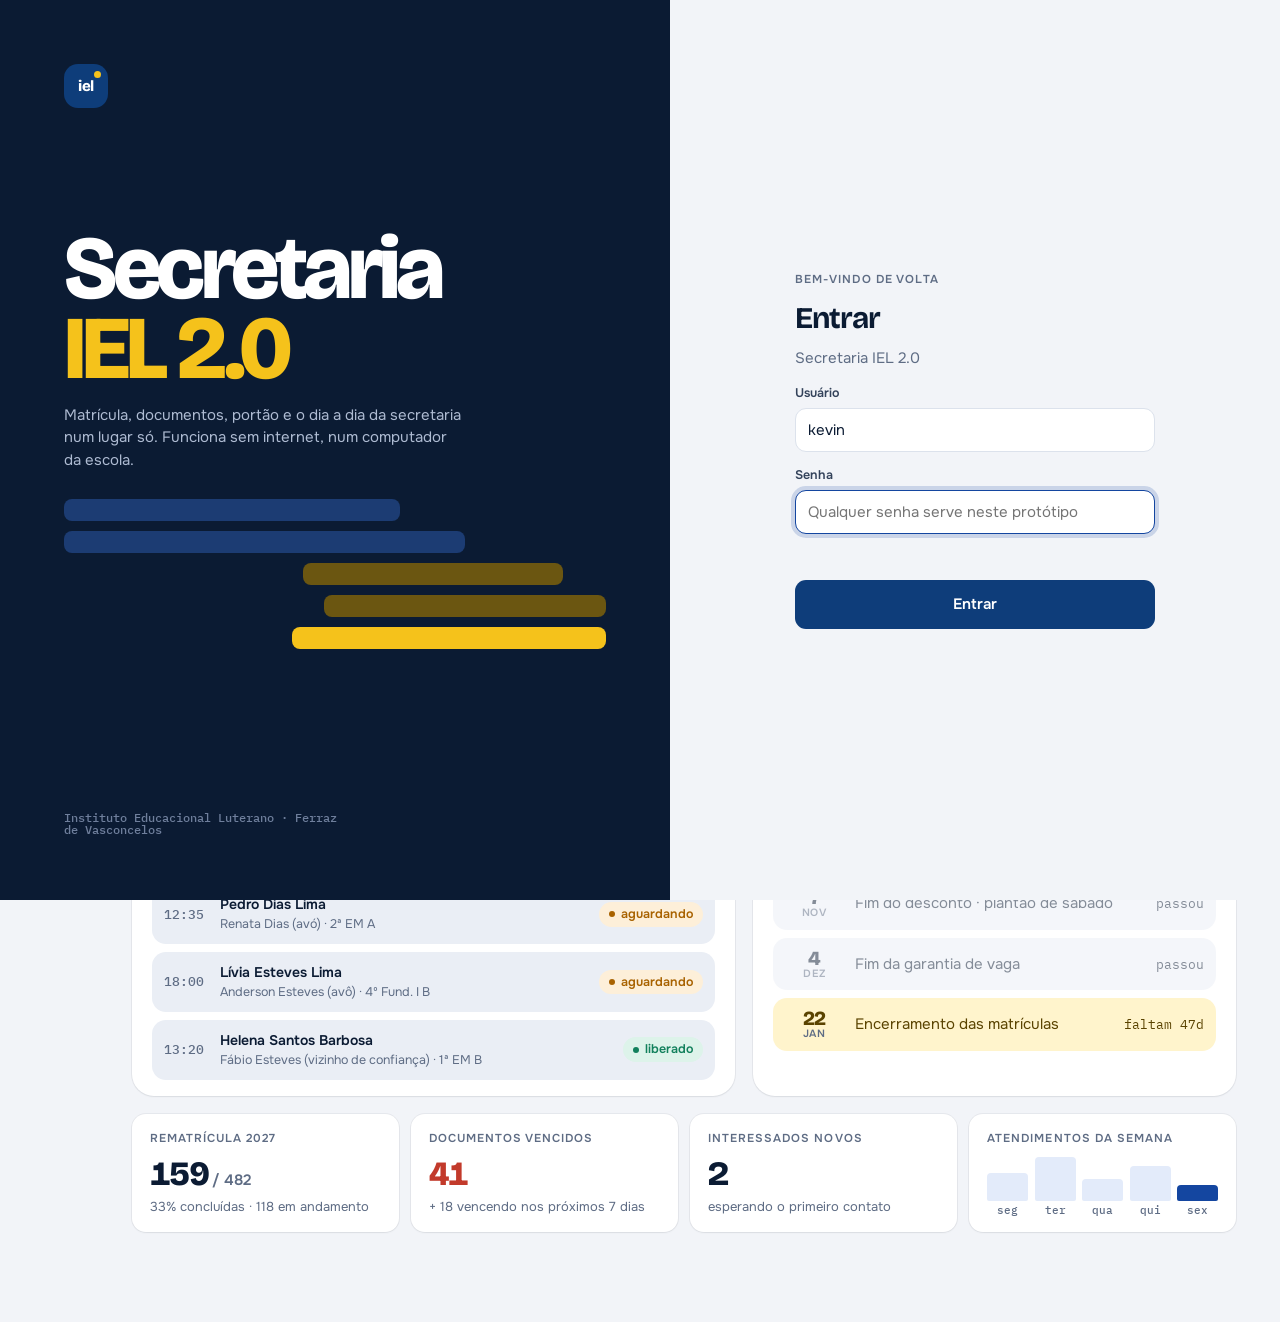
==== prototipo/index.html @ 2d26dd2c "Protótipo Secretaria IEL 2.0 na pasta prototipo Página solta com um visual completamente novo e as 2" ====
<!doctype html>
<html lang="pt-BR">
<head>
<meta charset="utf-8">
<meta name="viewport" content="width=device-width, initial-scale=1, viewport-fit=cover">
<link rel="icon" href="../app/public/icone.png">
<!-- Secretaria IEL 2.0 — protótipo do visual novo. Dados FICTÍCIOS. Não é o app: nada aqui grava no banco.
     Os documentos (documento.html) usam o doc.js do app, então saem no mesmo padrão. -->
<script src="dados-demo.js"></script>
<title>Secretaria IEL 2.0</title>
<link rel="preconnect" href="https://fonts.googleapis.com">
<link rel="preconnect" href="https://fonts.gstatic.com" crossorigin>
<link rel="stylesheet" href="https://fonts.googleapis.com/css2?family=Bricolage+Grotesque:opsz,wght@12..96,500;12..96,650;12..96,800&family=Onest:wght@400;500;600;700&family=IBM+Plex+Mono:wght@400;500&display=swap">
<style>
:root {
  --paper: #F2F4F8; --surface: #FFFFFF; --surface-2: #EAEEF5; --surface-3: #DFE5EF;
  --ink: #0B1B33; --ink-2: #33425A; --muted: #5E6C84; --line: #DCE2EC; --line-2: #C9D2E0;
  --azul: #1446A0; --azul-ink: #0E3D7A; --azul-btn: #0E3D7A; --azul-soft: #E3EBFA; --azul-glow: rgba(20, 70, 160, .18);
  --sol: #F5C21B; --sol-ink: #5A4300; --sol-soft: #FFF4CC;
  --ok: #12805C; --ok-soft: #DDF3EA; --warn: #A86200; --warn-soft: #FDEFD9; --crit: #C23A2B; --crit-soft: #FBE3DF;
  --roxo: #6B2FA3; --roxo-soft: #F1E8FB;
  --shadow-1: 0 1px 2px rgba(11, 27, 51, .06), 0 0 0 1px rgba(11, 27, 51, .05);
  --shadow-2: 0 2px 6px rgba(11, 27, 51, .05), 0 16px 40px -12px rgba(11, 27, 51, .18), 0 0 0 1px rgba(11, 27, 51, .05);
  --shadow-3: 0 30px 80px -20px rgba(11, 27, 51, .35), 0 0 0 1px rgba(11, 27, 51, .06);
  --scrim: rgba(11, 27, 51, .32);
  --paper-sheet: #FFFFFF; --paper-ink: #111;
  --ease-out: cubic-bezier(.23, 1, .32, 1);
  --ease-in-out: cubic-bezier(.77, 0, .175, 1);
  --ease-drawer: cubic-bezier(.32, .72, 0, 1);
  --display: "Bricolage Grotesque", "Segoe UI", system-ui, sans-serif;
  --body: "Onest", "Segoe UI", system-ui, sans-serif;
  --mono: "IBM Plex Mono", ui-monospace, Consolas, monospace;
  --r-s: 8px; --r-m: 14px; --r-l: 22px;
  --gutter: clamp(16px, 3.4vw, 44px);
  color-scheme: light;
}
@media (prefers-color-scheme: dark) {
  :root:not([data-theme="light"]) {
    --paper: #080F1C; --surface: #0F182A; --surface-2: #162238; --surface-3: #1D2B45;
    --ink: #E9EFF9; --ink-2: #C3CEDF; --muted: #8C9AB3; --line: #1F2C44; --line-2: #2A3A58;
    --azul: #7FA8FF; --azul-ink: #A9C4FF; --azul-btn: #2A5BC4; --azul-soft: #16284A; --azul-glow: rgba(127, 168, 255, .22);
    --sol: #F7CD3F; --sol-ink: #FFE7A0; --sol-soft: #3A2F0C;
    --ok: #4CCB98; --ok-soft: #0F2F24; --warn: #F2B35E; --warn-soft: #36260E; --crit: #FF8B7C; --crit-soft: #3A1A16;
    --roxo: #CDA8F5; --roxo-soft: #2A1F45;
    --shadow-1: 0 0 0 1px rgba(255, 255, 255, .05);
    --shadow-2: 0 0 0 1px rgba(255, 255, 255, .06), 0 20px 40px -12px rgba(0, 0, 0, .6);
    --shadow-3: 0 0 0 1px rgba(255, 255, 255, .08), 0 40px 90px -20px rgba(0, 0, 0, .8);
    --scrim: rgba(3, 7, 15, .6);
    color-scheme: dark;
  }
}
:root[data-theme="dark"] {
  --paper: #080F1C; --surface: #0F182A; --surface-2: #162238; --surface-3: #1D2B45;
  --ink: #E9EFF9; --ink-2: #C3CEDF; --muted: #8C9AB3; --line: #1F2C44; --line-2: #2A3A58;
  --azul: #7FA8FF; --azul-ink: #A9C4FF; --azul-btn: #2A5BC4; --azul-soft: #16284A; --azul-glow: rgba(127, 168, 255, .22);
  --sol: #F7CD3F; --sol-ink: #FFE7A0; --sol-soft: #3A2F0C;
  --ok: #4CCB98; --ok-soft: #0F2F24; --warn: #F2B35E; --warn-soft: #36260E; --crit: #FF8B7C; --crit-soft: #3A1A16;
  --roxo: #CDA8F5; --roxo-soft: #2A1F45;
  --shadow-1: 0 0 0 1px rgba(255, 255, 255, .05);
  --shadow-2: 0 0 0 1px rgba(255, 255, 255, .06), 0 20px 40px -12px rgba(0, 0, 0, .6);
  --shadow-3: 0 0 0 1px rgba(255, 255, 255, .08), 0 40px 90px -20px rgba(0, 0, 0, .8);
  --scrim: rgba(3, 7, 15, .6);
  color-scheme: dark;
}

* { box-sizing: border-box; }
html, body { height: 100%; }
body { margin: 0; background: var(--paper); color: var(--ink); font: 15px/1.5 var(--body); -webkit-font-smoothing: antialiased; }
button, input, select, textarea { font: inherit; color: inherit; }
button { cursor: pointer; -webkit-tap-highlight-color: transparent; }
:focus-visible { outline: 2px solid var(--azul); outline-offset: 2px; border-radius: 6px; }
h1, h2, h3 { font-family: var(--display); margin: 0; text-wrap: balance; }
p { margin: 0; }
.mono { font-family: var(--mono); font-variant-numeric: tabular-nums; }
.muted { color: var(--muted); }
.eyebrow { font-size: 11.5px; letter-spacing: .09em; text-transform: uppercase; color: var(--muted); font-weight: 600; }
svg.i { width: 18px; height: 18px; flex: none; }

/* ── Estrutura ── */
.app { display: grid; grid-template-columns: 88px minmax(0, 1fr); min-height: 100%; }
.rail { position: sticky; top: env(safe-area-inset-top, 0px); height: 100vh; display: flex; flex-direction: column; align-items: center; gap: 6px;
  padding: 18px 0; border-right: 1px solid var(--line); background: var(--surface); z-index: 20; }
.mark { width: 44px; height: 44px; border-radius: 14px; background: #0E3D7A; color: #fff; display: grid; place-items: center; margin-bottom: 16px;
  font: 800 15px/1 var(--display); letter-spacing: -.04em; position: relative; }
.mark::after { content: ""; position: absolute; right: 7px; top: 7px; width: 7px; height: 7px; border-radius: 50%; background: var(--sol); }
.nav { display: flex; flex-direction: column; gap: 3px; flex: 1; }
.nav a { width: 70px; padding: 9px 0 7px; border-radius: 14px; display: flex; flex-direction: column; align-items: center; gap: 4px; color: var(--muted); text-decoration: none;
  font-size: 11px; font-weight: 600; position: relative; transition: color 150ms ease, background-color 150ms ease, transform 160ms var(--ease-out); }
.nav a svg { width: 22px; height: 22px; }
.nav a[aria-current="page"] { color: var(--azul); background: var(--azul-soft); }
.nav a .dot { position: absolute; top: 4px; right: 12px; min-width: 17px; height: 17px; padding: 0 5px; border-radius: 9px; background: var(--sol); color: #3A2B00;
  font: 700 10.5px/17px var(--body); text-align: center; }
.nav a:active { transform: scale(.95); }
@media (hover: hover) and (pointer: fine) { .nav a:hover:not([aria-current="page"]) { color: var(--ink); background: var(--surface-2); } }
.rail-foot { display: flex; flex-direction: column; align-items: center; gap: 10px; position: relative; }
.icon-btn { width: 40px; height: 40px; border-radius: 12px; border: 1px solid var(--line); background: var(--surface); display: grid; place-items: center; color: var(--ink-2); padding: 0;
  transition: transform 160ms var(--ease-out), background-color 150ms ease; }
.icon-btn svg { width: 19px; height: 19px; }
.icon-btn:active { transform: scale(.94); }
.avatar { width: 40px; height: 40px; border-radius: 50%; display: grid; place-items: center; font: 700 14px/1 var(--display); color: #3A2B00; background: var(--sol); border: 0; padding: 0;
  transition: transform 160ms var(--ease-out); }
.avatar:active { transform: scale(.94); }

.main { min-width: 0; padding-inline: var(--gutter); padding-block: 0 72px; }
.top { position: sticky; top: env(safe-area-inset-top, 0px); z-index: 10; margin-inline: calc(-1 * var(--gutter)); padding-inline: var(--gutter);
  background: color-mix(in srgb, var(--paper) 84%, transparent); -webkit-backdrop-filter: blur(18px) saturate(170%); backdrop-filter: blur(18px) saturate(170%); }
.top-row { display: flex; align-items: center; gap: 12px; padding-block: 12px 8px; }
.crumb { display: flex; align-items: baseline; gap: 10px; min-width: 0; }
.crumb b { font: 650 16px/1.2 var(--display); letter-spacing: -.01em; white-space: nowrap; }
.crumb span { color: var(--muted); font-size: 13px; white-space: nowrap; overflow: hidden; text-overflow: ellipsis; }
.search-trigger { margin-left: auto; display: flex; align-items: center; gap: 10px; min-width: 0; width: min(360px, 38vw); padding: 8px 9px 8px 13px; border-radius: 12px;
  border: 1px solid var(--line); background: var(--surface); color: var(--muted); text-align: left; box-shadow: var(--shadow-1); transition: border-color 150ms ease; }
.search-trigger svg { width: 17px; height: 17px; flex: none; }
.search-trigger span { flex: 1; white-space: nowrap; overflow: hidden; text-overflow: ellipsis; font-size: 14px; }
@media (hover: hover) and (pointer: fine) { .search-trigger:hover { border-color: var(--line-2); } }
kbd { font: 500 11.5px/1 var(--mono); padding: 4px 6px; border-radius: 6px; border: 1px solid var(--line); background: var(--surface-2); color: var(--muted); }
.help-btn { width: 36px; height: 36px; border-radius: 50%; border: 1px solid var(--line); background: var(--surface); font: 700 14px/1 var(--display); color: var(--azul); padding: 0;
  transition: transform 160ms var(--ease-out); flex: none; }
.help-btn:active { transform: scale(.93); }
.demo-chip { display: inline-flex; align-items: center; gap: 6px; padding: 5px 10px; border-radius: 999px; background: var(--sol-soft); color: var(--sol-ink); font-size: 12px; font-weight: 600; white-space: nowrap; }
.demo-chip i { width: 6px; height: 6px; border-radius: 50%; background: var(--sol); }
/* abas do grupo, com marcador que desliza */
.tabs { position: relative; display: flex; gap: 2px; overflow-x: auto; scrollbar-width: none; padding-bottom: 10px; }
.tabs::-webkit-scrollbar { display: none; }
.tabs a { position: relative; z-index: 1; flex: none; padding: 7px 13px; border-radius: 10px; font-size: 13.5px; font-weight: 600; color: var(--muted); text-decoration: none; white-space: nowrap;
  display: inline-flex; align-items: center; gap: 7px; transition: color 180ms ease; }
.tabs a[aria-current="page"] { color: var(--ink); }
.tabs a .n { font: 500 11px/1 var(--mono); padding: 3px 5px; border-radius: 6px; background: var(--surface-2); color: var(--muted); }
.tabs .thumb { position: absolute; top: 0; left: 0; height: calc(100% - 10px); border-radius: 10px; background: var(--surface); box-shadow: var(--shadow-1); z-index: 0;
  transition: transform 280ms var(--ease-out), width 280ms var(--ease-out); }
.tabs .thumb.instant { transition: none; }
@media (hover: hover) and (pointer: fine) { .tabs a:hover:not([aria-current="page"]) { color: var(--ink); } }

#view { min-height: 60vh; }
#view .rise { animation: rise 420ms var(--ease-out) both; animation-delay: calc(var(--i, 0) * 45ms); }
@keyframes rise { from { opacity: 0; transform: translateY(10px); } }

/* ── Peças comuns ── */
.btn { display: inline-flex; align-items: center; gap: 8px; padding: 9px 15px; border-radius: 11px; border: 1px solid var(--line); background: var(--surface); font-weight: 600; font-size: 14px;
  white-space: nowrap; text-decoration: none; transition: transform 160ms var(--ease-out), background-color 150ms ease, border-color 150ms ease; }
.btn svg { width: 17px; height: 17px; }
.btn:active { transform: scale(.97); }
.btn.primary { background: var(--azul-btn); border-color: transparent; color: #fff; }
.btn.sol { background: var(--sol); border-color: transparent; color: #3A2B00; }
.btn.small { padding: 6px 11px; font-size: 13px; border-radius: 9px; }
.btn.danger { color: var(--crit); }
@media (hover: hover) and (pointer: fine) { .btn:not(.primary):not(.sol):hover { background: var(--surface-2); } .btn.primary:hover { filter: brightness(1.12); } }
.link { background: none; border: 0; padding: 4px 2px; color: var(--azul); font-weight: 600; font-size: 13.5px; text-decoration: none; }
.pill { display: inline-flex; align-items: center; gap: 6px; padding: 3px 10px; border-radius: 999px; font-size: 12.5px; font-weight: 600; white-space: nowrap; }
.pill::before { content: ""; width: 6px; height: 6px; border-radius: 50%; background: currentColor; }
.pill.bare::before { display: none; }
.p-ok { background: var(--ok-soft); color: var(--ok); } .p-warn { background: var(--warn-soft); color: var(--warn); }
.p-crit { background: var(--crit-soft); color: var(--crit); } .p-azul { background: var(--azul-soft); color: var(--azul); }
.p-mute { background: var(--surface-2); color: var(--muted); } .p-roxo { background: var(--roxo-soft); color: var(--roxo); } .p-sol { background: var(--sol-soft); color: var(--sol-ink); }
.page-head { display: flex; align-items: end; justify-content: space-between; gap: 16px; flex-wrap: wrap; padding-block: 22px 18px; }
.page-head h1 { font-size: clamp(32px, 4.4vw, 50px); letter-spacing: -.04em; line-height: 1; font-weight: 800; }
.page-head p { margin-top: 8px; color: var(--ink-2); max-width: 62ch; }
.page-head .actions { display: flex; gap: 8px; flex-wrap: wrap; }
.panel { background: var(--surface); border-radius: var(--r-l); box-shadow: var(--shadow-1); padding: 20px 20px 16px; min-width: 0; }
.panel.big { box-shadow: var(--shadow-2); }
.panel-head { display: flex; align-items: center; justify-content: space-between; gap: 10px; margin-bottom: 12px; flex-wrap: wrap; }
.panel-head h2 { font-size: 18px; letter-spacing: -.015em; }
.panel-head .count { font: 500 12.5px/1 var(--mono); color: var(--muted); }
.cols-2 { display: grid; grid-template-columns: minmax(0, 1.25fr) minmax(0, 1fr); gap: 18px; }
.cols-2.side { grid-template-columns: minmax(0, 310px) minmax(0, 1fr); }
.cols-2.half { grid-template-columns: repeat(2, minmax(0, 1fr)); }
.cols-2e { display: grid; grid-template-columns: repeat(2, minmax(0, 1fr)); gap: 18px; }
.stack-v { display: grid; gap: 18px; align-content: start; min-width: 0; }
.stats { display: grid; grid-template-columns: repeat(auto-fit, minmax(min(100%, 200px), 1fr)); gap: 12px; margin-bottom: 18px; }
.stat { background: var(--surface); border-radius: var(--r-m); box-shadow: var(--shadow-1); padding: 16px 18px; text-align: left; border: 0; width: 100%; color: inherit; text-decoration: none; display: block;
  transition: transform 160ms var(--ease-out), box-shadow 200ms ease; }
button.stat:active, a.stat:active { transform: scale(.98); }
@media (hover: hover) and (pointer: fine) { button.stat:hover, a.stat:hover { box-shadow: var(--shadow-2); } }
.stat .v { font: 800 34px/1 var(--display); letter-spacing: -.04em; margin: 10px 0 6px; font-variant-numeric: tabular-nums; }
.stat .v small { font: 600 15px/1 var(--body); letter-spacing: 0; color: var(--muted); margin-left: 4px; }
.stat .d { font-size: 13px; color: var(--muted); }
.stat.crit .v { color: var(--crit); } .stat.ok .v { color: var(--ok); } .stat.warn .v { color: var(--warn); }
.toolbar { display: flex; gap: 10px; flex-wrap: wrap; align-items: center; margin-bottom: 14px; }
.field { display: flex; align-items: center; gap: 8px; padding: 0 12px; border-radius: 12px; border: 1px solid var(--line); background: var(--surface); flex: 1 1 240px; min-width: 0;
  transition: border-color 150ms ease, box-shadow 200ms ease; }
.field:focus-within { border-color: var(--azul); box-shadow: 0 0 0 4px var(--azul-glow); }
.field svg { width: 17px; height: 17px; color: var(--muted); flex: none; }
.field input { border: 0; outline: 0; background: none; padding: 10px 0; width: 100%; min-width: 0; }
.seg { display: inline-flex; padding: 3px; border-radius: 12px; background: var(--surface-2); gap: 2px; flex-wrap: wrap; }
.seg button { border: 0; background: none; padding: 7px 12px; border-radius: 9px; font-size: 13px; font-weight: 600; color: var(--muted); transition: color 150ms ease, background-color 150ms ease; }
.seg button[aria-pressed="true"] { background: var(--surface); color: var(--ink); box-shadow: var(--shadow-1); }
.form { display: grid; grid-template-columns: repeat(auto-fit, minmax(min(100%, 200px), 1fr)); gap: 12px; }
.form .full { grid-column: 1 / -1; }
.f label { display: block; font-size: 12.5px; font-weight: 600; color: var(--ink-2); margin-bottom: 5px; }
.f input, .f select, .f textarea { width: 100%; padding: 10px 12px; border-radius: 11px; border: 1px solid var(--line); background: var(--surface); outline: 0;
  transition: border-color 150ms ease, box-shadow 200ms ease; }
.f textarea { min-height: 96px; resize: vertical; line-height: 1.5; }
.f input:focus, .f select:focus, .f textarea:focus { border-color: var(--azul); box-shadow: 0 0 0 4px var(--azul-glow); }
.f small { display: block; color: var(--muted); font-size: 12px; margin-top: 4px; }
.note { padding: 12px 16px; border-radius: var(--r-m); background: var(--surface-2); color: var(--ink-2); font-size: 13.5px; }
.note.roxo { background: var(--roxo-soft); color: var(--roxo); }
.note.sol { background: var(--sol-soft); color: var(--sol-ink); }
.table-wrap { background: var(--surface); border-radius: var(--r-l); box-shadow: var(--shadow-1); overflow-x: auto; }
table { width: 100%; border-collapse: collapse; min-width: 620px; }
th { text-align: left; font-size: 11.5px; letter-spacing: .08em; text-transform: uppercase; color: var(--muted); font-weight: 600; padding: 14px 16px 10px; white-space: nowrap; }
td { padding: 11px 16px; border-top: 1px solid var(--line); font-size: 14px; vertical-align: middle; }
td.num, th.num { text-align: right; font-variant-numeric: tabular-nums; }
tr.click { cursor: pointer; transition: background-color 120ms ease; }
@media (hover: hover) and (pointer: fine) { tr.click:hover { background: var(--surface-2); } }
tr.click:active { background: var(--surface-3); }
.who { display: flex; align-items: center; gap: 12px; min-width: 0; }
.who b { display: block; font-weight: 600; }
.who small { font: 400 12px/1.2 var(--mono); color: var(--muted); }
.ini { width: 34px; height: 34px; border-radius: 11px; display: grid; place-items: center; font: 700 12.5px/1 var(--display); flex: none; }
.empty { padding: 36px 16px; text-align: center; color: var(--muted); }
.bar-h { height: 8px; border-radius: 5px; background: var(--surface-2); overflow: hidden; display: flex; gap: 2px; }
.bar-h i { display: block; height: 100%; border-radius: 5px; transform-origin: left; animation: grow 700ms var(--ease-out) both; animation-delay: calc(var(--i, 0) * 40ms + 100ms); }
@keyframes grow { from { transform: scaleX(.15); opacity: 0; } }
.check { width: 24px; height: 24px; border-radius: 8px; border: 1.8px solid var(--line-2); background: var(--surface); display: grid; place-items: center; padding: 0; flex: none;
  transition: background-color 180ms ease, border-color 180ms ease, transform 160ms var(--ease-out); }
.check:active { transform: scale(.9); }
.check svg { width: 15px; height: 15px; stroke: #fff; stroke-width: 3; fill: none; stroke-linecap: round; stroke-linejoin: round; stroke-dasharray: 20; stroke-dashoffset: 20;
  transition: stroke-dashoffset 260ms var(--ease-out) 40ms; }
.check[aria-pressed="true"] { background: var(--ok); border-color: var(--ok); }
.check[aria-pressed="true"] svg { stroke-dashoffset: 0; }
.toggle { width: 42px; height: 24px; border-radius: 12px; border: 0; background: var(--line-2); position: relative; padding: 0; flex: none; transition: background-color 200ms ease; }
.toggle::after { content: ""; position: absolute; top: 3px; left: 3px; width: 18px; height: 18px; border-radius: 50%; background: #fff; box-shadow: 0 1px 3px rgba(0,0,0,.2); transition: transform 240ms var(--ease-out); }
.toggle[aria-pressed="true"] { background: var(--ok); }
.toggle[aria-pressed="true"]::after { transform: translateX(18px); }
.list { display: grid; gap: 8px; }
.row { display: grid; grid-template-columns: auto minmax(0, 1fr) auto; gap: 12px; align-items: center; padding: 10px 12px; border-radius: 14px; background: var(--surface-2); border: 0; text-align: left; width: 100%;
  color: inherit; text-decoration: none; transition: transform 160ms var(--ease-out); }
button.row:active, a.row:active { transform: scale(.985); }
.row b { display: block; font-size: 14px; font-weight: 600; }
.row small { color: var(--muted); font-size: 12.5px; display: block; white-space: nowrap; overflow: hidden; text-overflow: ellipsis; }
.row .t { font: 500 13px/1 var(--mono); color: var(--muted); width: 44px; }

/* ── Início ── */
.hero { display: grid; grid-template-columns: minmax(0, 1fr) auto; align-items: end; gap: 20px; padding-block: 22px 20px; }
.hero h1 { font-size: clamp(38px, 6vw, 72px); line-height: .95; letter-spacing: -.045em; font-weight: 800; }
.hero h1 em { font-style: normal; color: var(--azul); }
.hero p { margin-top: 12px; color: var(--ink-2); font-size: 16px; max-width: 58ch; }
.hero p b { color: var(--ink); }
.clock { text-align: right; }
.clock .t { font: 500 44px/1 var(--mono); letter-spacing: -.04em; }
.clock .s { font-size: 12.5px; color: var(--muted); margin-top: 6px; }
.day { background: var(--surface); border-radius: var(--r-l); box-shadow: var(--shadow-2); padding: 22px 22px 18px; }
.day-head { display: flex; justify-content: space-between; align-items: baseline; gap: 12px; flex-wrap: wrap; margin-bottom: 16px; }
.day-head h2 { font-size: 20px; letter-spacing: -.02em; }
.legend { display: flex; gap: 14px; flex-wrap: wrap; font-size: 12.5px; color: var(--muted); }
.legend span { display: inline-flex; align-items: center; gap: 6px; }
.legend i { width: 14px; height: 8px; border-radius: 3px; display: inline-block; }
.day-scroll { overflow-x: auto; margin-inline: -4px; padding-inline: 4px; padding-top: 18px; }
.day-grid { position: relative; min-width: 720px; display: grid; grid-template-columns: 116px minmax(0, 1fr); row-gap: 8px; }
.lane-name { font-size: 13px; font-weight: 600; color: var(--ink-2); align-self: center; }
.lane-name small { display: block; font-weight: 500; color: var(--muted); font-size: 11.5px; }
.lane { position: relative; height: 34px; border-radius: 10px; background: repeating-linear-gradient(90deg, transparent 0 calc(100% / 12 - 1px), var(--line) calc(100% / 12 - 1px) calc(100% / 12)); }
.bar { position: absolute; top: 4px; bottom: 4px; border-radius: 8px; display: flex; align-items: center; padding: 0 10px; font-size: 12px; font-weight: 600;
  white-space: nowrap; overflow: hidden; transform-origin: left center; animation: grow 700ms var(--ease-out) both; animation-delay: calc(var(--i, 0) * 70ms + 150ms); }
.b-manha { background: var(--azul-soft); color: var(--azul); }
.b-tarde { background: color-mix(in srgb, var(--sol) 30%, var(--surface)); color: var(--sol-ink); }
.b-voce { background: repeating-linear-gradient(-45deg, var(--azul-btn) 0 6px, color-mix(in srgb, var(--azul-btn) 86%, #fff) 6px 12px); color: #fff; }
.pick { position: absolute; top: 50%; width: 26px; height: 26px; margin: -13px 0 0 -13px; border-radius: 50%; border: 2px solid var(--surface); display: grid; place-items: center; padding: 0;
  font: 700 10px/1 var(--body); color: #fff; box-shadow: 0 2px 6px rgba(11,27,51,.2); transition: transform 160ms var(--ease-out); }
.pick.wait { background: var(--warn); } .pick.done { background: var(--ok); }
.pick:active { transform: scale(.92); }
@media (hover: hover) and (pointer: fine) { .pick:hover { transform: scale(1.12); } }
.hours { grid-column: 2; position: relative; height: 18px; margin-top: 2px; }
.hours span { position: absolute; transform: translateX(-50%); font: 500 11px/1 var(--mono); color: var(--muted); }
.hours span:last-child { transform: translateX(-100%); }
.now { position: absolute; top: -6px; bottom: 22px; width: 2px; background: var(--crit); border-radius: 2px; z-index: 2; pointer-events: none; transition: left 900ms var(--ease-in-out); }
.now::before { content: attr(data-t); position: absolute; top: -20px; left: 50%; transform: translateX(-50%); font: 600 11px/1 var(--mono); color: #fff;
  background: var(--crit); padding: 4px 6px; border-radius: 6px; white-space: nowrap; }
.now::after { content: ""; position: absolute; bottom: -4px; left: -3px; width: 8px; height: 8px; border-radius: 50%; background: var(--crit); }
.campaign { display: grid; gap: 8px; }
.cdate { display: grid; grid-template-columns: 58px minmax(0, 1fr) auto; gap: 12px; align-items: center; padding: 10px 12px; border-radius: 14px; background: var(--surface-2); }
.cdate .d { font: 800 20px/1 var(--display); letter-spacing: -.03em; text-align: center; }
.cdate .d small { display: block; font: 600 10.5px/1.2 var(--body); letter-spacing: .08em; text-transform: uppercase; color: var(--muted); }
.cdate.past { opacity: .5; }
.cdate.next { background: var(--sol-soft); color: var(--sol-ink); }
.spark { display: flex; align-items: flex-end; gap: 6px; height: 44px; margin-top: 10px; }
.spark i { flex: 1; border-radius: 4px 4px 2px 2px; background: var(--azul-soft); transform-origin: bottom; animation: up 600ms var(--ease-out) both; animation-delay: calc(var(--i) * 50ms + 200ms); }
.spark i.hoje { background: var(--azul); }
@keyframes up { from { transform: scaleY(.1); } }
.spark-x { display: flex; gap: 6px; margin-top: 4px; }
.spark-x span { flex: 1; text-align: center; font: 500 10.5px/1 var(--mono); color: var(--muted); }

/* ── Meu dia ── */
.tasks { list-style: none; margin: 0; padding: 0; display: grid; }
.task { display: grid; grid-template-columns: 26px minmax(0, 1fr) auto; align-items: center; gap: 12px; padding: 11px 4px; border-top: 1px solid var(--line); }
.task:first-child { border-top: 0; }
.task .txt b { display: block; font-weight: 600; font-size: 14.5px; transition: color 200ms ease; }
.task .txt small { color: var(--muted); font-size: 12.5px; }
.task.done .txt b { color: var(--muted); text-decoration: line-through; text-decoration-color: var(--line-2); }
.tag-shift { font: 500 11.5px/1 var(--mono); color: var(--muted); padding: 4px 7px; border-radius: 6px; background: var(--surface-2); white-space: nowrap; }
.person-group + .person-group { margin-top: 16px; }
.person-group h3 { font: 600 13px/1 var(--body); color: var(--ink-2); display: flex; align-items: center; gap: 8px; margin-bottom: 6px; }
.person-group h3 .mono { color: var(--muted); font-size: 12px; }

/* ── Portão ── */
.gate-search { display: flex; align-items: center; gap: 12px; padding: 6px 8px 6px 20px; border-radius: 20px; background: var(--surface); box-shadow: var(--shadow-2); margin-bottom: 18px; }
.gate-search svg { width: 24px; height: 24px; color: var(--muted); flex: none; }
.gate-search input { flex: 1; min-width: 0; border: 0; outline: 0; background: none; font: 500 clamp(18px, 2.4vw, 24px)/1.3 var(--display); padding: 14px 0; letter-spacing: -.01em; }
.gate-grid { display: grid; grid-template-columns: repeat(auto-fill, minmax(min(100%, 320px), 1fr)); gap: 14px; }
.gcard { background: var(--surface); border-radius: var(--r-l); box-shadow: var(--shadow-1); padding: 18px; display: grid; gap: 14px; position: relative; overflow: hidden; }
.gcard::before { content: ""; position: absolute; left: 0; top: 0; bottom: 0; width: 4px; background: var(--warn); transition: background-color 300ms ease; }
.gcard.done::before { background: var(--ok); }
.gcard-top { display: flex; justify-content: space-between; align-items: start; gap: 10px; }
.gcard-top h3 { font-size: 19px; letter-spacing: -.02em; }
.gcard-top small { color: var(--muted); font-size: 13px; }
.picker { display: grid; grid-template-columns: auto minmax(0, 1fr); gap: 12px; align-items: center; padding: 12px; border-radius: 14px; background: var(--surface-2); }
.picker .ini { width: 42px; height: 42px; border-radius: 50%; font-size: 14px; }
.picker b { display: block; }
.picker small { color: var(--muted); font-size: 12.5px; }
.picker .rg { font: 500 12.5px/1.2 var(--mono); color: var(--ink-2); }
/* Segurar para liberar: enche devagar (quem decide é a pessoa) e volta rápido ao soltar */
.hold { position: relative; overflow: hidden; width: 100%; border: 0; border-radius: 14px; padding: 14px 16px; background: var(--azul-soft); color: var(--azul);
  font-weight: 700; font-size: 15px; display: flex; align-items: center; justify-content: center; gap: 10px; transition: transform 160ms var(--ease-out); user-select: none; -webkit-user-select: none; touch-action: none; }
.hold.pressing { transform: scale(.98); }
.hold .fill { position: absolute; inset: 0; background: var(--ok); color: #fff; display: flex; align-items: center; justify-content: center; gap: 10px;
  clip-path: inset(0 100% 0 0); transition: clip-path 220ms var(--ease-out); }
.hold.pressing .fill { clip-path: inset(0 0 0 0); transition: clip-path 1100ms linear; }
.hold svg { width: 18px; height: 18px; }
.released { display: flex; align-items: center; justify-content: space-between; gap: 10px; padding: 12px 14px; border-radius: 14px; background: var(--ok-soft); color: var(--ok); font-weight: 600; font-size: 14px; }
.released .link { color: var(--ok); }

/* ── Rematrícula ── */
.remat { display: grid; grid-template-columns: minmax(0, 340px) minmax(0, 1fr); gap: 18px; align-items: start; }
.ring-card { background: var(--surface); border-radius: var(--r-l); box-shadow: var(--shadow-2); padding: 24px; display: grid; justify-items: center; gap: 16px; text-align: center; }
.ring { position: relative; width: min(230px, 100%); aspect-ratio: 1; max-width: 100%; }
.ring svg { width: 100%; height: 100%; transform: rotate(-90deg); }
.ring circle { fill: none; stroke-width: 14; }
.ring .seg-arc { transition: stroke-dasharray 1000ms var(--ease-out), stroke-dashoffset 1000ms var(--ease-out); }
.ring-mid { position: absolute; inset: 0; display: grid; place-content: center; }
.ring-mid b { font: 800 54px/1 var(--display); letter-spacing: -.05em; font-variant-numeric: tabular-nums; }
.ring-mid span { color: var(--muted); font-size: 13px; margin-top: 4px; }
.ring-legend { display: grid; grid-template-columns: 1fr 1fr; gap: 8px 16px; width: 100%; text-align: left; font-size: 13px; }
.ring-legend span { display: flex; align-items: center; gap: 8px; color: var(--ink-2); }
.ring-legend i { width: 10px; height: 10px; border-radius: 3px; flex: none; }
.ring-legend b { margin-left: auto; font-family: var(--mono); font-weight: 500; }
.deadline { width: 100%; display: grid; gap: 6px; text-align: left; padding: 14px; border-radius: 14px; background: var(--sol-soft); color: var(--sol-ink); font-size: 13.5px; }
.deadline b { font: 700 22px/1 var(--display); letter-spacing: -.02em; }
.series { display: grid; gap: 10px; }
.srow { display: grid; grid-template-columns: 120px minmax(0, 1fr) 54px; gap: 12px; align-items: center; font-size: 13.5px; }
.srow .n { font-weight: 600; color: var(--ink-2); }
.srow .bar-h { height: 14px; border-radius: 7px; }
.srow .pct { font: 500 12.5px/1 var(--mono); text-align: right; color: var(--muted); }

/* ── Interessados: quadro ── */
.board { display: grid; grid-template-columns: repeat(5, minmax(220px, 1fr)); gap: 12px; overflow-x: auto; padding-bottom: 8px; }
.col { background: var(--surface-2); border-radius: var(--r-l); padding: 12px; min-height: 260px; display: flex; flex-direction: column; gap: 8px; transition: background-color 150ms ease, box-shadow 150ms ease; }
.col.over { background: var(--azul-soft); box-shadow: inset 0 0 0 2px var(--azul); }
.col-head { display: flex; align-items: center; justify-content: space-between; padding: 2px 4px 6px; font-weight: 700; font-size: 13.5px; }
.col-head .mono { color: var(--muted); font-size: 12px; font-weight: 500; }
.lead { background: var(--surface); border-radius: 14px; padding: 12px; box-shadow: var(--shadow-1); display: grid; gap: 6px; cursor: grab; transition: transform 160ms var(--ease-out), box-shadow 200ms ease, opacity 150ms ease; }
.lead:active { cursor: grabbing; }
.lead.dragging { opacity: .4; }
.lead b { font-size: 14px; }
.lead small { color: var(--muted); font-size: 12.5px; }
.lead .meta { display: flex; justify-content: space-between; align-items: center; gap: 6px; }
.lead .adv { white-space: nowrap; flex: none; border: 0; background: var(--surface-2); color: var(--azul); font-size: 12px; font-weight: 700; padding: 4px 9px; border-radius: 8px; transition: transform 160ms var(--ease-out); }
.lead .adv:active { transform: scale(.94); }
@media (hover: hover) and (pointer: fine) { .lead:hover { box-shadow: var(--shadow-2); } }

/* ── Documentos ── */
.doc-types { display: grid; grid-template-columns: repeat(auto-fill, minmax(min(100%, 190px), 1fr)); gap: 10px; }
.doc-type { border: 1px solid var(--line); background: var(--surface); border-radius: 16px; padding: 14px; text-align: left; display: grid; gap: 10px; min-height: 104px;
  transition: transform 160ms var(--ease-out), border-color 150ms ease, box-shadow 200ms ease; }
.doc-type:active { transform: scale(.97); }
.doc-type[aria-pressed="true"] { border-color: var(--azul); box-shadow: 0 0 0 3px var(--azul-glow); }
.doc-type .ic { width: 34px; height: 34px; border-radius: 10px; display: grid; place-items: center; }
.doc-type b { font-size: 14px; line-height: 1.3; }
.paper-wrap { background: var(--surface-3); border-radius: var(--r-l); padding: clamp(14px, 3vw, 28px); overflow-x: auto; }
.paper { background: var(--paper-sheet); color: var(--paper-ink); width: 100%; max-width: 560px; margin: 0 auto; aspect-ratio: 1 / 1.414; padding: 8% 9%; box-shadow: 0 20px 50px -20px rgba(0,0,0,.35);
  font: 12px/1.7 Georgia, "Times New Roman", serif; display: flex; flex-direction: column; transition: filter 200ms ease, opacity 200ms ease; }
.paper.swap { filter: blur(3px); opacity: .6; }
.paper .lh { display: flex; gap: 12px; align-items: center; border-bottom: 2px solid #0E3D7A; padding-bottom: 10px; margin-bottom: 26px; }
.paper .lh .seal { width: 38px; height: 38px; border-radius: 50%; background: #0E3D7A; color: #fff; display: grid; place-items: center; font: 800 12px/1 var(--display); flex: none; }
.paper .lh b { display: block; font: 700 11px/1.3 var(--body); color: #0E3D7A; letter-spacing: .02em; }
.paper .lh small { font: 400 9px/1.3 var(--body); color: #555; }
.paper h4 { text-align: center; font: 700 15px/1.2 Georgia, serif; letter-spacing: .18em; margin: 0 0 26px; }
.paper p { text-align: justify; text-indent: 3em; margin-bottom: 12px; }
.paper .hl { background: #FFF2B8; padding: 0 2px; border-radius: 2px; }
.paper .sign { margin-top: auto; text-align: center; font-size: 11px; }
.paper .sign i { display: block; width: 55%; margin: 0 auto 4px; border-top: 1px solid #333; }

.doc-types.compact { grid-template-columns: repeat(auto-fill, minmax(min(100%, 170px), 1fr)); gap: 8px; }
.doc-types.compact .doc-type { min-height: 0; padding: 10px 12px; grid-template-columns: auto minmax(0, 1fr); align-items: center; gap: 10px; }
.doc-types.compact .doc-type .ic { width: 30px; height: 30px; }
.doc-types.compact .doc-type b { font-size: 13px; }
.doc-frame { margin-top: 18px; background: var(--surface); border-radius: var(--r-l); box-shadow: var(--shadow-2); overflow: hidden; }
.doc-frame iframe { display: block; width: 100%; height: min(1180px, calc(100vh - 150px)); min-height: 620px; border: 0; background: #fff; }

/* ── Extras / fotos / boletos / bolsas ── */
.acts { display: grid; grid-template-columns: repeat(auto-fill, minmax(min(100%, 250px), 1fr)); gap: 12px; }
.act { background: var(--surface); border-radius: var(--r-l); box-shadow: var(--shadow-1); padding: 18px; display: grid; gap: 10px; }
.act h3 { font-size: 18px; letter-spacing: -.02em; }
.act .price { font: 800 24px/1 var(--display); letter-spacing: -.03em; }
.act .price small { font: 500 12.5px/1 var(--body); color: var(--muted); letter-spacing: 0; }
.photos { display: grid; grid-template-columns: repeat(auto-fill, minmax(min(100%, 200px), 1fr)); gap: 12px; }
.photo { background: var(--surface); border-radius: var(--r-l); box-shadow: var(--shadow-1); padding: 14px; display: grid; gap: 10px; }
.photo .pic { aspect-ratio: 4 / 3; border-radius: 14px; display: grid; place-items: center; font: 800 32px/1 var(--display); letter-spacing: -.04em; position: relative; overflow: hidden; }
.photo .pic.none { background: repeating-linear-gradient(45deg, var(--surface-2) 0 10px, var(--surface-3) 10px 20px); color: var(--muted); font: 600 12.5px/1.3 var(--body); letter-spacing: 0; text-align: center; padding: 10px; }
.sys { display: flex; gap: 6px; flex-wrap: wrap; }
.sys button { border: 1px solid var(--line); background: var(--surface); border-radius: 999px; padding: 4px 10px; font-size: 12px; font-weight: 600; color: var(--muted);
  transition: transform 160ms var(--ease-out), background-color 150ms ease, color 150ms ease, border-color 150ms ease; }
.sys button:active { transform: scale(.94); }
.sys button[aria-pressed="true"] { background: var(--ok-soft); border-color: transparent; color: var(--ok); }
.pipe { display: grid; grid-template-columns: repeat(6, minmax(0, 1fr)); gap: 8px; margin-bottom: 18px; }
.pipe div { background: var(--surface); border-radius: var(--r-m); box-shadow: var(--shadow-1); padding: 12px 14px; position: relative; }
.pipe b { display: block; font: 800 26px/1 var(--display); letter-spacing: -.03em; margin-top: 6px; }
.pipe div + div::before { content: ""; position: absolute; left: -7px; top: 50%; width: 6px; height: 2px; background: var(--line-2); }
details.turma { background: var(--surface); border-radius: var(--r-l); box-shadow: var(--shadow-1); }
details.turma + details.turma { margin-top: 10px; }
details.turma summary { list-style: none; display: grid; grid-template-columns: minmax(0, 180px) minmax(0, 1fr) auto; gap: 14px; align-items: center; padding: 14px 18px; cursor: pointer; }
details.turma summary::-webkit-details-marker { display: none; }
details.turma summary b { font-weight: 700; }
details.turma[open] summary { border-bottom: 1px solid var(--line); }
details.turma .inner { padding: 8px 18px 14px; }
.brow { display: grid; grid-template-columns: minmax(0, 1fr) auto; gap: 12px; align-items: center; padding: 8px 0; border-top: 1px solid var(--line); }
.brow:first-child { border-top: 0; }
.brow small { color: var(--muted); font-size: 12.5px; }

/* ── Atendimentos ── */
.canal { width: 34px; height: 34px; border-radius: 11px; display: grid; place-items: center; flex: none; }
.canal svg { width: 17px; height: 17px; }

/* ── Calendário ── */
.months { display: grid; grid-template-columns: repeat(auto-fill, minmax(min(100%, 250px), 1fr)); gap: 12px; }
.month { background: var(--surface); border-radius: var(--r-l); box-shadow: var(--shadow-1); padding: 16px; display: grid; gap: 8px; align-content: start; }
.month.now { box-shadow: 0 0 0 2px var(--sol), var(--shadow-2); }
.month.past { opacity: .62; }
.month h3 { font-size: 17px; letter-spacing: -.02em; display: flex; justify-content: space-between; align-items: baseline; }
.month h3 small { font: 500 12px/1 var(--mono); color: var(--muted); }
.mitem { display: grid; grid-template-columns: 22px minmax(0, 1fr); gap: 10px; align-items: start; font-size: 13.5px; }
.mitem .check { width: 20px; height: 20px; border-radius: 6px; margin-top: 1px; }
.mitem .check svg { width: 12px; height: 12px; }
.mitem.done span { color: var(--muted); text-decoration: line-through; }
.mitem small { display: block; color: var(--muted); font-size: 12px; }

/* ── Relatórios ── */
.chart { width: 100%; height: auto; display: block; overflow: visible; }
.chart text { font: 500 11px var(--mono); fill: var(--muted); }
.chart .lbl { font: 600 12px var(--body); fill: var(--ink-2); }
.chart .val { font: 600 11.5px var(--mono); fill: var(--ink); }
.chart .gridl { stroke: var(--line); stroke-width: 1; }
.hbars { display: grid; gap: 10px; }
.hbar { display: grid; grid-template-columns: 130px minmax(0, 1fr) 44px; gap: 12px; align-items: center; font-size: 13.5px; }
.hbar .bar-h { height: 12px; }
.hbar b { font: 500 13px/1 var(--mono); text-align: right; }

/* ── Mensagens ── */
.tpl { display: grid; gap: 8px; }
.tpl button { text-align: left; border: 1px solid transparent; background: var(--surface-2); border-radius: 14px; padding: 12px 14px; display: grid; gap: 2px;
  transition: border-color 150ms ease, background-color 150ms ease, transform 160ms var(--ease-out); }
.tpl button:active { transform: scale(.985); }
.tpl button[aria-pressed="true"] { background: var(--surface); border-color: var(--azul); box-shadow: 0 0 0 3px var(--azul-glow); }
.tpl b { font-size: 14px; } .tpl small { color: var(--muted); font-size: 12.5px; }
.bubble { background: #DCF8C6; color: #111; border-radius: 14px 14px 4px 14px; padding: 12px 14px; font-size: 14px; line-height: 1.5; white-space: pre-wrap; max-width: 420px; margin-left: auto; box-shadow: 0 1px 1px rgba(0,0,0,.08); }
.chatbg { background: color-mix(in srgb, var(--surface-2) 70%, var(--sol-soft)); border-radius: var(--r-l); padding: 18px; display: grid; gap: 8px; }
.chip-var { font: 500 12px/1 var(--mono); padding: 5px 8px; border-radius: 7px; background: var(--azul-soft); color: var(--azul); border: 0; transition: transform 160ms var(--ease-out); }
.chip-var:active { transform: scale(.94); }

/* ── Lixeira ── */
.trash { display: grid; grid-template-columns: auto minmax(0, 1fr) 150px auto; gap: 14px; align-items: center; padding: 12px 16px; border-top: 1px solid var(--line); }
.trash:first-child { border-top: 0; }
.trash .life { display: grid; gap: 4px; font-size: 12px; color: var(--muted); }

/* ── Histórico ── */
.years { display: flex; flex-wrap: wrap; gap: 8px; }
.year { display: flex; flex-direction: column; align-items: flex-start; gap: 1px; min-width: 100px; padding: 8px 12px; border: 1px solid var(--line); border-radius: 12px; background: var(--surface); text-align: left;
  transition: border-color 150ms ease, background-color 150ms ease, transform 160ms var(--ease-out); }
.year:active { transform: scale(.97); }
.year b { font-size: 13.5px; } .year small { font-size: 11.5px; color: var(--muted); }
.year.tem small { color: var(--ok); font-weight: 600; } .year.falta { border-color: color-mix(in srgb, var(--warn) 45%, var(--line)); } .year.falta small { color: var(--warn); font-weight: 600; }
.year.futuro { opacity: .45; }
.year[aria-pressed="true"] { background: var(--azul-btn); border-color: transparent; color: #fff; }
.year[aria-pressed="true"] small { color: rgba(255,255,255,.85); }
.grades { width: 100%; min-width: 560px; }
.grades td, .grades th { padding: 6px 8px; text-align: center; }
.grades td:first-child, .grades th:first-child { text-align: left; }
.grades input { width: 58px; padding: 7px 4px; text-align: center; border-radius: 9px; border: 1px solid var(--line); background: var(--surface); outline: 0; font-variant-numeric: tabular-nums;
  transition: border-color 150ms ease, box-shadow 200ms ease; }
.grades input:focus { border-color: var(--azul); box-shadow: 0 0 0 3px var(--azul-glow); }
.grades input.low { background: var(--crit-soft); color: var(--crit); border-color: transparent; font-weight: 700; }
.grades .final { font: 700 15px/1 var(--mono); }
.grades .final.low { color: var(--crit); }

/* ── Config ── */
.cfg { display: grid; grid-template-columns: 220px minmax(0, 1fr); gap: 18px; align-items: start; }
.cfg-nav { display: grid; gap: 2px; position: sticky; top: 130px; }
.cfg-nav button { text-align: left; border: 0; background: none; padding: 9px 12px; border-radius: 10px; font-weight: 600; font-size: 14px; color: var(--muted); transition: background-color 150ms ease, color 150ms ease; }
.cfg-nav button[aria-pressed="true"] { background: var(--surface); color: var(--ink); box-shadow: var(--shadow-1); }
.backup-hero { display: grid; grid-template-columns: auto minmax(0, 1fr) auto; gap: 16px; align-items: center; padding: 18px; border-radius: var(--r-l); background: var(--ok-soft); color: var(--ok); margin-bottom: 14px; }
.backup-hero .big { width: 52px; height: 52px; border-radius: 16px; background: var(--ok); color: #fff; display: grid; place-items: center; }
.backup-hero .big svg { width: 26px; height: 26px; }
.backup-hero b { font: 700 18px/1.2 var(--display); display: block; color: var(--ink); }

/* ── Gaveta da ficha ── */
.scrim { position: fixed; inset: 0; background: var(--scrim); opacity: 0; pointer-events: none; transition: opacity 300ms ease; z-index: 40; }
.scrim.on { opacity: 1; pointer-events: auto; }
.drawer { position: fixed; top: 10px; right: 10px; bottom: 10px; width: min(500px, calc(100vw - 20px)); background: var(--surface); border-radius: 24px; box-shadow: var(--shadow-3);
  z-index: 41; transform: translateX(calc(100% + 24px)); transition: transform 460ms var(--ease-drawer); display: flex; flex-direction: column; overflow: hidden; visibility: hidden; }
.drawer.on { transform: translateX(0); visibility: visible; }
.drawer:not(.on) { transition: transform 300ms var(--ease-drawer), visibility 0s 300ms; }
.dr-head { padding: 22px 22px 0; display: grid; grid-template-columns: auto minmax(0, 1fr) auto; gap: 14px; align-items: start; }
.dr-head .ini { width: 56px; height: 56px; border-radius: 18px; font-size: 19px; }
.dr-head h2 { font-size: 24px; letter-spacing: -.03em; line-height: 1.1; }
.dr-head p { margin-top: 4px; color: var(--muted); font-size: 13px; }
.dr-tabs { padding: 14px 22px 0; border-bottom: 1px solid var(--line); }
.dr-tabs .tabs { padding-bottom: 10px; }
.dr-body { padding: 18px 22px 28px; overflow-y: auto; display: grid; gap: 22px; align-content: start; flex: 1; }
.dr-sec h3 { font: 600 12px/1 var(--body); letter-spacing: .08em; text-transform: uppercase; color: var(--muted); margin-bottom: 10px; }
.status-seg { display: grid; grid-template-columns: repeat(4, minmax(0, 1fr)); padding: 4px; gap: 4px; border-radius: 14px; background: var(--surface-2); position: relative; }
.status-seg button { position: relative; z-index: 1; border: 0; background: none; padding: 9px 4px; border-radius: 10px; font-size: 12.5px; font-weight: 600; color: var(--muted); transition: color 200ms ease; }
.status-seg button[aria-pressed="true"] { color: var(--ink); }
.status-seg .thumb { position: absolute; top: 4px; bottom: 4px; left: 4px; width: calc((100% - 20px) / 4); border-radius: 10px; background: var(--surface); box-shadow: var(--shadow-1); transition: transform 320ms var(--ease-out); }
.docs { list-style: none; margin: 0; padding: 0; display: grid; gap: 6px; }
.docs li { display: grid; grid-template-columns: 26px minmax(0, 1fr) auto; gap: 10px; align-items: center; padding: 8px 10px; border-radius: 12px; background: var(--surface-2); font-size: 14px; }
.kv { display: grid; grid-template-columns: repeat(2, minmax(0, 1fr)); gap: 10px; }
.kv div { padding: 10px 12px; border-radius: 12px; background: var(--surface-2); min-width: 0; }
.kv small { display: block; color: var(--muted); font-size: 12px; }
.kv b { font-weight: 600; font-size: 14px; overflow-wrap: anywhere; }
.timeline { display: grid; gap: 0; }
.tl { display: grid; grid-template-columns: 14px minmax(0, 1fr); gap: 12px; padding-bottom: 14px; position: relative; font-size: 13.5px; }
.tl::before { content: ""; width: 10px; height: 10px; border-radius: 50%; background: var(--azul); margin-top: 5px; box-shadow: 0 0 0 3px var(--azul-soft); }
.tl::after { content: ""; position: absolute; left: 4px; top: 18px; bottom: 0; width: 2px; background: var(--line); }
.tl:last-child::after { display: none; }
.tl small { display: block; color: var(--muted); font: 400 12px/1.4 var(--mono); }

/* ── Janela (sheet), popover, busca ── */
.sheet-wrap { position: fixed; inset: 0; z-index: 50; display: grid; place-items: center; padding: 16px; background: var(--scrim); opacity: 0; transition: opacity 200ms ease-out; }
.sheet-wrap.on { opacity: 1; }
.sheet-wrap.out { opacity: 0; transition-duration: 150ms; }
.sheet { width: min(560px, 100%); max-height: calc(100vh - 32px); overflow-y: auto; background: var(--surface); border-radius: 22px; box-shadow: var(--shadow-3); padding: 22px;
  transform: scale(.96) translateY(8px); transition: transform 240ms var(--ease-out); }
.sheet-wrap.on .sheet { transform: none; }
.sheet-wrap.out .sheet { transform: scale(.97); transition-duration: 150ms; }
.sheet-head { display: flex; justify-content: space-between; align-items: center; gap: 12px; margin-bottom: 16px; }
.sheet-head h2 { font-size: 21px; letter-spacing: -.025em; }
.sheet-foot { display: flex; justify-content: flex-end; gap: 8px; margin-top: 20px; flex-wrap: wrap; }
.pop { position: fixed; z-index: 55; width: min(340px, calc(100vw - 32px)); background: var(--surface); border-radius: 18px; box-shadow: var(--shadow-3); padding: 18px;
  opacity: 0; transform: scale(.96); visibility: hidden; transition: opacity 140ms ease-out, transform 140ms ease-out, visibility 0s 140ms; pointer-events: none; }
.pop.on { opacity: 1; transform: none; pointer-events: auto; visibility: visible; transition: opacity 160ms var(--ease-out), transform 200ms var(--ease-out); }
.pop h3 { font-size: 17px; letter-spacing: -.02em; margin-bottom: 6px; }
.pop p { color: var(--ink-2); font-size: 13.5px; }
.pop ol { margin: 10px 0 0; padding-left: 20px; font-size: 13.5px; color: var(--ink-2); display: grid; gap: 4px; }
.menu-pop { width: 230px; padding: 6px; }
.menu-pop button { display: flex; align-items: center; gap: 10px; width: 100%; border: 0; background: none; padding: 10px 12px; border-radius: 11px; text-align: left; font-weight: 600; font-size: 14px; }
@media (hover: hover) and (pointer: fine) { .menu-pop button:hover { background: var(--surface-2); } }
.menu-pop .who-me { padding: 10px 12px 12px; border-bottom: 1px solid var(--line); margin-bottom: 6px; }
.menu-pop .who-me small { color: var(--muted); display: block; font-size: 12.5px; }
.palette-wrap { position: fixed; inset: 0; z-index: 60; display: none; align-items: flex-start; justify-content: center; padding: 12vh 16px 16px; background: var(--scrim); }
.palette-wrap.on { display: flex; }
.palette { width: min(620px, 100%); background: var(--surface); border-radius: 20px; box-shadow: var(--shadow-3); overflow: hidden; }
.pal-in { display: flex; align-items: center; gap: 12px; padding: 16px 18px; border-bottom: 1px solid var(--line); }
.pal-in svg { width: 20px; height: 20px; color: var(--muted); flex: none; }
.pal-in input { flex: 1; min-width: 0; border: 0; outline: 0; background: none; font-size: 17px; }
.pal-list { max-height: min(420px, 55vh); overflow-y: auto; padding: 8px; }
.pal-group { padding: 10px 10px 6px; font-size: 11.5px; letter-spacing: .08em; text-transform: uppercase; color: var(--muted); font-weight: 600; }
.pal-item { display: grid; grid-template-columns: auto minmax(0, 1fr) auto; gap: 12px; align-items: center; width: 100%; border: 0; background: none; text-align: left; padding: 9px 10px; border-radius: 12px; }
.pal-item[aria-selected="true"] { background: var(--azul-soft); }
.pal-item .ini { width: 30px; height: 30px; border-radius: 9px; font-size: 11px; }
.pal-item b { font-weight: 600; font-size: 14.5px; display: block; }
.pal-item small { color: var(--muted); font-size: 12.5px; }
.pal-item .ic { width: 30px; height: 30px; border-radius: 9px; background: var(--surface-2); display: grid; place-items: center; color: var(--ink-2); }
.pal-item .ic svg { width: 16px; height: 16px; }
.pal-foot { display: flex; gap: 14px; padding: 10px 18px; border-top: 1px solid var(--line); font-size: 12px; color: var(--muted); flex-wrap: wrap; }

/* ── Entrada e bloqueio ── */
.gate { position: fixed; inset: 0; z-index: 80; display: grid; grid-template-columns: minmax(0, 1.1fr) minmax(0, 1fr); background: var(--paper); opacity: 0; pointer-events: none; visibility: hidden; transition: opacity 250ms ease, visibility 0s 250ms; }
.gate.on { opacity: 1; pointer-events: auto; visibility: visible; transition: opacity 250ms ease; }
.gate-art { background: #0B1B33; color: #fff; padding: clamp(24px, 5vw, 64px); display: flex; flex-direction: column; justify-content: space-between; position: relative; overflow: hidden; }
.gate-art h1 { font-size: clamp(44px, 7vw, 96px); line-height: .9; letter-spacing: -.05em; font-weight: 800; }
.gate-art h1 em { font-style: normal; color: #F5C21B; }
.gate-art p { color: #AEBBD2; max-width: 40ch; margin-top: 14px; }
.gate-lanes { display: grid; gap: 10px; margin-block: 28px; }
.gate-lanes i { display: block; height: 22px; border-radius: 8px; transform-origin: left; animation: grow 900ms var(--ease-out) both; }
.gate-form { display: grid; place-items: center; padding: 24px; }
.gate-form form { width: min(360px, 100%); display: grid; gap: 14px; }
.gate-form h2 { font-size: 30px; letter-spacing: -.035em; }
.gate-form .btn { justify-content: center; padding: 12px; font-size: 15px; }
.gate-form .err { color: var(--crit); font-size: 13px; min-height: 18px; }

/* ── Avisos (toasts) ── */
.toasts { position: fixed; right: 18px; bottom: calc(18px + env(safe-area-inset-bottom, 0px)); z-index: 90; width: min(380px, calc(100vw - 36px)); height: 0; }
.toast { position: absolute; right: 0; bottom: 0; width: 100%; display: flex; align-items: center; gap: 12px; padding: 13px 14px 13px 16px; border-radius: 16px;
  background: var(--ink); color: var(--paper); box-shadow: var(--shadow-3); font-size: 14px; font-weight: 500;
  transition: transform 400ms var(--ease-out), opacity 400ms var(--ease-out); opacity: 1; }
@starting-style { .toast { opacity: 0; transform: translateY(110%); } }
.toast.out { opacity: 0; transform: translateY(110%); transition-duration: 220ms; }
.toast span { flex: 1; }
.toast button { border: 0; border-radius: 9px; padding: 6px 11px; background: var(--sol); color: #3A2B00; font-weight: 700; font-size: 13px; transition: transform 160ms var(--ease-out); }
.toast button:active { transform: scale(.95); }

/* ── Celular ── */
@media (max-width: 860px) {
  .cols-2, .cols-2.side, .cols-2.half, .cols-2e, .remat, .cfg { grid-template-columns: minmax(0, 1fr); }
  .cfg-nav { position: static; display: flex; overflow-x: auto; }
  .cfg-nav button { flex: none; }
  .pipe { grid-template-columns: repeat(3, minmax(0, 1fr)); }
  .gate { grid-template-columns: minmax(0, 1fr); }
  .gate-art { display: none; }
}
@media (max-width: 760px) {
  .app { grid-template-columns: minmax(0, 1fr); }
  .rail { position: fixed; top: auto; bottom: 0; left: 0; right: 0; height: auto; flex-direction: row; justify-content: space-around; border-right: 0; border-top: 1px solid var(--line);
    padding: 6px 4px calc(6px + env(safe-area-inset-bottom, 0px)); background: color-mix(in srgb, var(--surface) 88%, transparent);
    -webkit-backdrop-filter: blur(18px) saturate(170%); backdrop-filter: blur(18px) saturate(170%); }
  .mark { display: none; }
  .rail-foot { display: none; }
  .nav { flex-direction: row; justify-content: space-around; width: 100%; gap: 0; }
  .nav a { width: auto; flex: 1; font-size: 10px; padding-inline: 2px; }
  .nav a svg { width: 21px; height: 21px; }
  .nav a .dot { right: 8px; }
  .main { padding-block-end: 110px; }
  .crumb span, .demo-chip { display: none; }
  .search-trigger { width: auto; flex: 1; }
  .search-trigger kbd { display: none; }
  .hero { grid-template-columns: minmax(0, 1fr); padding-top: 14px; }
  .clock { text-align: left; }
  .srow { grid-template-columns: 90px minmax(0, 1fr) 44px; }
  .hbar { grid-template-columns: 96px minmax(0, 1fr) 40px; }
  .trash { grid-template-columns: auto minmax(0, 1fr) auto; }
  .trash .life { display: none; }
  details.turma summary { grid-template-columns: minmax(0, 1fr) auto; }
  details.turma summary .bar-h { display: none; }
  .toasts { bottom: calc(86px + env(safe-area-inset-bottom, 0px)); }
  .top .mobile-me { display: inline-grid !important; }
}
.mobile-me { display: none !important; }

@media (prefers-reduced-motion: reduce) {
  *, *::before, *::after { animation: none !important; }
  .drawer, .drawer:not(.on), .now, .ring .seg-arc, .toast, .sheet, .pop, .tabs .thumb, .status-seg .thumb { transition-property: opacity, visibility !important; transition-duration: 150ms !important; }
  .drawer { transform: none; opacity: 0; } .drawer.on { opacity: 1; }
  .sheet, .pop { transform: none !important; }
  .hold.pressing .fill { transition: clip-path 1100ms linear !important; }
}
</style>

<div class="app">
  <nav class="rail" aria-label="Menu">
    <div class="mark" aria-label="Secretaria IEL">iel</div>
    <div class="nav" id="nav"></div>
    <div class="rail-foot">
      <button class="icon-btn" id="themeBtn" aria-label="Alternar claro e escuro"></button>
      <button class="avatar" id="meBtn" aria-label="Kevin: conta, bloquear e sair" aria-haspopup="menu">K</button>
    </div>
  </nav>
  <main class="main">
    <header class="top">
      <div class="top-row">
        <div class="crumb"><b id="crumbTitle">Início</b><span id="crumbSub">Secretaria IEL 2.0</span></div>
        <button class="search-trigger" id="openPalette" aria-label="Buscar em tudo">
          <svg viewBox="0 0 24 24" fill="none" stroke="currentColor" stroke-width="2" stroke-linecap="round"><circle cx="11" cy="11" r="7"/><path d="m20 20-3.6-3.6"/></svg>
          <span>Buscar aluno, responsável, tela…</span><kbd>/</kbd></button>
        <button class="help-btn" id="helpBtn" aria-label="Ajuda desta tela" aria-haspopup="dialog">?</button>
        <button class="avatar mobile-me" id="meBtn2" aria-label="Kevin: conta, bloquear e sair" style="width:36px;height:36px">K</button>
        <span class="demo-chip"><i></i>Protótipo · dados fictícios</span>
      </div>
      <nav class="tabs" id="tabs" aria-label="Telas do grupo"></nav>
    </header>
    <div id="view"></div>
  </main>
</div>

<div class="scrim" id="scrim"></div>
<aside class="drawer" id="drawer" role="dialog" aria-modal="true" aria-labelledby="drName"></aside>
<div class="pop" id="helpPop" role="dialog" aria-label="Ajuda"></div>
<div class="pop menu-pop" id="mePop" role="menu"></div>

<div class="palette-wrap" id="palWrap">
  <div class="palette" role="dialog" aria-label="Buscar">
    <div class="pal-in"><svg viewBox="0 0 24 24" fill="none" stroke="currentColor" stroke-width="2" stroke-linecap="round"><circle cx="11" cy="11" r="7"/><path d="m20 20-3.6-3.6"/></svg>
      <input id="palQ" placeholder="Buscar aluno, responsável, tela ou ação" autocomplete="off" role="combobox" aria-expanded="true" aria-controls="palList"><kbd>Esc</kbd></div>
    <div class="pal-list" id="palList" role="listbox"></div>
    <div class="pal-foot"><span><kbd>↑</kbd> <kbd>↓</kbd> escolher</span><span><kbd>Enter</kbd> abrir</span><span><kbd>/</kbd> abre de qualquer tela</span></div>
  </div>
</div>

<div class="gate" id="gate" aria-hidden="true">
  <div class="gate-art">
    <div class="mark" style="margin:0">iel</div>
    <div>
      <h1>Secretaria<br><em>IEL 2.0</em></h1>
      <p>Matrícula, documentos, portão e o dia a dia da secretaria num lugar só. Funciona sem internet, num computador da escola.</p>
      <div class="gate-lanes" aria-hidden="true">
        <i style="width:62%;background:#1C3C73;animation-delay:.05s"></i><i style="width:74%;background:#1C3C73;animation-delay:.12s"></i>
        <i style="width:48%;margin-left:44%;background:#6B5611;animation-delay:.19s"></i><i style="width:52%;margin-left:48%;background:#6B5611;animation-delay:.26s"></i>
        <i style="width:58%;margin-left:42%;background:#F5C21B;animation-delay:.33s"></i></div>
    </div>
    <p style="font:500 12px/1 var(--mono);color:#6F7F9C">Instituto Educacional Luterano · Ferraz de Vasconcelos</p>
  </div>
  <div class="gate-form"><form id="gateForm" autocomplete="off"></form></div>
</div>
<div class="toasts" id="toasts" aria-live="polite"></div>

<script>
(() => {
  const $ = (s, el = document) => el.querySelector(s);
  const $$ = (s, el = document) => [...el.querySelectorAll(s)];
  const esc = (s) => String(s ?? '').replace(/[&<>"']/g, (c) => ({ '&': '&amp;', '<': '&lt;', '>': '&gt;', '"': '&quot;', "'": '&#39;' }[c]));
  const norm = (s) => String(s).toLowerCase().normalize('NFD').replace(/\p{M}/gu, '');
  const CHECK = '<svg viewBox="0 0 24 24"><path d="m5 12.5 4.5 4.5L19 7.5"/></svg>';

  // ── Ícones (traço 1.8, grade 24) ──
  const P = {
    hoje: '<circle cx="12" cy="12" r="8.5"/><path d="M12 7.5V12l3 2"/>',
    alunos: '<circle cx="9" cy="8.5" r="3.5"/><path d="M3 20c.6-3.4 3-5.4 6-5.4s5.4 2 6 5.4"/><path d="M16 5.2a3.4 3.4 0 0 1 0 6.6M18.4 14.9c1.5.8 2.4 2.5 2.6 5.1"/>',
    matricula: '<path d="M20 12a8 8 0 1 1-8-8"/><path d="M20 4v5h-5"/><path d="m8.5 12 2.4 2.4L16 9.5"/>',
    secretaria: '<path d="M14 3.2H7.4a2 2 0 0 0-2 2v13.6a2 2 0 0 0 2 2h9.2a2 2 0 0 0 2-2V8z"/><path d="M14 3.2V8h4.6M9 12.5h6M9 16h4"/>',
    dia: '<path d="M5 21V5.5A1.5 1.5 0 0 1 6.5 4h11A1.5 1.5 0 0 1 19 5.5V21"/><path d="M3 21h18M12 4v17M9.5 12.5h.01M14.5 12.5h.01"/>',
    ferramentas: '<path d="M4 20.6v-6.2M4 10.4V3.4M12 20.6v-8.2M12 8.4v-5M20 20.6v-4.2M20 12.4v-9"/><path d="M1.6 14.4h4.8M9.6 8.4h4.8M17.6 16.4h4.8"/>',
    lua: '<path d="M20 14.5A8 8 0 1 1 9.5 4a6.3 6.3 0 0 0 10.5 10.5z"/>',
    sol: '<circle cx="12" cy="12" r="4.5"/><path d="M12 2v2.5M12 19.5V22M4.2 4.2l1.8 1.8M18 18l1.8 1.8M2 12h2.5M19.5 12H22M4.2 19.8 6 18M18 6l1.8-1.8"/>',
    mais: '<path d="M12 5v14M5 12h14"/>',
    x: '<path d="M6 6l12 12M18 6 6 18"/>',
    busca: '<circle cx="11" cy="11" r="7"/><path d="m20 20-3.6-3.6"/>',
    doc: '<path d="M14 3.2H7.4a2 2 0 0 0-2 2v13.6a2 2 0 0 0 2 2h9.2a2 2 0 0 0 2-2V8z"/><path d="M14 3.2V8h4.6"/>',
    pen: '<path d="M12 20.5h8.5"/><path d="M16.6 4.6a2.1 2.1 0 0 1 3 3L8.2 19 4 20l1-4.2z"/>',
    card: '<rect x="3" y="5" width="18" height="14" rx="2"/><circle cx="9" cy="11" r="2"/><path d="M6 16c.5-1.3 1.6-2 3-2s2.5.7 3 2M14.5 10h4M14.5 13.5h3"/>',
    cap: '<path d="m12 3.8 9.2 4.4L12 12.6 2.8 8.2z"/><path d="M6.6 10.4v5.2c0 1.5 2.4 2.8 5.4 2.8s5.4-1.3 5.4-2.8v-5.2"/>',
    tel: '<path d="M21 16.6V19a1.6 1.6 0 0 1-1.8 1.6 15.9 15.9 0 0 1-6.9-2.5 15.6 15.6 0 0 1-4.8-4.8A15.9 15.9 0 0 1 5 6.4 1.6 1.6 0 0 1 6.6 4.6H9a1.6 1.6 0 0 1 1.6 1.4c.1.9.3 1.7.6 2.5a1.6 1.6 0 0 1-.4 1.7l-1 1a12.8 12.8 0 0 0 4.8 4.8l1-1a1.6 1.6 0 0 1 1.7-.4c.8.3 1.6.5 2.5.6A1.6 1.6 0 0 1 21 16.6z"/>',
    chat: '<path d="M20.6 12.2a7.6 7.6 0 0 1-8.2 7.6 8.6 8.6 0 0 1-3.3-.7L4 20.6l1.5-4.6a8.1 8.1 0 0 1-.8-3.5 7.6 7.6 0 0 1 7.6-8.2h.5a7.6 7.6 0 0 1 7.8 7.9z"/>',
    balcao: '<circle cx="12" cy="7" r="3.2"/><path d="M5.5 20.5v-2.2A4.8 4.8 0 0 1 10.3 13.5h3.4a4.8 4.8 0 0 1 4.8 4.8v2.2"/>',
    mail: '<rect x="3" y="5" width="18" height="14" rx="2"/><path d="m3.5 6.5 8.5 6.5 8.5-6.5"/>',
    lock: '<rect x="5" y="10.5" width="14" height="10" rx="2"/><path d="M8 10.5V7.5a4 4 0 0 1 8 0v3"/>',
    sair: '<path d="M9.4 20.6H6a1.8 1.8 0 0 1-1.8-1.8V5.2A1.8 1.8 0 0 1 6 3.4h3.4"/><path d="m16 16.6 4.6-4.6L16 7.4"/><path d="M20.6 12H9.4"/>',
    key: '<circle cx="8" cy="15" r="4"/><path d="m11 12 9-9M17 6l2.5 2.5M14.5 8.5 16.5 10.5"/>',
    lixo: '<path d="M3.6 6.4h16.8M8.4 6.4V4.6a1.4 1.4 0 0 1 1.4-1.4h4.4a1.4 1.4 0 0 1 1.4 1.4v1.8"/><path d="m18.4 6.4-.9 12.6a1.8 1.8 0 0 1-1.8 1.7H8.3A1.8 1.8 0 0 1 6.5 19L5.6 6.4"/>',
    volta: '<path d="M9 14 4 9l5-5"/><path d="M4 9h10.5a5.5 5.5 0 0 1 0 11H11"/>',
    escudo: '<path d="M12 3 4.5 6v5.5c0 4.6 3.2 8.2 7.5 9.5 4.3-1.3 7.5-4.9 7.5-9.5V6z"/><path d="m8.8 12 2.2 2.2 4.4-4.4"/>',
    seta: '<path d="M5 12h14M13 6l6 6-6 6"/>',
    copia: '<rect x="8" y="8" width="12" height="12" rx="2"/><path d="M16 8V6a2 2 0 0 0-2-2H6a2 2 0 0 0-2 2v8a2 2 0 0 0 2 2h2"/>',
    impressora: '<path d="M7 8.2V3.6h10v4.6"/><path d="M7 17.4H5.6A1.6 1.6 0 0 1 4 15.8v-5.2a1.6 1.6 0 0 1 1.6-1.6h12.8a1.6 1.6 0 0 1 1.6 1.6v5.2a1.6 1.6 0 0 1-1.6 1.6H17"/><path d="M7 14.4h10v6H7z"/>',
    alvo: '<path d="M12 3v4M12 17v4M3 12h4M17 12h4"/><circle cx="12" cy="12" r="3"/>',
    ok: '<path d="m5 12.5 4.5 4.5L19 7.5"/>',
  };
  const ic = (n, cls = 'i', sw = 1.8) => `<svg class="${cls}" viewBox="0 0 24 24" fill="none" stroke="currentColor" stroke-width="${sw}" stroke-linecap="round" stroke-linejoin="round" aria-hidden="true">${P[n] || ''}</svg>`;
  const pill = (t, c, bare) => `<span class="pill ${c}${bare ? ' bare' : ''}">${esc(t)}</span>`;

  // ── Dados fictícios ──
  const ALUNOS = [
    { mat: '9089', nome: 'Ana Lima Esteves', turma: '5º Fund. I C', vai: '6º Fund. II', st: 'pendente', resp: 'Diego Lima Esteves', nasc: '12/03/2016', docs: [['Contrato 2027', 0], ['Ficha de saúde', 1], ['Carteira de vacinação', 0]], foto: [1, 1, 0], boleto: 1 },
    { mat: '9137', nome: 'Arthur Gomes Dias', turma: '1ª EM B', vai: '2ª EM', st: 'concluida', resp: 'Priscila Gomes Dias', nasc: '04/08/2010', docs: [['Contrato 2027', 1], ['Ficha de saúde', 1]], foto: [1, 1, 1], boleto: 1 },
    { mat: '9104', nome: 'Beatriz Cardoso Ribeiro', turma: '7º Fund. II B', vai: '8º Fund. II', st: 'concluida', resp: 'Thiago Cardoso Ribeiro', nasc: '19/11/2013', docs: [['Contrato 2027', 1], ['Ficha de saúde', 1]], foto: [1, 0, 0], boleto: 0 },
    { mat: '9146', nome: 'Beatriz Honorato Queiroz', turma: '2ª EM A', vai: '3ª EM', st: 'andamento', resp: 'Carlos Honorato Queiroz', nasc: '27/01/2009', docs: [['Contrato 2027', 0], ['Ficha de saúde', 1]], foto: [0, 0, 0], boleto: 1 },
    { mat: '9030', nome: 'Beatriz Jardim Pereira', turma: '1º Fund. I B', vai: '2º Fund. I', st: 'andamento', resp: 'Diego Jardim Pereira', nasc: '02/06/2019', docs: [['Contrato 2027', 1], ['Atestado de Ed. Física', 0]], foto: [1, 1, 1], boleto: 0 },
    { mat: '9028', nome: 'Bernardo Ferreira Vasconcelos', turma: '1º Fund. I B', vai: '2º Fund. I', st: 'andamento', resp: 'Vanessa Ferreira Vasconcelos', nasc: '30/09/2019', docs: [['Contrato 2027', 0], ['Ficha de saúde', 0]], foto: [1, 0, 1], boleto: 1 },
    { mat: '9120', nome: 'Cecília Cardoso Ferreira', turma: '8º Fund. II B', vai: '9º Fund. II', st: 'concluida', resp: 'Anderson Cardoso Ferreira', nasc: '15/05/2012', docs: [['Contrato 2027', 1], ['Carteira de vacinação', 0]], foto: [0, 0, 0], boleto: 1 },
    { mat: '9055', nome: 'Cecília Santos Vasconcelos', turma: '3º Fund. I B', vai: '4º Fund. I', st: 'concluida', resp: 'Bruno Santos Vasconcelos', nasc: '08/02/2018', docs: [['Contrato 2027', 1], ['Formulário de matrícula', 0]], foto: [1, 1, 0], boleto: 0 },
    { mat: '9065', nome: 'Davi Almeida Vasconcelos', turma: '4º Fund. I A', vai: '5º Fund. I', st: 'concluida', resp: 'Renata Almeida Vasconcelos', nasc: '21/07/2017', docs: [['Contrato 2027', 1], ['Ficha de saúde', 1]], foto: [1, 1, 1], boleto: 1 },
    { mat: '9071', nome: 'Davi Ferreira Ribeiro', turma: '4º Fund. I B', vai: '5º Fund. I', st: 'pendente', resp: 'Patrícia Ferreira Ribeiro', nasc: '10/10/2017', docs: [['Contrato 2027', 0], ['Ficha de saúde', 0]], foto: [0, 0, 0], boleto: 0 },
    { mat: '9126', nome: 'Davi Pereira Ferreira', turma: '9º Fund. II B', vai: '1ª EM', st: 'nao', resp: 'Diego Pereira Ferreira', nasc: '03/04/2011', docs: [['Declaração de transferência', 0]], foto: [1, 1, 1], boleto: 1 },
    { mat: '9133', nome: 'Enzo Dias Esteves', turma: '1ª EM A', vai: '2ª EM', st: 'andamento', resp: 'Rodrigo Dias Esteves', nasc: '25/12/2010', docs: [['Contrato 2027', 0], ['Ficha de saúde', 1]], foto: [1, 0, 0], boleto: 1 },
    { mat: '9123', nome: 'Felipe Barbosa Queiroz', turma: '9º Fund. II A', vai: '1ª EM', st: 'andamento', resp: 'Bruno Barbosa Queiroz', nasc: '14/02/2011', docs: [['Contrato 2027', 1], ['Histórico do 9º ano', 0]], foto: [1, 1, 1], boleto: 0 },
    { mat: '9042', nome: 'Felipe Ribeiro Oliveira', turma: '2º Fund. I B', vai: '3º Fund. I', st: 'concluida', resp: 'Anderson Ribeiro Oliveira', nasc: '18/08/2018', docs: [['Contrato 2027', 1], ['Ficha de saúde', 1]], foto: [1, 1, 1], boleto: 1 },
    { mat: '9111', nome: 'Clara Honorato Santos', turma: '8º Fund. II A', vai: '9º Fund. II', st: 'pendente', resp: 'Daniela Honorato Santos', nasc: '06/06/2012', docs: [['Contrato 2027', 0], ['Ficha de saúde', 1]], foto: [0, 1, 0], boleto: 1 },
    { mat: '9144', nome: 'Clara Inácio Ribeiro', turma: '2ª EM A', vai: '3ª EM', st: 'pendente', resp: 'Diego Inácio Ribeiro', nasc: '29/03/2009', docs: [['Contrato 2027', 0], ['Ficha de saúde', 0]], foto: [1, 1, 0], boleto: 0 },
    { mat: '9012', nome: 'Lívia Honorato Moreira', turma: 'Jardim II A', vai: '1º Fund. I', st: 'concluida', resp: 'Renata Honorato Moreira', nasc: '11/01/2021', docs: [['Contrato 2027', 1], ['Carteira de vacinação', 1]], foto: [1, 1, 1], boleto: 1 },
    { mat: '9007', nome: 'Gabriela Vasconcelos Nogueira', turma: 'Jardim I A', vai: 'Jardim II', st: 'andamento', resp: 'Rodrigo Vasconcelos Nogueira', nasc: '23/05/2022', docs: [['Contrato 2027', 0], ['Carteira de vacinação', 1]], foto: [0, 0, 0], boleto: 1 },
  ];
  const ST = { concluida: ['Concluída', 'p-ok'], andamento: ['Em andamento', 'p-warn'], pendente: ['Não iniciada', 'p-mute'], nao: ['Não renova', 'p-crit'] };
  const SAIDAS = [
    { id: 1, aluno: 'Olívia Santos Oliveira', turma: '3º Fund. I A', quem: 'Tatiane Honorato', par: 'tia', rg: '42.844.431-7', h: '12:35', como: 'WhatsApp', done: false },
    { id: 2, aluno: 'Pedro Dias Lima', turma: '2ª EM A', quem: 'Renata Dias', par: 'avó', rg: '44.266.307-6', h: '12:35', como: 'WhatsApp', done: false },
    { id: 3, aluno: 'Helena Santos Barbosa', turma: '1ª EM B', quem: 'Fábio Esteves', par: 'vizinho de confiança', rg: '35.837.884-7', h: '13:20', como: 'Presencial', done: true, por: 'Priscila' },
    { id: 4, aluno: 'Laura Ferreira Vasconcelos', turma: '9º Fund. II A', quem: 'Bruno Vasconcelos', par: 'avô', rg: '42.365.897-3', h: '13:20', como: 'WhatsApp', done: true, por: 'Adriana' },
    { id: 5, aluno: 'Samuel Oliveira Teixeira', turma: '5º Fund. I B', quem: 'Renata Jardim', par: 'tia', rg: '37.358.696-0', h: '15:10', como: 'Presencial', done: true, por: 'Kevin' },
    { id: 6, aluno: 'Lívia Esteves Lima', turma: '4º Fund. I B', quem: 'Anderson Esteves', par: 'avô', rg: '47.370.756-5', h: '18:00', como: 'Bilhete na agenda', done: false },
  ];
  const TAREFAS = [
    { p: 'Toda a equipe', t: 'Conferir os avisos de saída do dia', d: 'Antes de liberar qualquer aluno', turno: 'todos', done: false },
    { p: 'Toda a equipe', t: 'Registrar os atendimentos do dia', d: 'Balcão, telefone e WhatsApp', turno: 'todos', done: false },
    { p: 'Kevin', t: 'Portão: entrada e saída dos alunos', d: 'Conferir quem pode buscar antes de liberar', turno: '13h', done: true },
    { p: 'Kevin', t: 'Lanche Card (tarde)', d: 'Recargas e cadastros da cantina', turno: '14h', done: true },
    { p: 'Kevin', t: 'Digitalização e prontuário', d: 'PDF Renamer e pasta do aluno', turno: '15h', done: false },
    { p: 'Kevin', t: 'Fotos dos alunos (tarde)', d: 'ACADESC, SED e Lanche Card', turno: '16h', done: false },
    { p: 'Duda', t: 'Baixas de pagamento no ACADESC', d: 'Conferir o extrato e dar baixa', turno: 'manhã', done: true },
    { p: 'Duda', t: 'Planilhas do financeiro', d: 'Inadimplência e conferências', turno: 'manhã', done: false },
    { p: 'Samara', t: 'Históricos e lançamentos no ACADESC', d: 'Conferir e assinar', turno: 'dia', done: true },
    { p: 'Samara', t: 'Ligar para a Diretoria de Ensino (Educacenso)', d: 'Tarefa do dia', turno: 'dia', done: false },
  ];
  const LEADS = [
    { id: 1, nome: 'Isabela Rocha Martins', serie: 'Jardim I', resp: 'Camila Rocha', escola: 'EMEI Jardim Alvorada', data: '22/09', st: 'novo' },
    { id: 2, nome: 'Lucas Prado Nogueira', serie: '6º ano', resp: 'Rafael Nogueira', escola: 'E.E. Prof. Carlos', data: '19/09', st: 'contatado' },
    { id: 3, nome: 'Manuela Costa Azevedo', serie: '1º ano', resp: 'Juliana Costa', escola: 'Colégio Aurora', data: '17/09', st: 'contatado' },
    { id: 4, nome: 'Theo Andrade Lopes', serie: 'Maternal', resp: 'Paula Andrade', escola: '—', data: '15/09', st: 'visita' },
    { id: 5, nome: 'Alice Freitas Duarte', serie: '1ª série EM', resp: 'Márcio Freitas', escola: 'E.E. Vila Romanópolis', data: '12/09', st: 'visita' },
    { id: 6, nome: 'Miguel Souza Pires', serie: '3º ano', resp: 'Sandra Souza', escola: 'EMEF Santa Luzia', data: '05/09', st: 'matriculado' },
    { id: 7, nome: 'Sofia Mendes Castro', serie: 'Jardim II', resp: 'Aline Mendes', escola: 'EMEI Centro', data: '02/09', st: 'matriculado' },
    { id: 8, nome: 'Heitor Reis Campos', serie: '8º ano', resp: 'Tânia Reis', escola: 'Colégio Aurora', data: '28/08', st: 'desistiu' },
    { id: 9, nome: 'Laura Pinto Barros', serie: '2º ano', resp: 'Diego Barros', escola: 'EMEF Santa Luzia', data: '24/09', st: 'novo' },
  ];
  const COLS = [['novo', 'Novo contato'], ['contatado', 'Contatado'], ['visita', 'Visita agendada'], ['matriculado', 'Matriculado'], ['desistiu', 'Desistiu']];
  const VIVS = [
    { d: '29/09', h: '13:30', crianca: 'Isabela Rocha Martins', resp: 'Camila Rocha', turma: 'Jardim I B', st: 'agendada', mat: false },
    { d: '26/09', h: '08:00', crianca: 'Alice Freitas Duarte', resp: 'Márcio Freitas', turma: '1ª EM A', st: 'realizada', mat: false, contato: 'ligar 30/09' },
    { d: '23/09', h: '13:30', crianca: 'Theo Andrade Lopes', resp: 'Paula Andrade', turma: 'Maternal A', st: 'realizada', mat: false, contato: 'retornou, pensando' },
    { d: '18/09', h: '14:00', crianca: 'Miguel Souza Pires', resp: 'Sandra Souza', turma: '3º Fund. I A', st: 'realizada', mat: true },
    { d: '11/09', h: '13:30', crianca: 'Sofia Mendes Castro', resp: 'Aline Mendes', turma: 'Jardim II A', st: 'realizada', mat: true },
    { d: '04/09', h: '07:30', crianca: 'Heitor Reis Campos', resp: 'Tânia Reis', turma: '8º Fund. II B', st: 'faltou', mat: false },
  ];
  const TIPOS_DOC = [
    ['escolaridade', 'Declaração de escolaridade', 'doc', 'azul'], ['vaga', 'Declaração de vaga', 'doc', 'azul'], ['transferencia', 'Declaração de transferência', 'doc', 'azul'],
    ['conclusao', 'Declaração de conclusão', 'doc', 'azul'], ['comparecimento', 'Declaração de comparecimento', 'doc', 'azul'], ['pagamento', 'Declaração de pagamento', 'doc', 'ok'],
    ['termo_saida', 'Autorização de saída', 'pen', 'sol'], ['canc_matricula', 'Cancelamento de matrícula', 'pen', 'crit'], ['canc_extra', 'Cancelamento de atividade extra', 'pen', 'crit'],
    ['canc_bolsa', 'Cancelamento de bolsa', 'pen', 'crit'], ['carteirinha', 'Carteirinha olímpica', 'card', 'roxo'], ['historico', 'Histórico escolar', 'cap', 'azul'],
  ];
  const EMITIDOS = [
    ['hoje 14:52', 'Kevin', 'Declaração de escolaridade', 'Beatriz Cardoso Ribeiro'], ['hoje 10:15', 'Duda', 'Declaração de pagamento', 'Davi Almeida Vasconcelos'],
    ['ontem 16:40', 'Kevin', 'Declaração de comparecimento', 'Enzo Dias Esteves'], ['ontem 09:02', 'Samara', 'Histórico escolar', 'Felipe Barbosa Queiroz'],
  ];
  const ATIVIDADES = [
    { n: 'Futsal', pub: '1º ao 9º ano', dias: 'ter e qui', h: '17:00–18:00', v: 140, prof: 'Prof. Anderson', vagas: 24, insc: 21 },
    { n: 'Ballet', pub: 'Infantil ao 5º ano', dias: 'seg e qua', h: '17:30–18:30', v: 150, prof: 'Profª Luana', vagas: 18, insc: 18 },
    { n: 'Robótica', pub: '4º ao 9º ano', dias: 'sex', h: '14:00–16:00', v: 190, prof: 'Prof. Diego', vagas: 16, insc: 11 },
    { n: 'Judô', pub: '1º ao 9º ano', dias: 'ter e qui', h: '18:00–19:00', v: 130, prof: 'Sensei Paulo', vagas: 20, insc: 14 },
    { n: 'Inglês kids', pub: 'Jardim ao 3º ano', dias: 'qua', h: '17:30–18:30', v: 120, prof: 'Teacher Ana', vagas: 15, insc: 9 },
    { n: 'Xadrez', pub: '3º ao 9º ano', dias: 'seg', h: '17:00–18:00', v: 90, prof: 'Prof. Marcos', vagas: 16, insc: 6 },
  ];
  const BOLSAS = [
    { al: 'Clara Honorato Santos', serie: '9º ano', resp: 'Daniela Honorato Santos', ent: '08/07', pc: 'R$ 812', atual: '50%', of: '50%', et: 'Concedida', docs: '12/12' },
    { al: 'Davi Ferreira Ribeiro', serie: '5º ano', resp: 'Patrícia Ferreira Ribeiro', ent: '10/07', pc: 'R$ 640', atual: '—', of: '100%', et: 'Ofertada', docs: '12/12' },
    { al: 'Beatriz Honorato Queiroz', serie: '3ª EM', resp: 'Carlos Honorato Queiroz', ent: '11/07', pc: 'R$ 1.102', atual: '50%', of: '—', et: 'Em análise', docs: '10/12' },
    { al: 'Enzo Dias Esteves', serie: '2ª EM', resp: 'Rodrigo Dias Esteves', ent: '—', pc: '—', atual: '—', of: '—', et: 'Requerimento retirado', docs: '0/12' },
    { al: 'Ana Lima Esteves', serie: '6º ano', resp: 'Diego Lima Esteves', ent: '14/07', pc: 'R$ 2.450', atual: '—', of: '—', et: 'Indeferida', docs: '12/12' },
  ];
  const ATEND = [
    { q: 'hoje 15:31', canal: 'whatsapp', quem: 'Renata Dias (avó de Pedro)', assunto: 'Aviso de saída', cat: 'Portão', st: 'resolvido', por: 'Kevin' },
    { q: 'hoje 14:10', canal: 'balcao', quem: 'Diego Lima Esteves', assunto: 'Rematrícula 2027 da Ana', cat: 'Matrícula', st: 'aberto', por: 'Kevin' },
    { q: 'hoje 09:48', canal: 'telefone', quem: 'Camila Rocha', assunto: 'Agendar vivência no Jardim I', cat: 'Vivência', st: 'resolvido', por: 'Duda' },
    { q: 'ontem 17:22', canal: 'email', quem: 'Daniela Honorato', assunto: 'Segunda via do boleto de outubro', cat: 'Financeiro', st: 'resolvido', por: 'Duda' },
    { q: 'ontem 13:05', canal: 'balcao', quem: 'Márcio Freitas', assunto: 'Declaração de vaga para a 1ª EM', cat: 'Documentos', st: 'resolvido', por: 'Kevin' },
  ];
  const CANAL = { balcao: ['Balcão', 'balcao', 'p-azul'], telefone: ['Telefone', 'tel', 'p-sol'], whatsapp: ['WhatsApp', 'chat', 'p-ok'], email: ['E-mail', 'mail', 'p-roxo'] };
  const CAL = [
    ['Janeiro', [['Massa de boletos do ano: conferir e distribuir', 'Duda', 1]]],
    ['Fevereiro', [['Entrega dos boletos físicos por turma', 'Duda', 1], ['SED: fechamento das matrículas e turmas', 'Samara', 1], ['Conferir documentação dos alunos novos', 'Toda a equipe', 1]]],
    ['Março', [['Educacenso: primeira etapa', 'Samara', 1], ['Mutirão de fotos dos alunos novos', 'Kevin', 1]]],
    ['Abril', [['Carteirinhas da olimpíada', 'Kevin', 1]]],
    ['Maio', [['Inscrições das atividades extras do 2º semestre', 'Toda a equipe', 1]]],
    ['Junho', [['Festa junina: vouchers, ingressos e listas', 'Toda a equipe', 1], ['CEBAS: retirada do requerimento', 'Samara', 1]]],
    ['Julho', [['CEBAS: entrega dos documentos (01 a 15/07)', 'Samara', 1]]],
    ['Agosto', [['CEBAS: divulgação do resultado (28/08)', 'Samara', 1]]],
    ['Setembro', [['Abertura das matrículas e rematrículas', 'Toda a equipe', 1], ['Campanha de rematrícula: contratos e contatos', 'Toda a equipe', 0]]],
    ['Outubro', [['Rematrícula: ligar para quem não iniciou', 'Kevin', 0], ['Vivências para os interessados do SIG', 'Duda', 0]]],
    ['Novembro', [['Plantão de sábado: fim do desconto (07/11)', 'Toda a equipe', 0], ['Massa de boletos 2027', 'Duda', 0]]],
    ['Dezembro', [['Fim da garantia de vaga (04/12)', 'Samara', 0], ['Históricos dos concluintes', 'Samara', 0]]],
  ];
  const MODELOS = [
    { t: 'Rematrícula não iniciada', s: 'Para quem ainda não começou', txt: 'Olá, {responsavel}! Aqui é da secretaria do IEL. A rematrícula de {aluno} para o {serie} em 2027 já está aberta, com desconto até 07/11. Podemos ajudar?' },
    { t: 'Documento pendente', s: 'Pendências de matrícula', txt: 'Olá, {responsavel}! Para concluir a matrícula de {aluno}, ainda falta: {documento}. Pode trazer na secretaria de segunda a quinta, das 13h às 19h.' },
    { t: 'Confirmação de vivência', s: 'Interessados do SIG', txt: 'Olá, {responsavel}! Confirmamos a vivência de {aluno} na turma do {serie}, amanhã às 13h30. Qualquer dúvida, é só chamar por aqui.' },
    { t: 'Boleto disponível', s: 'Financeiro', txt: 'Olá, {responsavel}! O boleto de {aluno} está disponível na secretaria. Vencimento todo dia 10.' },
  ];
  const LIXO = [
    { id: 1, tipo: 'Aviso de saída', desc: 'Gabriel Moreira Lima com Fernanda (mãe), 17:30', quem: 'Kevin', ha: 2 },
    { id: 2, tipo: 'Atendimento', desc: 'Ligação duplicada de Sandra Souza', quem: 'Duda', ha: 9 },
    { id: 3, tipo: 'Inscrição em atividade', desc: 'Xadrez · Davi Ferreira Ribeiro', quem: 'Kevin', ha: 17 },
    { id: 4, tipo: 'Modelo de mensagem', desc: '"Aviso de reunião" (antigo)', quem: 'Samara', ha: 26 },
  ];
  const DISC = ['Língua Portuguesa', 'Matemática', 'História', 'Geografia', 'Ciências', 'Arte', 'Educação Física', 'Inglês', 'Ensino Religioso'];
  // notas fictícias: [aluno] → série → disciplina → [b1..b4]
  const NOTAS = {};
  const semente = (s) => { let h = 7; for (const c of s) h = (h * 31 + c.charCodeAt(0)) >>> 0; return () => (h = (h * 1103515245 + 12345) >>> 0) / 4294967296; };

  // ── Cores das iniciais ──
  const TONS = [['#E3EBFA', '#1446A0'], ['#FFF1C7', '#6B4F00'], ['#DDF3EA', '#0F6B4D'], ['#FBE3DF', '#9C2F22'], ['#EDE4FA', '#5B2FA0'], ['#E0F1F7', '#0E6680']];
  const TONS_D = [['#16284A', '#9DBBFF'], ['#3A2F0C', '#FFE08A'], ['#0F2F24', '#6BD9AE'], ['#3A1A16', '#FF9E91'], ['#2A1F45', '#C9AEFF'], ['#0E2A33', '#7FD3EC']];
  const escuro = () => document.documentElement.dataset.theme === 'dark' || (!document.documentElement.dataset.theme && matchMedia('(prefers-color-scheme: dark)').matches);
  const tom = (nome) => { let h = 0; for (const c of nome) h = (h * 31 + c.charCodeAt(0)) >>> 0; return (escuro() ? TONS_D : TONS)[h % TONS.length]; };
  const sigla = (nome) => { const p = nome.split(' '); return p[0][0] + (p.length > 1 ? p[p.length - 1][0] : ''); };
  const ini = (nome, cls = 'ini', st = '') => { const [bg, fg] = tom(nome); return `<span class="${cls}" style="background:${bg};color:${fg};${st}">${esc(sigla(nome))}</span>`; };

  // ── Avisos com Desfazer ──
  const toasts = $('#toasts');
  function toast(msg, undo) {
    $$('.toast', toasts).forEach(dismiss);
    const t = document.createElement('div');
    t.className = 'toast'; t.setAttribute('role', 'status');
    t.innerHTML = `<span>${esc(msg)}</span>${undo ? '<button>Desfazer</button>' : ''}`;
    if (undo) $('button', t).onclick = () => { undo(); dismiss(t); };
    toasts.appendChild(t);
    let restante = 4500, inicio = Date.now(), timer = setTimeout(() => dismiss(t), restante);
    t.onpointerenter = () => { clearTimeout(timer); restante -= Date.now() - inicio; };
    t.onpointerleave = () => { inicio = Date.now(); timer = setTimeout(() => dismiss(t), Math.max(restante, 1200)); };
  }
  function dismiss(t) { if (t.classList.contains('out')) return; t.classList.add('out'); setTimeout(() => t.remove(), 240); }

  // ── Janela (sheet): entra crescendo de 96%, sai mais rápido do que entrou ──
  let sheetAberta = null;
  function sheet(titulo, corpo, { acao, aoAcao, montar, perigo } = {}) {
    fecharSheet(true);
    const w = document.createElement('div');
    w.className = 'sheet-wrap';
    w.innerHTML = `<div class="sheet" role="dialog" aria-modal="true" aria-label="${esc(titulo)}"><div class="sheet-head"><h2>${esc(titulo)}</h2>
      <button class="icon-btn" data-x aria-label="Fechar">${ic('x')}</button></div>${corpo}
      ${acao ? `<div class="sheet-foot"><button class="btn" data-x>Cancelar</button><button class="btn ${perigo ? 'danger' : 'primary'}" data-ok>${esc(acao)}</button></div>` : ''}</div>`;
    document.body.appendChild(w);
    sheetAberta = { w, foco: document.activeElement };
    requestAnimationFrame(() => w.classList.add('on'));
    w.addEventListener('click', (e) => { if (e.target === w || e.target.closest('[data-x]')) fecharSheet(); });
    const ok = $('[data-ok]', w); if (ok) ok.onclick = () => { if (aoAcao && aoAcao(w) === false) return; fecharSheet(); };
    if (montar) montar(w);
    setTimeout(() => { const f = $('input, select, textarea', w) || $('[data-ok]', w); if (f) f.focus(); }, 60);
  }
  function fecharSheet(ja) {
    if (!sheetAberta) return false;
    const { w, foco } = sheetAberta; sheetAberta = null;
    if (ja) { w.remove(); return true; }
    w.classList.add('out'); setTimeout(() => w.remove(), 160);
    if (foco && foco.focus) foco.focus({ preventScroll: true });
    return true;
  }

  // ── Popover que nasce do botão que o abriu ──
  let popAberto = null;
  function abrirPop(pop, gatilho, html) {
    if (popAberto === pop) { fecharPop(); return; }
    fecharPop();
    pop.innerHTML = html;
    const r = gatilho.getBoundingClientRect(), pw = Math.min(340, innerWidth - 32);
    const largura = pop.classList.contains('menu-pop') ? 230 : pw;
    let left = Math.min(Math.max(16, r.right - largura), innerWidth - largura - 16);
    let top = r.bottom + 8, origemY = 'top';
    if (r.top > innerHeight / 2) { top = null; origemY = 'bottom'; }
    if (r.left < 120) { left = r.right + 10; }
    pop.style.left = left + 'px';
    if (top == null) { pop.style.top = 'auto'; pop.style.bottom = (innerHeight - r.bottom) + 'px'; } else { pop.style.bottom = 'auto'; pop.style.top = top + 'px'; }
    pop.style.transformOrigin = `${r.left < 120 ? 'left' : 'right'} ${origemY}`;
    popAberto = pop; pop.classList.add('on');
    gatilho.setAttribute('aria-expanded', 'true');
  }
  function fecharPop() { if (!popAberto) return false; popAberto.classList.remove('on'); popAberto = null; $$('[aria-expanded="true"]').forEach((b) => b.setAttribute('aria-expanded', 'false')); return true; }
  document.addEventListener('pointerdown', (e) => { if (popAberto && !popAberto.contains(e.target) && !e.target.closest('#helpBtn, #meBtn, #meBtn2')) fecharPop(); });

  // ── Relógio ──
  function agora() { const d = new Date(); const m = d.getHours() * 60 + d.getMinutes(); return m >= 420 && m <= 1140 ? m : 15 * 60 + 42; }
  const hhmm = (m) => `${String(Math.floor(m / 60)).padStart(2, '0')}:${String(m % 60).padStart(2, '0')}`;
  const pos = (m) => `${((m - 420) / 720) * 100}%`;
  const toMin = (s) => { const [h, m] = s.split(':').map(Number); return h * 60 + m; };
  const DIAS = ['Domingo', 'Segunda-feira', 'Terça-feira', 'Quarta-feira', 'Quinta-feira', 'Sexta-feira', 'Sábado'];
  const MESES = ['janeiro', 'fevereiro', 'março', 'abril', 'maio', 'junho', 'julho', 'agosto', 'setembro', 'outubro', 'novembro', 'dezembro'];

  // ── Números da campanha (a escola inteira: 535 alunos, 482 veteranos) ──
  const CAMP = { concluida: 159, andamento: 118, nao: 26, pendente: 179 };
  const BASE = (() => { const b = { ...CAMP }; ALUNOS.forEach((a) => b[a.st]--); return b; })();
  const campanha = () => { const c = { ...BASE }; ALUNOS.forEach((a) => c[a.st]++); c.total = c.concluida + c.andamento + c.nao + c.pendente; c.pct = Math.round((100 * c.concluida) / c.total); return c; };
  const docsFaltando = () => ALUNOS.filter((a) => a.docs.some((d) => !d[1]));

  // ── Mapa do app: grupos do trilho e telas ──
  const GRUPOS = [
    { id: 'hoje', nome: 'Hoje', ic: 'hoje', telas: [['inicio', 'Início'], ['meudia', 'Meu dia']] },
    { id: 'alunos', nome: 'Alunos', ic: 'alunos', telas: [['alunos', 'Todos os alunos'], ['historico', 'Histórico escolar'], ['fotos', 'Mutirão de fotos']] },
    { id: 'matricula', nome: '2027', ic: 'matricula', telas: [['rematricula', 'Rematrícula'], ['pendencias', 'Pendências'], ['sig', 'Interessados (SIG)'], ['vivencias', 'Vivências']] },
    { id: 'secretaria', nome: 'Secretaria', ic: 'secretaria', telas: [['documentos', 'Documentos'], ['extras', 'Atividades extras'], ['bolsas', 'Bolsas (CEBAS)'], ['boletos', 'Boletos']] },
    { id: 'dia', nome: 'Dia a dia', ic: 'dia', telas: [['portao', 'Portão · Saída'], ['atendimentos', 'Atendimentos'], ['calendario', 'Calendário']] },
    { id: 'ferramentas', nome: 'Gestão', ic: 'ferramentas', telas: [['relatorios', 'Relatórios'], ['mensagens', 'Mensagens'], ['lixeira', 'Lixeira'], ['config', 'Configurações']] },
  ];
  const GRUPO_DE = {}; const NOME_DE = {};
  GRUPOS.forEach((g) => g.telas.forEach(([id, n]) => { GRUPO_DE[id] = g; NOME_DE[id] = n; }));
  const contagem = {
    meudia: () => TAREFAS.filter((t) => !t.done && (t.p === 'Kevin' || t.p === 'Toda a equipe')).length,
    pendencias: () => docsFaltando().length,
    portao: () => SAIDAS.filter((s) => !s.done).length,
    sig: () => LEADS.filter((l) => l.st === 'novo').length,
    lixeira: () => LIXO.length,
  };

  function desenharNav() {
    $('#nav').innerHTML = GRUPOS.map((g) => {
      const n = g.id === 'dia' ? contagem.portao() : g.id === 'hoje' ? contagem.meudia() : 0;
      return `<a href="#${g.telas[0][0]}" data-g="${g.id}">${ic(g.ic)}${esc(g.nome)}${n ? `<span class="dot">${n}</span>` : ''}</a>`;
    }).join('');
  }
  let grupoAtual = null;
  function desenharAbas(tela) {
    const g = GRUPO_DE[tela];
    const mudouGrupo = grupoAtual !== g.id; grupoAtual = g.id;
    const tabs = $('#tabs');
    tabs.innerHTML = `<span class="thumb${mudouGrupo ? ' instant' : ''}" id="tabThumb"></span>` + g.telas.map(([id, n]) => {
      const c = contagem[id] ? contagem[id]() : 0;
      return `<a href="#${id}" data-t="${id}" ${id === tela ? 'aria-current="page"' : ''}>${esc(n)}${c ? `<span class="n">${c}</span>` : ''}</a>`;
    }).join('');
    // o marcador desliza de onde estava para a aba nova (se ficou no mesmo grupo)
    const thumb = $('#tabThumb'), atual = $(`a[data-t="${tela}"]`, tabs);
    if (!mudouGrupo && moverAbas.ultimo) { thumb.style.transform = moverAbas.ultimo.t; thumb.style.width = moverAbas.ultimo.w; thumb.getBoundingClientRect(); thumb.classList.remove('instant'); }
    moverAbas(thumb, atual);
    if (mudouGrupo) requestAnimationFrame(() => thumb.classList.remove('instant'));
    $$('#nav a').forEach((a) => a.dataset.g === g.id ? a.setAttribute('aria-current', 'page') : a.removeAttribute('aria-current'));
    if (atual && atual.scrollIntoView) atual.scrollIntoView({ block: 'nearest', inline: 'nearest' });
  }
  function moverAbas(thumb, alvo) {
    if (!alvo) return;
    const t = `translateX(${alvo.offsetLeft}px)`, w = alvo.offsetWidth + 'px';
    thumb.style.transform = t; thumb.style.width = w; moverAbas.ultimo = { t, w };
  }

  // ── Ajuda de cada tela ──
  const AJUDA = {
    inicio: ['O resumo do seu dia', 'A frase de cima soma o que ainda pede você. A Linha do dia mostra os turnos da escola, o seu turno e as saídas do portão.', ['Clique num círculo do portão para abrir a tela de saída.', 'Os números de baixo abrem a tela certa.']],
    meudia: ['Tarefas e lembretes', 'O cronograma fixo de cada pessoa e o que o calendário pede neste mês.', ['Marque a tarefa quando terminar.', 'Errou? O aviso de baixo tem Desfazer.']],
    alunos: ['Todos os alunos', 'Rematrícula, documentos e contatos de cada aluno.', ['Filtre pela situação ou digite um nome.', 'Clique no aluno para abrir a ficha.']],
    historico: ['Histórico escolar', 'Notas de cada ano, por bimestre. A média dos 4 bimestres vira a nota do ano.', ['Escolha o aluno.', 'Clique no ano (inclusive os anteriores).', 'Digite as notas; abaixo de 7 fica vermelho.']],
    fotos: ['Mutirão de fotos', 'Quem já tem foto e em quais sistemas ela foi colocada.', ['Clique no nome do sistema quando a foto já estiver lá.']],
    rematricula: ['Campanha de rematrícula', 'O andamento de 2027 por série e as famílias para contatar.', ['Copie a mensagem pronta e cole no WhatsApp.']],
    pendencias: ['Pendências de documentos', 'Quem ainda deve documento da matrícula e até quando.', ['Marque o documento como recebido direto aqui.']],
    sig: ['Interessados do SIG', 'Cada família que procurou a escola, do primeiro contato até a matrícula.', ['Arraste o cartão para a próxima coluna.', 'No celular, use o botão "Avançar".']],
    vivencias: ['Vivências', 'A criança passa uma tarde na turma. Aqui ficam o agendamento, o retorno e se virou matrícula.', ['Efetivação = matrículas ÷ vivências realizadas.']],
    documentos: ['Emitir documentos', 'Declarações e termos no papel timbrado, preenchidos sozinhos.', ['Escolha o documento.', 'Escolha o aluno.', 'Confira a prévia e emita.']],
    extras: ['Atividades extras', 'Atividades, vagas, inscrições e ingressos de eventos.', ['A barra mostra quantas vagas ainda sobram.']],
    bolsas: ['Bolsas (CEBAS)', 'Processo das bolsas sociais, do requerimento à concessão. Dados sensíveis: só a administração vê.', ['Acompanhe a etapa de cada família.']],
    boletos: ['Entrega de boletos', 'Quem já recebeu o boleto físico, por turma.', ['Abra a turma e marque a entrega.']],
    portao: ['Portão · Saída', 'Quem pode buscar cada aluno e os avisos de hoje.', ['Confira o documento do adulto.', 'Segure o botão até encher para liberar.', 'Aviso só por telefone não vale.']],
    atendimentos: ['Atendimentos', 'Tudo o que foi atendido no balcão, telefone, WhatsApp e e-mail.', ['Registre logo depois de atender.']],
    calendario: ['Calendário da secretaria', 'A rotina do ano, mês a mês. O mês atual fica destacado.', ['Marque o item quando estiver feito neste ano.']],
    relatorios: ['Relatórios', 'Os números do ano para levar à Samara e à Diretoria.', ['Os gráficos usam os mesmos dados das telas.']],
    mensagens: ['Modelos de mensagem', 'Textos prontos para o WhatsApp, com o nome do aluno e do responsável preenchidos sozinhos.', ['Clique numa variável para colocá-la no texto.']],
    lixeira: ['Lixeira', 'O que foi excluído fica 30 dias aqui e depois some de vez.', ['Restaure com um clique.']],
    config: ['Configurações', 'Datas, usuários, cópias de segurança e LGPD. Só a administração vê.', ['Faça uma restauração de teste de vez em quando.']],
  };

  // ── Rotas ──
  const TELAS = {};
  let view = $('#view');
  function rotaAtual() { const h = (location.hash || '#inicio').slice(1); return GRUPO_DE[h] ? h : 'inicio'; }
  function ir() {
    const tela = rotaAtual();
    fecharPop();
    desenharAbas(tela);
    $('#crumbTitle').textContent = NOME_DE[tela];
    $('#crumbSub').textContent = GRUPO_DE[tela].id === 'matricula' ? 'Matrícula 2027' : GRUPO_DE[tela].nome;
    const nova = document.createElement('div'); nova.id = 'view'; view.replaceWith(nova); view = nova;
    TELAS[tela](view);
    window.scrollTo({ top: 0 });
  }
  window.addEventListener('hashchange', ir);
  const vai = (tela) => { if (rotaAtual() === tela) ir(); else location.hash = tela; };
  document.addEventListener('click', (e) => { const g = e.target.closest('[data-go]'); if (g) { e.preventDefault(); vai(g.dataset.go); } });
  function atualizarContagens() { desenharNav(); const t = rotaAtual(); $$('#tabs a[data-t]').forEach((a) => { const id = a.dataset.t, c = contagem[id] ? contagem[id]() : 0;
    let n = $('.n', a); if (c && !n) { n = document.createElement('span'); n.className = 'n'; a.appendChild(n); } if (n) { if (c) n.textContent = c; else n.remove(); } });
    $$('#nav a').forEach((a) => a.dataset.g === GRUPO_DE[t].id ? a.setAttribute('aria-current', 'page') : a.removeAttribute('aria-current')); }

  // ════════ INÍCIO ════════
  TELAS.inicio = (v) => {
    const d = new Date(), c = campanha();
    v.innerHTML = `<div class="hero"><div class="rise" style="--i:0"><div class="eyebrow">${DIAS[d.getDay()]}, ${d.getDate()} de ${MESES[d.getMonth()]}</div>
        <h1 style="margin-top:10px" id="heroH"></h1><p id="heroP"></p></div>
        <div class="clock rise" style="--i:1"><div class="t" id="clockT">${hhmm(agora())}</div><div class="s" id="clockS"></div></div></div>
      <div class="day rise" style="--i:2"><div class="day-head"><h2>Linha do dia</h2>
        <div class="legend"><span><i class="b-manha"></i>Manhã</span><span><i class="b-tarde"></i>Tarde</span><span><i class="b-voce"></i>Seu turno</span>
          <span><i style="background:var(--warn);border-radius:50%;width:9px;height:9px"></i>Saída aguardando</span><span><i style="background:var(--ok);border-radius:50%;width:9px;height:9px"></i>Liberada</span></div></div>
        <div class="day-scroll"><div class="day-grid" id="dayGrid"></div></div></div>
      <div class="cols-2" style="margin-top:18px">
        <div class="panel rise" style="--i:3"><div class="panel-head"><h2>Portão agora</h2><a class="link" href="#portao">Abrir o portão →</a></div><div class="list" id="gateMini"></div></div>
        <div class="panel rise" style="--i:4"><div class="panel-head"><h2>Campanha ${d.getFullYear() + 1}</h2><a class="link" href="#rematricula">Ver por série →</a></div><div class="campaign" id="camp"></div></div>
      </div>
      <div class="stats" style="margin-top:18px">
        <a class="stat rise" style="--i:5" href="#rematricula"><div class="eyebrow">Rematrícula 2027</div><div class="v">${c.concluida}<small>/ ${c.total}</small></div><div class="d">${c.pct}% concluídas · ${c.andamento} em andamento</div></a>
        <a class="stat crit rise" style="--i:6" href="#pendencias"><div class="eyebrow">Documentos vencidos</div><div class="v">41</div><div class="d">+ 18 vencendo nos próximos 7 dias</div></a>
        <a class="stat rise" style="--i:7" href="#sig"><div class="eyebrow">Interessados novos</div><div class="v">${contagem.sig()}</div><div class="d">esperando o primeiro contato</div></a>
        <a class="stat rise" style="--i:8" href="#atendimentos"><div class="eyebrow">Atendimentos da semana</div>
          <div class="spark" role="img" aria-label="Atendimentos: segunda 9, terça 14, quarta 7, quinta 11, sexta 5 até agora">${[9, 14, 7, 11, 5].map((x, i) => `<i style="height:${(x / 14) * 100}%;--i:${i}" class="${i === 4 ? 'hoje' : ''}"></i>`).join('')}</div>
          <div class="spark-x"><span>seg</span><span>ter</span><span>qua</span><span>qui</span><span>sex</span></div></a>
      </div>`;
    const lanes = [['Fund. II', '6º ao 9º ano', 420, 755, 'b-manha', '07:00 – 12:35'], ['Ensino Médio', '1ª a 3ª série', 420, 800, 'b-manha', '07:00 – 13:20'],
      ['Infantil', 'Maternal e Jardim', 780, 1050, 'b-tarde', '13:00 – 17:30'], ['Fund. I', '1º ao 5º ano', 810, 1080, 'b-tarde', '13:30 – 18:00'], ['Você', 'Kevin · tarde', 780, 1140, 'b-voce', 'Seu turno 13:00 – 19:00']];
    $('#dayGrid').innerHTML = lanes.map(([n, s, a, b, cls, rot], i) => `<div class="lane-name">${n}<small>${s}</small></div><div class="lane"><div class="bar ${cls}" style="left:${pos(a)};width:${((b - a) / 720) * 100}%;--i:${i}">${rot}</div></div>`).join('')
      + `<div class="lane-name">Portão<small>saídas avisadas</small></div><div class="lane" id="gateLane"></div>`
      + `<div class="hours">${[7, 9, 11, 13, 15, 17, 19].map((h) => `<span style="left:${pos(h * 60)}">${h}h</span>`).join('')}</div>`
      + `<div class="now" id="now" style="left:116px" data-t="${hhmm(agora())}"></div>`;
    $('#gateLane').innerHTML = SAIDAS.map((s) => `<button class="pick ${s.done ? 'done' : 'wait'}" style="left:${pos(toMin(s.h))};${s.id % 2 ? '' : 'margin-left:4px;'}" data-go="portao"
      title="${esc(s.h + ' · ' + s.aluno + ' com ' + s.quem)}" aria-label="${esc(s.aluno + ', saída às ' + s.h + (s.done ? ', liberada' : ', aguardando'))}">${s.done ? '✓' : '!'}</button>`).join('');
    $('#gateMini').innerHTML = [...SAIDAS].sort((a, b) => a.done - b.done || toMin(a.h) - toMin(b.h)).slice(0, 4).map((s) => `<a class="row" href="#portao"><span class="t">${s.h}</span>
      <span style="min-width:0"><b>${esc(s.aluno)}</b><small>${esc(s.quem)} (${esc(s.par)}) · ${esc(s.turma)}</small></span>${pill(s.done ? 'liberado' : 'aguardando', s.done ? 'p-ok' : 'p-warn')}</a>`).join('');
    const hoje = new Date(); hoje.setHours(0, 0, 0, 0);
    const datas = [['Início das matrículas', '2026-09-24'], ['Fim do desconto · plantão de sábado', '2026-11-07'], ['Fim da garantia de vaga', '2026-12-04'], ['Encerramento das matrículas', '2027-01-22']];
    const prox = datas.findIndex(([, x]) => new Date(x + 'T00:00') >= hoje);
    $('#camp').innerHTML = datas.map(([rot, x], i) => { const dt = new Date(x + 'T00:00'), dias = Math.round((dt - hoje) / 864e5);
      return `<div class="cdate ${dias < 0 ? 'past' : ''} ${i === prox ? 'next' : ''}"><span class="d">${dt.getDate()}<small>${MESES[dt.getMonth()].slice(0, 3)}</small></span><span>${esc(rot)}</span>
        <span class="mono" style="font-size:12.5px">${dias < 0 ? 'passou' : dias === 0 ? 'hoje' : `faltam ${dias}d`}</span></div>`; }).join('');
    resumo();
    requestAnimationFrame(() => requestAnimationFrame(agulha));
  };
  function agulha() {
    const n = $('#now'); if (!n) return;
    const m = agora();
    n.style.left = `calc(116px + (100% - 116px) * ${(m - 420) / 720})`; n.dataset.t = hhmm(m);
    $('#clockT').textContent = hhmm(m);
    const f = 1140 - m; $('#clockS').textContent = f > 0 ? `seu turno termina em ${Math.floor(f / 60)}h${String(f % 60).padStart(2, '0')}` : 'turno encerrado';
  }
  function resumo() {
    const h = $('#heroH'); if (!h) return;
    const s = contagem.portao(), tf = contagem.meudia(), n = s + tf, c = campanha(), hr = new Date().getHours();
    const oi = hr < 12 ? 'Bom dia' : hr < 18 ? 'Boa tarde' : 'Boa noite';
    h.innerHTML = n ? `${oi}, Kevin.<br><em>${n} ${n === 1 ? 'coisa pede' : 'coisas pedem'}</em> você.` : `${oi}, Kevin.<br><em>Tudo em dia.</em>`;
    $('#heroP').innerHTML = `<b>${s} ${s === 1 ? 'saída' : 'saídas'}</b> aguardando no portão, <b>${tf} ${tf === 1 ? 'tarefa' : 'tarefas'}</b> suas e da equipe, e a rematrícula em <b>${c.pct}%</b>.`;
  }

  // ════════ MEU DIA ════════
  TELAS.meudia = (v) => {
    const mes = new Date().getMonth();
    v.innerHTML = `<div class="page-head rise" style="--i:0"><div><h1>Meu dia</h1><p>O cronograma fixo de cada um e os lembretes do mês.</p></div>
      <div class="actions"><button class="btn sol" id="novaTarefa">${ic('mais')}Tarefa do dia</button></div></div>
      <div class="cols-2"><div class="panel rise" style="--i:1"><div class="panel-head"><h2>Tarefas de hoje</h2><span class="count" id="tcount"></span></div><div id="tgroups"></div></div>
        <div class="stack-v"><div class="panel rise" style="--i:2"><div class="panel-head"><h2>Lembretes de ${MESES[mes]}</h2><a class="link" href="#calendario">Ver o ano →</a></div>
          <div class="list">${CAL[mes][1].map(([t, q, f]) => `<div class="row"><span class="canal" style="background:var(--sol-soft);color:var(--sol-ink)">${ic('hoje')}</span><span style="min-width:0"><b>${esc(t)}</b><small>${esc(q)}</small></span>${pill(f ? 'feito' : 'a fazer', f ? 'p-ok' : 'p-warn')}</div>`).join('')}</div></div>
          <div class="panel rise" style="--i:3"><div class="panel-head"><h2>Para não esquecer</h2></div><div class="list">
            <a class="row" href="#fotos"><span class="canal" style="background:var(--azul-soft);color:var(--azul)">${ic('card')}</span><span><b>Alunos sem foto nos 3 sistemas</b><small>mutirão de fotos</small></span><span class="mono">${ALUNOS.filter((a) => a.foto.some((x) => !x)).length}</span></a>
            <a class="row" href="#pendencias"><span class="canal" style="background:var(--crit-soft);color:var(--crit)">${ic('doc')}</span><span><b>Documentos faltando</b><small>pendências de matrícula</small></span><span class="mono">${docsFaltando().length}</span></a>
            <a class="row" href="#sig"><span class="canal" style="background:var(--ok-soft);color:var(--ok)">${ic('tel')}</span><span><b>Interessados sem contato</b><small>SIG</small></span><span class="mono">${contagem.sig()}</span></a></div></div></div></div>`;
    const desenhar = () => {
      const grupos = [...new Set(TAREFAS.map((t) => t.p))];
      $('#tgroups').innerHTML = grupos.map((p) => { const ts = TAREFAS.map((t, i) => [t, i]).filter(([t]) => t.p === p);
        return `<div class="person-group"><h3>${p === 'Toda a equipe' ? '' : ini(p, 'ini', 'width:22px;height:22px;border-radius:7px;font-size:10px')}${esc(p)} <span class="mono">${ts.filter(([t]) => t.done).length}/${ts.length}</span></h3>
          <ul class="tasks">${ts.map(([t, i]) => `<li class="task ${t.done ? 'done' : ''}"><button class="check" data-t="${i}" aria-pressed="${t.done}" aria-label="Marcar ${esc(t.t)}">${CHECK}</button>
            <div class="txt"><b>${esc(t.t)}</b><small>${esc(t.d)}</small></div><span class="tag-shift">${esc(t.turno)}</span></li>`).join('')}</ul></div>`; }).join('');
      $('#tcount').textContent = `${TAREFAS.filter((t) => t.done).length}/${TAREFAS.length}`;
    };
    desenhar();
    $('#tgroups').addEventListener('click', (e) => {
      const b = e.target.closest('[data-t]'); if (!b) return;
      const t = TAREFAS[+b.dataset.t]; t.done = !t.done;
      b.setAttribute('aria-pressed', t.done); b.closest('.task').classList.toggle('done', t.done);
      setTimeout(() => { desenhar(); atualizarContagens(); }, 280);
      if (t.done) toast('Tarefa feita', () => { t.done = false; desenhar(); atualizarContagens(); });
    });
    $('#novaTarefa').onclick = () => sheet('Tarefa do dia', `<div class="form"><div class="f full"><label for="ntT">O que precisa ser feito</label><input id="ntT" placeholder="Ex.: Digitalizar os contratos que chegaram ontem"></div>
      <div class="f"><label for="ntP">Para quem</label><select id="ntP"><option>Kevin</option><option>Duda</option><option>Samara</option><option>Toda a equipe</option></select></div></div>`,
      { acao: 'Adicionar', aoAcao: (w) => { const t = $('#ntT', w).value.trim(); if (!t) { $('#ntT', w).focus(); return false; }
        TAREFAS.push({ p: $('#ntP', w).value, t, d: 'Tarefa do dia', turno: 'hoje', done: false }); desenhar(); atualizarContagens(); toast('Tarefa adicionada'); } });
  };

  // ════════ ALUNOS ════════
  let filtroAlunos = '';
  TELAS.alunos = (v) => {
    v.innerHTML = `<div class="page-head rise" style="--i:0"><div><h1>Alunos</h1><p>535 alunos ativos na escola · ${ALUNOS.length} nesta demonstração. Clique em um para abrir a ficha.</p></div>
      <div class="actions"><button class="btn primary" id="novoAluno">${ic('mais')}Aluno novo 2027</button></div></div>
      <div class="toolbar rise" style="--i:1"><label class="field">${ic('busca')}<input id="alQ" placeholder="Nome, responsável ou matrícula" autocomplete="off"></label>
        <div class="seg" id="alSeg" role="group" aria-label="Filtro">${[['', 'Todos'], ['concluida', 'Concluída'], ['andamento', 'Em andamento'], ['pendente', 'Não iniciada'], ['docs', 'Com documento faltando']]
          .map(([k, n]) => `<button data-f="${k}" aria-pressed="${filtroAlunos === k}">${n}</button>`).join('')}</div></div>
      <div class="table-wrap rise" style="--i:2"><table><thead><tr><th>Aluno</th><th>Turma 2026</th><th>Vai para</th><th>Rematrícula</th><th>Responsável</th><th>Documentos</th></tr></thead><tbody id="alBody"></tbody></table></div>`;
    const desenhar = () => {
      const q = norm($('#alQ').value.trim());
      const lista = ALUNOS.filter((a) => (!filtroAlunos || (filtroAlunos === 'docs' ? a.docs.some((d) => !d[1]) : a.st === filtroAlunos)) && (!q || norm(a.nome + ' ' + a.resp + ' ' + a.mat).includes(q)));
      $('#alBody').innerHTML = lista.length ? lista.map((a) => { const f = a.docs.filter((d) => !d[1]).length;
        return `<tr class="click" data-mat="${a.mat}" tabindex="0"><td><div class="who">${ini(a.nome)}<span><b>${esc(a.nome)}</b><small>${a.mat}</small></span></div></td>
          <td>${esc(a.turma)}</td><td>${esc(a.vai)}</td><td>${pill(ST[a.st][0], ST[a.st][1])}</td><td>${esc(a.resp)}</td><td>${f ? pill(`falta${f > 1 ? 'm' : ''} ${f}`, 'p-crit') : pill('completo', 'p-ok')}</td></tr>`; }).join('')
        : `<tr><td colspan="6" class="empty">Nenhum aluno com esse filtro. Tente outro nome ou volte para "Todos".</td></tr>`;
    };
    desenhar(); TELAS.alunos.redesenhar = desenhar;
    $('#alQ').addEventListener('input', desenhar);
    $('#alSeg').addEventListener('click', (e) => { const b = e.target.closest('button'); if (!b) return; filtroAlunos = b.dataset.f; $$('#alSeg button').forEach((x) => x.setAttribute('aria-pressed', x === b)); desenhar(); });
    $('#alBody').addEventListener('click', (e) => { const tr = e.target.closest('tr[data-mat]'); if (tr) abrirFicha(tr.dataset.mat); });
    $('#alBody').addEventListener('keydown', (e) => { if (e.key === 'Enter') { const tr = e.target.closest('tr[data-mat]'); if (tr) abrirFicha(tr.dataset.mat); } });
    $('#novoAluno').onclick = () => sheet('Aluno novo 2027', `<div class="form"><div class="f full"><label for="naN">Nome completo</label><input id="naN" placeholder="Nome do aluno"></div>
      <div class="f"><label for="naS">Série em 2027</label><select id="naS"><option>Maternal</option><option>Jardim I</option><option>Jardim II</option><option>1º Fund. I</option><option>6º Fund. II</option><option>1ª EM</option></select></div>
      <div class="f"><label for="naD">Nascimento</label><input id="naD" type="date"></div><div class="f full"><label for="naR">Responsável</label><input id="naR" placeholder="Nome de quem assina o contrato"></div></div>
      <p class="note" style="margin-top:14px">Veio do SIG? Busque o nome em Interessados e clique em "Matricular": os dados vêm juntos.</p>`,
      { acao: 'Cadastrar', aoAcao: (w) => { const n = $('#naN', w).value.trim(); if (!n) { $('#naN', w).focus(); return false; }
        const mat = String(9170 + ALUNOS.length); ALUNOS.push({ mat, nome: n, turma: '—', vai: $('#naS', w).value, st: 'concluida', resp: $('#naR', w).value.trim() || 'A definir', nasc: '—', docs: [['Contrato 2027', 0], ['Certidão de nascimento', 0]], foto: [0, 0, 0], boleto: 0 });
        desenhar(); toast(`${n.split(' ')[0]} cadastrado. Matrícula ${mat}.`); } });
  };

  // Ficha em gaveta: abas Rematrícula · Documentos · Dados e contatos · Histórico
  const drawer = $('#drawer'), scrim = $('#scrim');
  let voltarFoco = null;
  function abrirFicha(mat, aba = 'remat') {
    const a = ALUNOS.find((x) => x.mat === mat); if (!a) return;
    voltarFoco = document.activeElement;
    const ABAS_F = [['remat', 'Rematrícula'], ['docs', 'Documentos'], ['dados', 'Dados e contatos'], ['hist', 'Histórico']];
    drawer.innerHTML = `<div class="dr-head">${ini(a.nome)}<div><h2 id="drName">${esc(a.nome)}</h2><p><span class="mono">Mat. ${a.mat}</span> · ${esc(a.turma)} → ${esc(a.vai)}</p></div>
      <button class="icon-btn" id="drClose" aria-label="Fechar a ficha">${ic('x')}</button></div>
      <div class="dr-tabs"><nav class="tabs" id="drTabs"><span class="thumb instant" id="drThumb"></span>${ABAS_F.map(([k, n]) => `<a href="#" data-a="${k}">${n}</a>`).join('')}</nav></div>
      <div class="dr-body" id="drBody"></div>`;
    const ordem = ['concluida', 'andamento', 'pendente', 'nao'];
    const corpo = {
      remat: () => `<section class="dr-sec"><h3>Rematrícula 2027</h3><div class="status-seg" id="stSeg"><span class="thumb" id="stThumb"></span>${ordem.map((k) => `<button data-st="${k}" aria-pressed="${a.st === k}">${ST[k][0]}</button>`).join('')}</div></section>
        <section class="dr-sec"><h3>Quem pode buscar</h3><div class="list"><div class="row" style="grid-template-columns:auto minmax(0,1fr)">${ini(a.resp, 'ini', 'border-radius:50%')}<span><b>${esc(a.resp)}</b><small>Responsável financeiro · autorizado</small></span></div>
          <div class="row" style="grid-template-columns:auto minmax(0,1fr)">${ini('Maria ' + a.resp.split(' ').pop(), 'ini', 'border-radius:50%')}<span><b>Maria ${esc(a.resp.split(' ').pop())}</b><small>Avó · autorizada no termo de saída</small></span></div></div></section>
        <section class="dr-sec"><h3>Ações</h3><div style="display:flex;gap:8px;flex-wrap:wrap"><a class="btn small" href="#documentos" data-doc-mat="${a.mat}">${ic('impressora')}Emitir documento</a><button class="btn small" data-copiar>${ic('chat')}Mensagem ao responsável</button></div></section>`,
      docs: () => `<section class="dr-sec"><h3>Documentos da matrícula</h3><ul class="docs" id="drDocs">${a.docs.map(([n, ok], i) => `<li><button class="check" data-d="${i}" aria-pressed="${!!ok}" aria-label="Recebido: ${esc(n)}">${CHECK}</button><span>${esc(n)}</span>${pill(ok ? 'recebido' : 'falta', ok ? 'p-ok' : 'p-crit')}</li>`).join('')}</ul></section>
        <p class="note">Os PDFs ficam na pasta do prontuário: <span class="mono">Contratos\\${esc(a.turma)}\\${esc(a.nome)}</span></p>`,
      dados: () => `<section class="dr-sec"><h3>Aluno</h3><div class="kv"><div><small>Nascimento</small><b>${esc(a.nasc)}</b></div><div><small>Turno 2027</small><b>${/Fund\. I\b|Jardim|1º Fund/.test(a.vai) ? 'Tarde' : 'Manhã'}</b></div>
          <div><small>Foto nos sistemas</small><b>${['ACADESC', 'SED', 'Lanche Card'].filter((_, i) => a.foto[i]).join(' · ') || 'nenhum'}</b></div><div><small>Boleto 2026</small><b>${a.boleto ? 'entregue' : 'não entregue'}</b></div></div></section>
        <section class="dr-sec"><h3>Responsável</h3><div class="kv"><div><small>Nome</small><b>${esc(a.resp)}</b></div><div><small>WhatsApp</small><b class="mono">(11) 9${a.mat}-${a.mat.split('').reverse().join('')}</b></div>
          <div><small>E-mail</small><b>${esc(norm(a.resp.split(' ')[0]))}@exemplo.com</b></div><div><small>Contato preferido</small><b>WhatsApp</b></div></div></section>
        <p class="note roxo">Esta consulta fica registrada (LGPD): hoje, Kevin.</p>`,
      hist: () => `<section class="dr-sec"><h3>O que aconteceu com esta ficha</h3><div class="timeline">
          <div class="tl"><span><b>Ficha consultada</b><small>hoje 15:40 · Kevin</small></span></div>
          <div class="tl"><span><b>Rematrícula: ${ST[a.st][0].toLowerCase()}</b><small>24/09 10:12 · Duda</small></span></div>
          <div class="tl"><span><b>Declaração de escolaridade emitida</b><small>02/08 14:05 · Kevin</small></span></div>
          <div class="tl"><span><b>Importado do ACADESC</b><small>01/02 08:30 · Samara</small></span></div></div></section>
        <a class="btn small" href="#historico">${ic('cap')}Abrir o histórico escolar</a>`,
    };
    let abaAtual = aba;
    const mostrar = (k, animar) => {
      abaAtual = k;
      $$('#drTabs a').forEach((x) => x.dataset.a === k ? x.setAttribute('aria-current', 'page') : x.removeAttribute('aria-current'));
      const th = $('#drThumb'); if (animar) th.classList.remove('instant');
      requestAnimationFrame(() => moverAbas(th, $(`#drTabs a[data-a="${k}"]`)));
      $('#drBody').innerHTML = corpo[k]();
      if (k === 'remat') {
        const thumb = () => { $('#stThumb').style.transform = `translateX(calc(${ordem.indexOf(a.st)} * (100% + 4px)))`; $$('#stSeg button').forEach((b) => b.setAttribute('aria-pressed', b.dataset.st === a.st)); };
        thumb();
        $('#stSeg').onclick = (e) => { const b = e.target.closest('[data-st]'); if (!b || b.dataset.st === a.st) return; const antes = a.st; a.st = b.dataset.st; thumb(); redesenharTela();
          toast(`Rematrícula: ${ST[a.st][0].toLowerCase()}`, () => { a.st = antes; if (abaAtual === 'remat') thumb(); redesenharTela(); }); };
        $('[data-copiar]', drawer).onclick = () => copiar(MODELOS[0].txt.replace('{responsavel}', a.resp.split(' ')[0]).replace('{aluno}', a.nome.split(' ')[0]).replace('{serie}', a.vai), 'Mensagem copiada. É só colar no WhatsApp.');
      }
      if (k === 'docs') $('#drDocs').onclick = (e) => { const b = e.target.closest('[data-d]'); if (!b) return; const d = a.docs[+b.dataset.d]; d[1] = d[1] ? 0 : 1;
        b.setAttribute('aria-pressed', !!d[1]); const p = b.parentElement.lastElementChild; p.className = 'pill ' + (d[1] ? 'p-ok' : 'p-crit'); p.textContent = d[1] ? 'recebido' : 'falta'; redesenharTela(); atualizarContagens(); };
    };
    $('#drTabs').onclick = (e) => { const x = e.target.closest('[data-a]'); if (!x) return; e.preventDefault(); mostrar(x.dataset.a, true); };
    $('#drClose').onclick = fecharFicha;
    drawer.classList.add('on'); scrim.classList.add('on');
    requestAnimationFrame(() => mostrar(abaAtual, false));
    setTimeout(() => $('#drClose').focus({ preventScroll: true }), 60);
  }
  drawer.addEventListener('click', (e) => { const l = e.target.closest('[data-doc-mat]'); if (!l) return; docRealMat = l.dataset.docMat; docAluno = l.dataset.docMat; fecharFicha(); });
  function fecharFicha() { if (!drawer.classList.contains('on')) return false; drawer.classList.remove('on'); scrim.classList.remove('on'); if (voltarFoco && voltarFoco.focus) voltarFoco.focus({ preventScroll: true }); return true; }
  scrim.onclick = fecharFicha;
  function redesenharTela() { const t = rotaAtual(); if (TELAS[t].redesenhar) TELAS[t].redesenhar(); else if (['inicio', 'rematricula', 'pendencias'].includes(t)) { const y = scrollY; ir(); scrollTo(0, y); $$('#view .rise').forEach((x) => (x.style.animation = 'none')); } }
  async function copiar(txt, ok) { try { await navigator.clipboard.writeText(txt); toast(ok); } catch { toast('Não deu para copiar aqui. Selecione o texto e copie à mão.'); } }

  // ════════ COM OS DOCUMENTOS DO APP (só na cópia da pasta prototipo, que tem o dados-demo.js) ════════
  // Os documentos são os do app de verdade: documento.html carrega o doc.js/doc.css do app, com a demonstração fictícia.
  const DD = window.DEMO_DOCS;
  const TIPOS_REAIS = [
    ['escolaridade', 'Declaração de escolaridade', 'doc', 'azul'], ['vaga', 'Declaração de vaga', 'doc', 'azul'], ['transferencia', 'Declaração de transferência', 'doc', 'azul'],
    ['conclusao', 'Declaração de conclusão', 'doc', 'azul'], ['comparecimento', 'Declaração de comparecimento', 'doc', 'azul'], ['pagamento', 'Declaração de pagamento', 'doc', 'ok'],
    ['termo_saida', 'Autorização de saída', 'pen', 'sol'], ['termo_canc_matricula', 'Cancelamento de matrícula', 'pen', 'crit'], ['termo_canc_extra', 'Cancelamento de atividade extra', 'pen', 'crit'],
    ['termo_canc_bolsa', 'Cancelamento de bolsa', 'pen', 'crit'], ['carteirinha', 'Carteirinha olímpica', 'card', 'roxo'], ['historico', 'Histórico escolar', 'cap', 'azul'],
    ['fechamento', 'Relatório de fechamento', 'doc', 'ok'],
  ];
  let docRealTipo = 'escolaridade', docRealMat = '9104';
  const idDe = (mat) => DD && DD.porMat[mat];
  const temHist = (mat) => { const id = idDe(mat); return !!(id && DD.historico[id] && /^(F\d|EM\d)$/.test(DD.historico[id].aluno.serie_chave || '')); };
  function documentosReais(v) {
    const semAluno = docRealTipo === 'fechamento';
    const lista = ALUNOS.filter((a) => idDe(a.mat) && (docRealTipo !== 'historico' || temHist(a.mat)));
    if (!lista.some((a) => a.mat === docRealMat)) docRealMat = lista[0].mat;
    const url = () => `documento.html?tipo=${docRealTipo}${semAluno ? '' : `&aluno=${idDe(docRealMat)}`}`;
    v.innerHTML = `<div class="page-head rise" style="--i:0"><div><h1>Documentos</h1><p>Os mesmos documentos do app, no mesmo papel timbrado. Os campos da esquerda podem ser mudados antes de imprimir.</p></div>
      <div class="actions"><a class="btn primary" id="docJanela" href="${url()}" target="_blank" rel="noopener">${ic('impressora')}Abrir para imprimir</a></div></div>
      <div class="panel rise" style="--i:1"><div class="doc-types compact" id="dtypes">${TIPOS_REAIS.map(([k, n, i, cor]) => `<button class="doc-type" data-k="${k}" aria-pressed="${k === docRealTipo}">
          <span class="ic" style="background:var(--${cor === 'azul' ? 'azul-soft' : cor + '-soft'});color:var(--${cor === 'azul' ? 'azul' : cor === 'sol' ? 'sol-ink' : cor})">${ic(i)}</span><b>${n}</b></button>`).join('')}</div>
        <div class="f" style="margin-top:14px;max-width:520px" ${semAluno ? 'hidden' : ''}><label for="dAl">Aluno</label><select id="dAl">${lista.map((a) => `<option value="${a.mat}" ${a.mat === docRealMat ? 'selected' : ''}>${esc(a.nome)} · ${esc(a.turma)}</option>`).join('')}</select></div></div>
      <div class="doc-frame rise" style="--i:2"><iframe id="docFrame" title="Prévia do documento" src="${url()}"></iframe></div>`;
    const trocar = () => { $('#docFrame').src = url(); $('#docJanela').href = url(); };
    $('#dtypes').onclick = (e) => { const b = e.target.closest('[data-k]'); if (!b) return; const antes = docRealTipo; docRealTipo = b.dataset.k;
      // histórico e fechamento mudam a lista de alunos: redesenha a tela; os outros só trocam a prévia
      if ([antes, docRealTipo].some((k) => k === 'historico' || k === 'fechamento')) { documentosReais(v); $$('#view .rise').forEach((x) => (x.style.animation = 'none')); return; }
      $$('#dtypes .doc-type').forEach((x) => x.setAttribute('aria-pressed', x === b)); trocar(); };
    const sel = $('#dAl'); if (sel) sel.onchange = (e) => { docRealMat = e.target.value; trocar(); };
  }

  let histRealMat = null, histRealSerie = null;
  function historicoReal(v) {
    const lista = ALUNOS.filter((a) => temHist(a.mat));
    if (!lista.some((a) => a.mat === histRealMat)) histRealMat = lista[0].mat;
    const id = idDe(histRealMat), H = DD.historicoDe(id), al = H.aluno, C = H.cursos[H.curso], cf = H.config;
    const anos = JSON.parse(JSON.stringify(H.anos));
    const idxAtual = C.series.findIndex((s) => s.chave === al.serie_chave);
    if (!C.series.some((s) => s.chave === histRealSerie)) histRealSerie = al.serie_chave;
    const anoDe = (ch) => anos.find((x) => x.serie_chave === ch);
    const temNotas = (ch) => { const x = anoDe(ch); return !!x && Object.values(x.notas || {}).some((n) => n != null && n !== ''); };
    const arred = (n) => (cf.arredonda === 0.5 ? Math.round(n * 2) / 2 : Math.round(n * 10) / 10);
    const mediaB = (b) => { if (!b) return null; const ns = ['b1', 'b2', 'b3', 'b4'].map((k) => numero(b[k] ?? '')); return ns.some((n) => n == null) ? null : arred(ns.reduce((x, y) => x + y, 0) / 4); };
    const faltaDe = (a) => { const Hx = DD.historicoDe(idDe(a.mat)), Cx = Hx.cursos[Hx.curso], i = Cx.series.findIndex((s) => s.chave === Hx.aluno.serie_chave);
      return Cx.series.slice(0, Math.max(i, 0)).filter((s) => { const x = Hx.anos.find((y) => y.serie_chave === s.chave); return !x || !Object.values(x.notas || {}).some((n) => n != null && n !== ''); }).length; };
    const s = C.series.find((x) => x.chave === histRealSerie), i = C.series.indexOf(s), futuro = idxAtual >= 0 && i > idxAtual;
    v.innerHTML = `<div class="page-head rise" style="--i:0"><div><h1>Histórico escolar</h1><p>Notas de cada ano, por bimestre, com as disciplinas da escola. O documento é o mesmo do app.</p></div>
      <div class="actions"><button class="btn primary" id="hDoc">${ic('impressora')}Gerar histórico</button></div></div>
      <div class="cols-2 side"><div class="panel rise" style="--i:1;align-self:start"><div class="panel-head"><h2>Alunos</h2><span class="count">${lista.length}</span></div>
          <div class="list">${lista.map((a) => { const f = faltaDe(a); return `<button class="row" data-h="${a.mat}" style="${a.mat === histRealMat ? 'background:var(--azul-soft)' : ''}">${ini(a.nome)}<span style="min-width:0"><b>${esc(a.nome)}</b><small>${esc(a.turma)}</small></span>${f ? pill(`${f} falta${f > 1 ? 'm' : ''}`, 'p-warn', true) : pill('em dia', 'p-ok', true)}</button>`; }).join('')}</div></div>
        <div class="panel big rise" style="--i:2"><div class="panel-head"><h2>${esc(titulo(al.nome))}</h2><span class="count">Mat. ${esc(al.mat)} · ${H.curso === 'medio' ? 'Ensino Médio' : 'Ensino Fundamental'}</span></div>
          <p class="muted" style="font-size:13.5px;margin-bottom:12px">Clique em um ano para lançar as notas dele, inclusive os anos anteriores e os feitos em outra escola.</p>
          <div class="years" id="years">${C.series.map((x, k) => { const e = temNotas(x.chave) ? 'tem' : x.chave === al.serie_chave ? 'agora' : k < idxAtual ? 'falta' : 'futuro';
            return `<button class="year ${e}" data-y="${x.chave}" aria-pressed="${x.chave === histRealSerie}"><b>${esc(x.rotulo)}</b><small>${{ tem: '✓ com notas', agora: 'cursando', falta: 'falta lançar', futuro: 'ainda não' }[e]}</small></button>`; }).join('')}</div>
          <div style="display:flex;justify-content:space-between;gap:10px;flex-wrap:wrap;align-items:baseline;margin:18px 0 10px"><h3 style="font-size:16px">Notas do ${esc(s.rotulo)}${s.chave === al.serie_chave ? ' (ano atual)' : ''} · por bimestre</h3>
            <span class="muted mono" style="font-size:12.5px">${anoDe(s.chave) ? `${esc(anoDe(s.chave).ano_letivo || '')} · ${esc(anoDe(s.chave).escola || '')}` : `ano provável ${s.ano_provavel}`}</span></div>
          <div style="overflow-x:auto"><table class="grades"><thead><tr><th>Disciplina</th><th>1º bim</th><th>2º bim</th><th>3º bim</th><th>4º bim</th><th>Nota do ano</th></tr></thead><tbody id="gBody"></tbody></table></div>
          <p class="muted" style="font-size:12.5px;margin-top:10px">Com os 4 bimestres, a nota do ano é a média (arredondada para ${cf.arredonda === 0.5 ? '0,5' : 'uma casa'}). Ano antigo sem bimestres: digite direto a nota do ano. Abaixo de ${br(cf.media)} fica vermelho.</p></div></div>`;
    const garantirAno = () => { let x = anoDe(s.chave); if (!x) { x = { serie_chave: s.chave, ano_letivo: s.ano_provavel, escola: 'Instituto Educacional Luterano', cidade: 'Ferraz de Vasconcelos', uf: 'SP', carga: cf.carga?.[H.curso] || null, resultado: '', notas: {}, bims: {} }; anos.push(x); } x.notas = x.notas || {}; x.bims = x.bims || {}; return x; };
    const baixa = (n) => n != null && n < cf.media;
    let area = null;
    $('#gBody').innerHTML = C.componentes.map((comp) => { const x = anoDe(s.chave), b = x?.bims?.[comp.nome] || {}, fin = x?.notas?.[comp.nome] ?? '', m = mediaB(b);
      const cab = comp.area !== area ? `<tr><td colspan="6" class="eyebrow" style="padding-top:14px">${esc(comp.area || 'Outras')}</td></tr>` : ''; area = comp.area;
      return cab + `<tr><td>${esc(comp.nome)}</td>${['b1', 'b2', 'b3', 'b4'].map((k, j) => { const val = b[k] ?? ''; return `<td><input data-c="${esc(comp.nome)}" data-b="${k}" value="${esc(val)}" inputmode="decimal" class="${baixa(numero(val)) ? 'low' : ''}" aria-label="${esc(comp.nome)}, ${j + 1}º bimestre" ${futuro ? 'disabled' : ''}></td>`; }).join('')}
        <td><input data-c="${esc(comp.nome)}" data-fin value="${esc(m != null ? br(m) : fin)}" inputmode="decimal" class="${baixa(numero(m != null ? m : fin)) ? 'low' : ''}" ${m != null ? 'readonly title="Média dos 4 bimestres"' : ''} aria-label="Nota do ano de ${esc(comp.nome)}" ${futuro ? 'disabled' : ''} style="font-weight:700"></td></tr>`; }).join('');
    $('#gBody').addEventListener('input', (e) => {
      const inp = e.target; if (!inp.dataset.c) return;
      const x = garantirAno(), c = inp.dataset.c, val = inp.value.trim();
      inp.classList.toggle('low', baixa(numero(val)));
      if (inp.dataset.fin != null) x.notas[c] = val;
      else { x.bims[c] = x.bims[c] || { b1: null, b2: null, b3: null, b4: null }; x.bims[c][inp.dataset.b] = val || null;
        const m = mediaB(x.bims[c]), fin = $(`input[data-fin][data-c="${CSS.escape(c)}"]`, v);
        if (m != null) { x.notas[c] = br(m); fin.value = br(m); fin.readOnly = true; fin.classList.toggle('low', baixa(m)); } else fin.readOnly = false; }
      DD.salvarHistorico(id, anos);
    });
    $('#gBody').addEventListener('keydown', (e) => { if (e.key !== 'Enter') return; e.preventDefault(); const ins = $$('#gBody input'); const k = ins.indexOf(e.target); const prox = ins[k + 5]; if (prox) prox.focus(); });
    const semAnim = () => $$('#view .rise').forEach((x) => (x.style.animation = 'none'));
    $('#years').onclick = (e) => { const b = e.target.closest('[data-y]'); if (!b) return; histRealSerie = b.dataset.y; const y = scrollY; historicoReal(v); scrollTo(0, y); semAnim(); };
    $$('[data-h]', v).forEach((b) => (b.onclick = () => { histRealMat = b.dataset.h; histRealSerie = null; historicoReal(v); semAnim(); }));
    $('#hDoc').onclick = () => { docRealTipo = 'historico'; docRealMat = histRealMat; vai('documentos'); };
  }
  const titulo = (s) => String(s || '').toLowerCase().replace(/(^|\s)(\S)/g, (m, a, b) => a + b.toUpperCase()).replace(/\s(De|Da|Do|Dos|Das|E)\s/g, (m) => m.toLowerCase());

  // ════════ HISTÓRICO ════════
  let histAluno = null, histSerie = null;
  const SERIES_F = ['1º ano', '2º ano', '3º ano', '4º ano', '5º ano', '6º ano', '7º ano', '8º ano', '9º ano'];
  const serieIdx = (turma) => { const m = /^(\d)º Fund/.exec(turma); return m ? +m[1] - 1 : -1; };
  function notasDe(a, i) {
    NOTAS[a.mat] = NOTAS[a.mat] || {};
    if (!NOTAS[a.mat][i]) { const r = semente(a.mat + i), cheio = i < serieIdx(a.turma) && !(a.mat === '9055' && i === 0);
      NOTAS[a.mat][i] = Object.fromEntries(DISC.map((d) => [d, [0, 1, 2, 3].map((b) => (cheio || (i === serieIdx(a.turma) && b < 2)) ? String(Math.round((5.5 + r() * 4.5) * 2) / 2).replace('.', ',') : '')])); }
    return NOTAS[a.mat][i];
  }
  const numero = (s) => { const n = parseFloat(String(s).replace(',', '.')); return isNaN(n) ? null : n; };
  const media = (bs) => { const ns = bs.map(numero); if (ns.some((n) => n == null)) return null; return Math.round((ns.reduce((x, y) => x + y, 0) / 4) * 2) / 2; };
  const br = (n) => String(n).replace('.', ',');
  TELAS.historico = (v) => {
    if (DD) return historicoReal(v);
    const fund = ALUNOS.filter((a) => serieIdx(a.turma) >= 0);
    if (!histAluno || !fund.find((a) => a.mat === histAluno)) histAluno = fund[0].mat;
    const a = fund.find((x) => x.mat === histAluno), atual = serieIdx(a.turma);
    if (histSerie == null || histSerie > atual) histSerie = atual;
    const estado = (i) => { const n = notasDe(a, i); const cheio = DISC.every((d) => media(n[d]) != null); const algum = DISC.some((d) => n[d].some(Boolean));
      return i > atual ? 'futuro' : cheio ? 'tem' : i === atual ? 'agora' : algum ? 'falta' : 'falta'; };
    v.innerHTML = `<div class="page-head rise" style="--i:0"><div><h1>Histórico escolar</h1><p>As notas de cada ano, por bimestre. O documento sai igual ao modelo da escola.</p></div>
      <div class="actions"><button class="btn" id="hDoc">${ic('impressora')}Gerar histórico</button></div></div>
      <div class="cols-2 side">
        <div class="panel rise" style="--i:1;align-self:start"><div class="panel-head"><h2>Alunos</h2><span class="count">Fund. ${fund.length}</span></div>
          <div class="list">${fund.map((x) => { const falta = SERIES_F.slice(0, serieIdx(x.turma)).filter((_, i) => DISC.some((d) => media(notasDe(x, i)[d]) == null)).length;
            return `<button class="row" data-h="${x.mat}" style="${x.mat === a.mat ? 'background:var(--azul-soft)' : ''}">${ini(x.nome)}<span style="min-width:0"><b>${esc(x.nome)}</b><small>${esc(x.turma)}</small></span>${falta ? pill(`${falta} falta`, 'p-warn', true) : pill('em dia', 'p-ok', true)}</button>`; }).join('')}</div></div>
        <div class="panel big rise" style="--i:2"><div class="panel-head"><h2>${esc(a.nome)}</h2><span class="count">Mat. ${a.mat}</span></div>
          <p class="muted" style="font-size:13.5px;margin-bottom:12px">Clique em um ano para lançar as notas dele, inclusive os anos anteriores.</p>
          <div class="years" id="years">${SERIES_F.map((s, i) => { const e = estado(i); return `<button class="year ${e}" data-y="${i}" aria-pressed="${i === histSerie}"><b>${s}</b><small>${{ tem: '✓ com notas', agora: 'cursando', falta: 'falta lançar', futuro: 'ainda não' }[e]}</small></button>`; }).join('')}</div>
          <h3 style="font-size:16px;margin:18px 0 10px">Notas do ${SERIES_F[histSerie]}${histSerie === atual ? ' (ano atual)' : ''} · por bimestre</h3>
          <div style="overflow-x:auto"><table class="grades"><thead><tr><th>Disciplina</th><th>1º bim</th><th>2º bim</th><th>3º bim</th><th>4º bim</th><th>Nota do ano</th></tr></thead><tbody id="gBody"></tbody></table></div>
          <p class="muted" style="font-size:12.5px;margin-top:10px">Média dos 4 bimestres, arredondada para 0,5. Abaixo de 7 fica vermelho.</p></div></div>`;
    const n = notasDe(a, histSerie);
    const linhas = () => DISC.map((d) => { const m = media(n[d]); return `<tr><td>${d}</td>${n[d].map((x, b) => `<td><input data-d="${d}" data-b="${b}" value="${x}" inputmode="decimal" class="${numero(x) != null && numero(x) < 7 ? 'low' : ''}" aria-label="${d}, ${b + 1}º bimestre" ${histSerie > atual ? 'disabled' : ''}></td>`).join('')}
      <td class="final ${m != null && m < 7 ? 'low' : ''}" data-f="${d}">${m == null ? '—' : br(m)}</td></tr>`; }).join('');
    $('#gBody').innerHTML = linhas();
    $('#gBody').addEventListener('input', (e) => { const i = e.target; if (!i.dataset.d) return; n[i.dataset.d][+i.dataset.b] = i.value.trim(); const x = numero(i.value); i.classList.toggle('low', x != null && x < 7);
      const m = media(n[i.dataset.d]); const f = $(`[data-f="${i.dataset.d}"]`); f.textContent = m == null ? '—' : br(m); f.classList.toggle('low', m != null && m < 7); });
    $('#gBody').addEventListener('keydown', (e) => { if (e.key !== 'Enter') return; e.preventDefault(); const ins = $$('#gBody input'); const i = ins.indexOf(e.target); const prox = ins[i + 4]; if (prox) prox.focus(); });
    $('#years').onclick = (e) => { const b = e.target.closest('[data-y]'); if (!b) return; histSerie = +b.dataset.y; const y = scrollY; TELAS.historico(v); scrollTo(0, y); $$('#view .rise').forEach((x) => (x.style.animation = 'none')); };
    $$('[data-h]', v).forEach((b) => (b.onclick = () => { histAluno = b.dataset.h; histSerie = null; TELAS.historico(v); $$('#view .rise').forEach((x) => (x.style.animation = 'none')); }));
    $('#hDoc').onclick = () => { docTipo = 'historico'; docAluno = a.mat; vai('documentos'); };
  };

  // ════════ FOTOS ════════
  TELAS.fotos = (v) => {
    const SIS = ['ACADESC', 'SED', 'Lanche Card'];
    const conta = () => ALUNOS.filter((a) => a.foto.every(Boolean)).length;
    v.innerHTML = `<div class="page-head rise" style="--i:0"><div><h1>Mutirão de fotos</h1><p>A foto precisa estar nos 3 sistemas: ${SIS.join(', ')}.</p></div></div>
      <div class="stats rise" style="--i:1"><div class="stat ok"><div class="eyebrow">Completos</div><div class="v" id="fOk">${conta()}<small>/ ${ALUNOS.length}</small></div><div class="d">foto nos 3 sistemas</div></div>
        ${SIS.map((s, i) => `<div class="stat"><div class="eyebrow">${s}</div><div class="v" data-sis="${i}">${ALUNOS.filter((a) => a.foto[i]).length}</div><div class="d">com foto</div></div>`).join('')}</div>
      <div class="photos" id="photos">${ALUNOS.map((a, k) => { const [bg, fg] = tom(a.nome), tem = a.foto.some(Boolean);
        return `<div class="photo rise" style="--i:${Math.min(k + 2, 12)}"><div class="pic ${tem ? '' : 'none'}" style="${tem ? `background:linear-gradient(160deg,${bg},color-mix(in srgb,${bg} 70%,${fg}));color:${fg}` : ''}">${tem ? esc(sigla(a.nome)) : 'Sem foto<br>tirar no mutirão'}</div>
          <div><b style="font-size:14px">${esc(a.nome)}</b><div class="muted" style="font-size:12.5px">${esc(a.turma)} · <span class="mono">${a.mat}</span></div></div>
          <div class="sys">${SIS.map((s, i) => `<button data-m="${a.mat}" data-i="${i}" aria-pressed="${!!a.foto[i]}">${a.foto[i] ? '✓ ' : ''}${s}</button>`).join('')}</div></div>`; }).join('')}</div>`;
    $('#photos').addEventListener('click', (e) => { const b = e.target.closest('[data-m]'); if (!b) return; const a = ALUNOS.find((x) => x.mat === b.dataset.m), i = +b.dataset.i; a.foto[i] = a.foto[i] ? 0 : 1;
      b.setAttribute('aria-pressed', !!a.foto[i]); b.textContent = (a.foto[i] ? '✓ ' : '') + SIS[i]; $('#fOk').innerHTML = `${conta()}<small>/ ${ALUNOS.length}</small>`; $(`[data-sis="${i}"]`).textContent = ALUNOS.filter((x) => x.foto[i]).length; });
  };

  // ════════ REMATRÍCULA ════════
  TELAS.rematricula = (v) => {
    const c = campanha();
    const SERIES = [['Infantil', 38, 12, 2, 14], ['1º–2º Fund. I', 30, 22, 3, 25], ['3º–5º Fund. I', 34, 26, 5, 38], ['6º–7º Fund. II', 22, 23, 4, 36], ['8º–9º Fund. II', 20, 19, 7, 40], ['1ª–2ª EM', 15, 16, 5, 26]];
    v.innerHTML = `<div class="page-head rise" style="--i:0"><div><h1>Rematrícula 2027</h1><p>${c.total} veteranos, sem contar a 3ª série do Médio.</p></div></div>
      <div class="remat"><div class="ring-card rise" style="--i:1"><div class="ring"><svg viewBox="0 0 200 200" id="ringSvg" role="img"></svg><div class="ring-mid"><b>${c.pct}%</b><span>concluídas</span></div></div>
          <div class="ring-legend" id="ringLegend"></div><div class="deadline"><span>Fim do desconto · plantão de sábado</span><b>07/11</b></div></div>
        <div class="stack-v"><div class="panel rise" style="--i:2"><div class="panel-head"><h2>Por série</h2><span class="count">concluída · andamento · não renova</span></div>
          <div class="series">${SERIES.map(([n, co, an, na, pe], i) => { const t = co + an + na + pe; return `<div class="srow"><span class="n">${n}</span><div class="bar-h" role="img" aria-label="${n}: ${co} concluídas, ${an} em andamento, ${na} não renovam, ${pe} não iniciadas">
            <i style="width:${(co / t) * 100}%;background:var(--ok);--i:${i}"></i><i style="width:${(an / t) * 100}%;background:var(--sol);--i:${i}"></i><i style="width:${(na / t) * 100}%;background:var(--crit);--i:${i}"></i></div><span class="pct">${Math.round((100 * co) / t)}%</span></div>`; }).join('')}</div></div>
          <div class="panel rise" style="--i:3"><div class="panel-head"><h2>Famílias para contatar hoje</h2><span class="count">${c.pendente} não iniciaram</span></div>
            <div class="list">${ALUNOS.filter((a) => a.st === 'pendente').map((a) => `<div class="row">${ini(a.resp, 'ini', 'border-radius:50%')}<span style="min-width:0"><b>${esc(a.resp)}</b><small>${esc(a.nome.split(' ')[0])} · ${esc(a.turma)} → ${esc(a.vai)}</small></span>
              <button class="btn small" data-msg="${a.mat}">${ic('copia')}Copiar mensagem</button></div>`).join('')}</div></div></div></div>`;
    const R = 86, L = 2 * Math.PI * R, partes = [['concluida', 'var(--ok)', 'Concluídas'], ['andamento', 'var(--sol)', 'Em andamento'], ['nao', 'var(--crit)', 'Não renovam'], ['pendente', 'var(--surface-3)', 'Não iniciadas']];
    const svg = $('#ringSvg');
    svg.innerHTML = `<circle cx="100" cy="100" r="${R}" style="stroke:var(--surface-2)"/>` + partes.map(([k, cor]) => `<circle class="seg-arc" data-k="${k}" cx="100" cy="100" r="${R}" style="stroke:${cor}" stroke-dasharray="0 ${L}"/>`).join('');
    svg.setAttribute('aria-label', partes.map(([k, , r]) => `${r}: ${c[k]}`).join(', '));
    let acc = 0;
    requestAnimationFrame(() => requestAnimationFrame(() => partes.forEach(([k]) => { const len = (c[k] / c.total) * L; const el = $(`[data-k="${k}"]`, svg);
      el.setAttribute('stroke-dasharray', `${Math.max(len - (k === 'pendente' ? 0 : 2), 0)} ${L}`); el.setAttribute('stroke-dashoffset', String(-acc)); acc += len; })));
    $('#ringLegend').innerHTML = partes.map(([k, cor, r]) => `<span><i style="background:${cor}"></i>${r}<b>${c[k]}</b></span>`).join('');
    v.addEventListener('click', (e) => { const b = e.target.closest('[data-msg]'); if (!b) return; const a = ALUNOS.find((x) => x.mat === b.dataset.msg);
      copiar(MODELOS[0].txt.replace('{responsavel}', a.resp.split(' ')[0]).replace('{aluno}', a.nome.split(' ')[0]).replace('{serie}', a.vai), 'Mensagem copiada. É só colar no WhatsApp.'); });
  };

  // ════════ PENDÊNCIAS ════════
  TELAS.pendencias = (v) => {
    const prazo = (a) => { let h = 0; for (const ch of a.mat) h += ch.charCodeAt(0); return (h % 23) - 9; };
    const lista = docsFaltando().map((a) => ({ a, dias: prazo(a) })).sort((x, y) => x.dias - y.dias);
    const sit = (d) => d < 0 ? [`venceu há ${-d}d`, 'p-crit'] : d <= 7 ? [d === 0 ? 'vence hoje' : `vence em ${d}d`, 'p-warn'] : [`em ${d}d`, 'p-ok'];
    v.innerHTML = `<div class="page-head rise" style="--i:0"><div><h1>Pendências</h1><p>Documentos da matrícula que ainda faltam. Prazo de 30 dias a partir da matrícula.</p></div></div>
      <div class="stats rise" style="--i:1"><div class="stat crit"><div class="eyebrow">Vencidas</div><div class="v">${lista.filter((x) => x.dias < 0).length}</div><div class="d">passaram do prazo</div></div>
        <div class="stat warn"><div class="eyebrow">Vencendo em 7 dias</div><div class="v">${lista.filter((x) => x.dias >= 0 && x.dias <= 7).length}</div><div class="d">avisar a família</div></div>
        <div class="stat"><div class="eyebrow">No prazo</div><div class="v">${lista.filter((x) => x.dias > 7).length}</div><div class="d">sem pressa</div></div></div>
      <div class="table-wrap rise" style="--i:2"><table><thead><tr><th>Aluno</th><th>Documentos faltantes</th><th>Prazo</th><th></th></tr></thead><tbody>
        ${lista.map(({ a, dias }) => { const [t, c] = sit(dias); return `<tr><td><div class="who">${ini(a.nome)}<span><b>${esc(a.nome)}</b><small>${esc(a.turma)}</small></span></div></td>
          <td><div style="display:flex;gap:6px;flex-wrap:wrap">${a.docs.map(([n, ok], i) => ok ? '' : `<button class="btn small" data-rec="${a.mat}" data-i="${i}" title="Marcar como recebido">${ic('ok')}${esc(n)}</button>`).join('')}</div></td>
          <td>${pill(t, c)}</td><td><button class="link" data-msg="${a.mat}">Avisar família</button></td></tr>`; }).join('') || '<tr><td colspan="4" class="empty">Nenhuma pendência. Tudo entregue!</td></tr>'}</tbody></table></div>`;
    v.onclick = (e) => {
      const r = e.target.closest('[data-rec]'); if (r) { const a = ALUNOS.find((x) => x.mat === r.dataset.rec); const d = a.docs[+r.dataset.i]; d[1] = 1; toast(`${d[0]} recebido`, () => { d[1] = 0; redesenharTela(); atualizarContagens(); }); redesenharTela(); atualizarContagens(); return; }
      const m = e.target.closest('[data-msg]'); if (m) { const a = ALUNOS.find((x) => x.mat === m.dataset.msg); copiar(MODELOS[1].txt.replace('{responsavel}', a.resp.split(' ')[0]).replace('{aluno}', a.nome.split(' ')[0]).replace('{documento}', a.docs.filter((d) => !d[1]).map((d) => d[0]).join(', ')), 'Mensagem copiada. É só colar no WhatsApp.'); }
    };
  };

  // ════════ INTERESSADOS (SIG) ════════
  TELAS.sig = (v) => {
    v.innerHTML = `<div class="page-head rise" style="--i:0"><div><h1>Interessados</h1><p>Famílias que procuraram a escola pelo SIG. Arraste o cartão para a próxima etapa.</p></div>
      <div class="actions"><button class="btn primary" id="novoLead">${ic('mais')}Novo contato</button></div></div><div class="board rise" style="--i:1" id="board"></div>`;
    const desenhar = () => { $('#board').innerHTML = COLS.map(([k, n], ci) => { const ls = LEADS.filter((l) => l.st === k);
      return `<div class="col" data-col="${k}"><div class="col-head"><span>${n}</span><span class="mono">${ls.length}</span></div>
        ${ls.map((l) => `<div class="lead" draggable="true" data-l="${l.id}"><b>${esc(l.nome)}</b><small>${esc(l.serie)} · ${esc(l.resp)}</small>
          <div class="meta"><span class="mono muted" style="font-size:11.5px">${l.data} · ${esc(l.escola)}</span>${ci < 3 ? `<button class="adv" data-adv="${l.id}" aria-label="Avançar ${esc(l.nome)} para ${COLS[ci + 1][1]}">Avançar →</button>` : ''}</div></div>`).join('')}</div>`; }).join(''); };
    desenhar();
    const mover = (id, para) => { const l = LEADS.find((x) => x.id === id); if (!l || l.st === para) return; const antes = l.st; l.st = para; desenhar(); atualizarContagens();
      toast(`${l.nome.split(' ')[0]}: ${COLS.find(([k]) => k === para)[1].toLowerCase()}`, () => { l.st = antes; desenhar(); atualizarContagens(); }); };
    const b = $('#board');
    b.addEventListener('dragstart', (e) => { const c = e.target.closest('.lead'); if (!c) return; e.dataTransfer.setData('text/plain', c.dataset.l); e.dataTransfer.effectAllowed = 'move'; requestAnimationFrame(() => c.classList.add('dragging')); });
    b.addEventListener('dragend', (e) => { const c = e.target.closest('.lead'); if (c) c.classList.remove('dragging'); $$('.col.over', b).forEach((x) => x.classList.remove('over')); });
    b.addEventListener('dragover', (e) => { const col = e.target.closest('.col'); if (!col) return; e.preventDefault(); $$('.col.over', b).forEach((x) => x !== col && x.classList.remove('over')); col.classList.add('over'); });
    b.addEventListener('drop', (e) => { const col = e.target.closest('.col'); if (!col) return; e.preventDefault(); col.classList.remove('over'); mover(+e.dataTransfer.getData('text/plain'), col.dataset.col); });
    b.addEventListener('click', (e) => { const a = e.target.closest('[data-adv]'); if (!a) return; const l = LEADS.find((x) => x.id === +a.dataset.adv); const i = COLS.findIndex(([k]) => k === l.st); mover(l.id, COLS[i + 1][0]); });
    $('#novoLead').onclick = () => sheet('Novo contato do SIG', `<div class="form"><div class="f full"><label for="nlN">Nome da criança</label><input id="nlN"></div>
      <div class="f"><label for="nlS">Série de interesse</label><select id="nlS"><option>Maternal</option><option>Jardim I</option><option>1º ano</option><option>6º ano</option><option>1ª série EM</option></select></div>
      <div class="f"><label for="nlR">Responsável</label><input id="nlR"></div><div class="f full"><label for="nlE">Escola atual</label><input id="nlE" placeholder="Opcional"></div></div>`,
      { acao: 'Adicionar', aoAcao: (w) => { const n = $('#nlN', w).value.trim(); if (!n) { $('#nlN', w).focus(); return false; }
        LEADS.unshift({ id: Date.now(), nome: n, serie: $('#nlS', w).value, resp: $('#nlR', w).value.trim() || '—', escola: $('#nlE', w).value.trim() || '—', data: 'hoje', st: 'novo' }); desenhar(); atualizarContagens(); toast('Contato adicionado em "Novo contato"'); } });
  };

  // ════════ VIVÊNCIAS ════════
  TELAS.vivencias = (v) => {
    const real = VIVS.filter((x) => x.st === 'realizada'), mats = real.filter((x) => x.mat).length;
    const meses = [['mai', 3, 1], ['jun', 5, 2], ['jul', 2, 1], ['ago', 7, 3], ['set', 6, 2]], max = 7;
    const ST_V = { agendada: ['agendada', 'p-azul'], realizada: ['realizada', 'p-ok'], faltou: ['faltou', 'p-crit'] };
    v.innerHTML = `<div class="page-head rise" style="--i:0"><div><h1>Vivências</h1><p>A criança passa uma tarde na turma antes de decidir. Substitui a planilha do Google.</p></div>
      <div class="actions"><button class="btn primary" id="novaViv">${ic('mais')}Agendar vivência</button></div></div>
      <div class="stats rise" style="--i:1"><div class="stat"><div class="eyebrow">Agendadas</div><div class="v">${VIVS.filter((x) => x.st === 'agendada').length}</div><div class="d">próximos dias</div></div>
        <div class="stat"><div class="eyebrow">Realizadas</div><div class="v">${real.length}</div><div class="d">neste semestre</div></div>
        <div class="stat ok"><div class="eyebrow">Efetivação</div><div class="v">${Math.round((100 * mats) / real.length)}%</div><div class="d">${mats} matrículas ÷ ${real.length} realizadas</div></div></div>
      <div class="cols-2"><div class="table-wrap rise" style="--i:2"><table style="min-width:560px"><thead><tr><th>Data</th><th>Criança</th><th>Turma</th><th>Status</th><th>Depois</th></tr></thead><tbody>
          ${VIVS.map((x) => `<tr><td class="mono">${x.d} ${x.h}</td><td><b>${esc(x.crianca)}</b><br><small class="muted">${esc(x.resp)}</small></td><td>${esc(x.turma)}</td><td>${pill(...ST_V[x.st])}</td>
            <td>${x.mat ? pill('matriculou', 'p-ok', true) : x.contato ? `<small>${esc(x.contato)}</small>` : '<small class="muted">—</small>'}</td></tr>`).join('')}</tbody></table></div>
        <div class="panel rise" style="--i:3"><div class="panel-head"><h2>Vivências por mês</h2><span class="count">realizadas · matrículas</span></div>
          <svg class="chart" viewBox="0 0 320 190" role="img" aria-label="${meses.map(([m, r, x]) => `${m}: ${r} vivências, ${x} matrículas`).join('; ')}">
            ${[0, 2, 4, 6].map((t) => `<line class="gridl" x1="30" x2="316" y1="${160 - (t / max) * 140}" y2="${160 - (t / max) * 140}"/><text x="22" y="${164 - (t / max) * 140}" text-anchor="end">${t}</text>`).join('')}
            ${meses.map(([m, r, x], i) => { const cx = 48 + i * 58; return `<rect x="${cx}" y="${160 - (r / max) * 140}" width="20" height="${(r / max) * 140}" rx="4" style="fill:var(--azul-soft)"/>
              <rect x="${cx + 22}" y="${160 - (x / max) * 140}" width="20" height="${(x / max) * 140}" rx="4" style="fill:var(--ok)"/><text x="${cx + 21}" y="180" text-anchor="middle">${m}</text>`; }).join('')}</svg></div></div>`;
    $('#novaViv').onclick = () => sheet('Agendar vivência', `<div class="form"><div class="f full"><label for="vvN">Criança</label><input id="vvN" placeholder="Nome da criança"></div>
      <div class="f"><label for="vvD">Dia</label><input id="vvD" type="date"></div><div class="f"><label for="vvT">Turma</label><select id="vvT"><option>Maternal A</option><option>Jardim I B</option><option>1º Fund. I A</option><option>6º Fund. II A</option></select></div></div>`,
      { acao: 'Agendar', aoAcao: (w) => { const n = $('#vvN', w).value.trim(); if (!n) { $('#vvN', w).focus(); return false; } VIVS.unshift({ d: 'nova', h: '13:30', crianca: n, resp: '—', turma: $('#vvT', w).value, st: 'agendada', mat: false }); ir(); toast('Vivência agendada'); } });
  };

  // ════════ DOCUMENTOS ════════
  let docTipo = 'escolaridade', docAluno = '9104';
  TELAS.documentos = (v) => {
    if (DD) return documentosReais(v);
    v.innerHTML = `<div class="page-head rise" style="--i:0"><div><h1>Documentos</h1><p>Escolha o documento e o aluno. A prévia já sai no papel timbrado.</p></div></div>
      <div class="cols-2 half"><div class="stack-v">
        <div class="panel rise" style="--i:1"><div class="panel-head"><h2>1. Qual documento</h2></div><div class="doc-types" id="dtypes">${TIPOS_DOC.map(([k, n, i, cor]) => `<button class="doc-type" data-k="${k}" aria-pressed="${k === docTipo}">
          <span class="ic" style="background:var(--${cor === 'azul' ? 'azul-soft' : cor + '-soft'});color:var(--${cor === 'azul' ? 'azul' : cor === 'sol' ? 'sol-ink' : cor})">${ic(i)}</span><b>${n}</b></button>`).join('')}</div></div>
        <div class="panel rise" style="--i:2"><div class="panel-head"><h2>2. Para qual aluno</h2></div><div class="f"><label for="dAl" style="position:absolute;left:-9999px">Aluno</label><select id="dAl">${ALUNOS.map((a) => `<option value="${a.mat}" ${a.mat === docAluno ? 'selected' : ''}>${esc(a.nome)} · ${esc(a.turma)}</option>`).join('')}</select></div>
          <div style="display:flex;gap:8px;margin-top:14px;flex-wrap:wrap"><button class="btn primary" id="emitir">${ic('impressora')}Emitir e imprimir</button><button class="btn" id="baixar">Baixar PDF</button></div></div>
        <div class="panel rise" style="--i:3"><div class="panel-head"><h2>Emitidos recentemente</h2></div><div class="list" id="emitidos"></div></div></div>
      <div class="paper-wrap rise" style="--i:2"><div class="paper" id="paper"></div></div></div>`;
    const papel = () => {
      const a = ALUNOS.find((x) => x.mat === docAluno), tipo = TIPOS_DOC.find(([k]) => k === docTipo), d = new Date();
      const hj = `Ferraz de Vasconcelos, ${d.getDate()} de ${MESES[d.getMonth()]} de ${d.getFullYear()}.`;
      const textos = {
        escolaridade: `Declaramos, para os devidos fins, que <span class="hl">${esc(a.nome)}</span>, nascido(a) em <span class="hl">${esc(a.nasc)}</span>, está regularmente matriculado(a) nesta instituição de ensino no <span class="hl">${esc(a.turma)}</span>, no ano letivo de ${d.getFullYear()}, frequentando as aulas no período da ${/Fund\. I\b|Jardim/.test(a.turma) ? 'tarde' : 'manhã'}.`,
        vaga: `Declaramos que há vaga para <span class="hl">${esc(a.nome)}</span> no <span class="hl">${esc(a.vai)}</span> para o ano letivo de ${d.getFullYear() + 1}, condicionada à apresentação da documentação exigida.`,
        transferencia: `Declaramos que <span class="hl">${esc(a.nome)}</span>, aluno(a) do <span class="hl">${esc(a.turma)}</span>, solicitou transferência nesta data, estando apto(a) ao prosseguimento dos estudos. O histórico escolar será entregue em até 30 dias.`,
        pagamento: `Declaramos que o(a) responsável <span class="hl">${esc(a.resp)}</span> efetuou os pagamentos das mensalidades de <span class="hl">${esc(a.nome)}</span> referentes ao ano letivo de ${d.getFullYear() - 1}, totalizando <span class="hl">R$ 14.760,00</span>.`,
      };
      const txt = textos[docTipo] || `Documento <span class="hl">${esc(tipo[1].toLowerCase())}</span> referente a <span class="hl">${esc(a.nome)}</span>, <span class="hl">${esc(a.turma)}</span>, responsável <span class="hl">${esc(a.resp)}</span>. Os campos em amarelo vêm do cadastro.`;
      const p = $('#paper'); p.classList.add('swap');
      setTimeout(() => { p.innerHTML = `<div class="lh"><span class="seal">IEL</span><span><b>INSTITUTO EDUCACIONAL LUTERANO</b><small>Rua Herman Teles Ribeiro, 162 · Centro · Ferraz de Vasconcelos/SP · INEP 126640</small></span></div>
        <h4>${esc(tipo[1].toUpperCase().replace('DECLARAÇÃO DE ', 'DECLARAÇÃO DE\u00A0'))}</h4><p>${txt}</p><p>Por ser verdade, firmamos a presente.</p><p style="text-indent:0;text-align:right;margin-top:18px">${hj}</p>
        <div class="sign"><i></i>Samara Pereira da Silva<br>Secretária escolar</div>`; p.classList.remove('swap'); }, 120);
    };
    const emitidos = () => { $('#emitidos').innerHTML = EMITIDOS.slice(0, 4).map(([q, p, d, a]) => `<div class="row"><span class="canal" style="background:var(--azul-soft);color:var(--azul)">${ic('doc')}</span><span style="min-width:0"><b>${esc(d)}</b><small>${esc(a)} · ${esc(p)}</small></span><span class="mono muted" style="font-size:12px">${esc(q)}</span></div>`).join(''); };
    papel(); emitidos();
    $('#dtypes').onclick = (e) => { const b = e.target.closest('[data-k]'); if (!b) return; docTipo = b.dataset.k; $$('#dtypes .doc-type').forEach((x) => x.setAttribute('aria-pressed', x === b)); papel(); };
    $('#dAl').onchange = (e) => { docAluno = e.target.value; papel(); };
    $('#emitir').onclick = () => { const a = ALUNOS.find((x) => x.mat === docAluno), t = TIPOS_DOC.find(([k]) => k === docTipo)[1]; EMITIDOS.unshift(['agora', 'Kevin', t, a.nome]); emitidos(); toast(`${t} emitida. No app de verdade, abre a impressão.`); };
    $('#baixar').onclick = () => toast('No app de verdade, o PDF é salvo na pasta do aluno.');
  };

  // ════════ ATIVIDADES EXTRAS ════════
  let abaExtra = 'atividades';
  TELAS.extras = (v) => {
    const brl = (n) => 'R$ ' + n.toLocaleString('pt-BR', { minimumFractionDigits: 2 });
    v.innerHTML = `<div class="page-head rise" style="--i:0"><div><h1>Atividades extras</h1><p>Atividades do contraturno, inscrições com contrato e ingressos de eventos.</p></div>
      <div class="actions"><button class="btn primary" id="novaInsc">${ic('mais')}Nova inscrição</button></div></div>
      <div class="toolbar rise" style="--i:1"><div class="seg" id="exSeg">${[['atividades', 'Atividades e valores'], ['inscricoes', 'Inscrições'], ['eventos', 'Ingressos e eventos']].map(([k, n]) => `<button data-a="${k}" aria-pressed="${k === abaExtra}">${n}</button>`).join('')}</div></div><div id="exBody"></div>`;
    const corpo = {
      atividades: () => `<div class="acts">${ATIVIDADES.map((x, i) => { const cheio = x.insc >= x.vagas; return `<div class="act rise" style="--i:${i + 2}"><div style="display:flex;justify-content:space-between;gap:10px;align-items:start"><h3>${x.n}</h3>${cheio ? pill('lotada', 'p-crit') : pill(`${x.vagas - x.insc} vagas`, 'p-ok')}</div>
        <div class="muted" style="font-size:13px">${x.pub} · ${x.dias} · <span class="mono">${x.h}</span></div><div class="bar-h" role="img" aria-label="${x.insc} de ${x.vagas} vagas"><i style="width:${(x.insc / x.vagas) * 100}%;background:${cheio ? 'var(--crit)' : 'var(--azul)'};--i:${i}"></i></div>
        <div style="display:flex;justify-content:space-between;align-items:end"><span class="price">${brl(x.v)}<small> /mês</small></span><small class="muted">${x.prof}</small></div></div>`; }).join('')}</div>`,
      inscricoes: () => `<div class="table-wrap"><table><thead><tr><th>Aluno</th><th>Turma</th><th>Atividade</th><th>Inscrição</th><th class="num">Parcelas</th><th>Situação</th></tr></thead><tbody>
        ${[['Felipe Ribeiro Oliveira', '2º Fund. I B', 'Futsal', '02/02', 10, 'ativa'], ['Cecília Santos Vasconcelos', '3º Fund. I B', 'Ballet', '03/02', 10, 'ativa'], ['Felipe Barbosa Queiroz', '9º Fund. II A', 'Robótica', '10/02', 10, 'ativa'],
          ['Davi Almeida Vasconcelos', '4º Fund. I A', 'Judô', '15/03', 9, 'ativa'], ['Davi Ferreira Ribeiro', '4º Fund. I B', 'Xadrez', '20/03', 9, 'cancelada']]
          .map(([a, t, at, d, p, s]) => `<tr><td><div class="who">${ini(a)}<b>${esc(a)}</b></div></td><td>${t}</td><td>${at}</td><td class="mono">${d}</td><td class="num mono">${p}×</td><td>${pill(s, s === 'ativa' ? 'p-ok' : 'p-mute')}</td></tr>`).join('')}</tbody></table></div>`,
      eventos: () => `<div class="cols-2e"><div class="panel"><div class="panel-head"><h2>Festa junina 2026</h2>${pill('encerrado', 'p-mute')}</div><div class="stats" style="margin:0"><div class="stat" style="box-shadow:none;background:var(--surface-2)"><div class="eyebrow">Ingressos</div><div class="v">1.284</div></div><div class="stat" style="box-shadow:none;background:var(--surface-2)"><div class="eyebrow">Retirados</div><div class="v">97%</div></div></div></div>
        <div class="panel"><div class="panel-head"><h2>Olimpíada Estudantil</h2>${pill('carteirinhas', 'p-roxo')}</div><p class="muted">XXI Olimpíada Estudantil · FV. Validade da carteirinha: 26/09/2026.</p><div style="margin-top:12px"><button class="btn small" data-go="documentos">${ic('card')}Emitir carteirinhas</button></div></div></div>`,
    };
    const mostrar = () => { $('#exBody').innerHTML = corpo[abaExtra](); };
    mostrar();
    $('#exSeg').onclick = (e) => { const b = e.target.closest('[data-a]'); if (!b) return; abaExtra = b.dataset.a; $$('#exSeg button').forEach((x) => x.setAttribute('aria-pressed', x === b)); mostrar(); };
    $('#novaInsc').onclick = () => sheet('Nova inscrição', `<div class="form"><div class="f full"><label for="niA">Aluno</label><select id="niA">${ALUNOS.map((a) => `<option>${esc(a.nome)}</option>`).join('')}</select></div>
      <div class="f"><label for="niT">Atividade</label><select id="niT">${ATIVIDADES.filter((x) => x.insc < x.vagas).map((x) => `<option>${x.n}</option>`).join('')}</select></div><div class="f"><label for="niD">Começa em</label><input id="niD" type="date"></div></div>
      <p class="note" style="margin-top:14px">O contrato da atividade sai pronto para assinar, com as parcelas até novembro.</p>`,
      { acao: 'Inscrever', aoAcao: (w) => { const at = ATIVIDADES.find((x) => x.n === $('#niT', w).value); at.insc++; mostrar(); toast(`Inscrito em ${at.n}. Contrato pronto para imprimir.`); } });
  };

  // ════════ BOLSAS ════════
  TELAS.bolsas = (v) => {
    const ETAPAS = ['Requerimento retirado', 'Entregue', 'Em análise', 'Ofertada', 'Concedida', 'Indeferida'], cont = [14, 38, 9, 6, 41, 11];
    const cor = { 'Concedida': 'p-ok', 'Ofertada': 'p-sol', 'Em análise': 'p-azul', 'Indeferida': 'p-crit', 'Requerimento retirado': 'p-mute', 'Entregue': 'p-mute' };
    v.innerHTML = `<div class="page-head rise" style="--i:0"><div><h1>Bolsas (CEBAS)</h1><p>Processo das bolsas sociais de 2027, do requerimento à concessão.</p></div><div class="actions"><button class="btn">${ic('impressora')}Checklist do edital</button></div></div>
      <div class="note roxo rise" style="--i:1;margin-bottom:18px">${ic('lock')} Dados sensíveis (renda e família). Só a administração vê esta tela, e cada consulta fica registrada.</div>
      <div class="pipe rise" style="--i:2">${ETAPAS.map((e, i) => `<div><span class="eyebrow" style="font-size:10.5px">${e}</span><b>${cont[i]}</b></div>`).join('')}</div>
      <div class="table-wrap rise" style="--i:3"><table><thead><tr><th>Aluno</th><th>Série 2027</th><th>Responsável</th><th>Entregue</th><th class="num">Per capita</th><th>Atual</th><th>Ofertado</th><th>Etapa</th><th>Docs</th></tr></thead><tbody>
        ${BOLSAS.map((b) => `<tr><td><b>${esc(b.al)}</b></td><td>${b.serie}</td><td>${esc(b.resp)}</td><td class="mono">${b.ent}</td><td class="num mono">${b.pc}</td><td class="mono">${b.atual}</td><td class="mono">${b.of}</td><td>${pill(b.et, cor[b.et])}</td><td class="mono">${b.docs}</td></tr>`).join('')}</tbody></table></div>`;
  };

  // ════════ BOLETOS ════════
  TELAS.boletos = (v) => {
    const turmas = [...new Set(ALUNOS.map((a) => a.turma))];
    const desenhar = () => {
      const tot = ALUNOS.filter((a) => a.boleto).length;
      v.innerHTML = `<div class="page-head"><div><h1>Boletos</h1><p>Entrega dos boletos físicos, turma por turma.</p></div></div>
        <div class="stats"><div class="stat ok"><div class="eyebrow">Entregues</div><div class="v">${tot}<small>/ ${ALUNOS.length}</small></div><div class="d">${Math.round((100 * tot) / ALUNOS.length)}% da demonstração</div></div>
          <div class="stat"><div class="eyebrow">Vencimento</div><div class="v">dia 10</div><div class="d">massa de boletos em novembro</div></div></div>
        ${turmas.map((t) => { const as = ALUNOS.filter((a) => a.turma === t), ok = as.filter((a) => a.boleto).length;
          return `<details class="turma" ${abertas.has(t) ? 'open' : ''} data-t="${esc(t)}"><summary><b>${esc(t)}</b><div class="bar-h"><i style="width:${(ok / as.length) * 100}%;background:var(--ok);animation:none"></i></div><span class="mono muted">${ok}/${as.length}</span></summary>
            <div class="inner">${as.map((a) => `<div class="brow"><span><b style="font-size:14px">${esc(a.nome)}</b><br><small>${a.boleto ? `recebido por ${esc(a.resp.split(' ')[0])} · balcão` : 'ainda não entregue'}</small></span>
              <button class="toggle" data-b="${a.mat}" aria-pressed="${!!a.boleto}" aria-label="Boleto entregue para ${esc(a.nome)}"></button></div>`).join('')}</div></details>`; }).join('')}`;
    };
    const abertas = new Set([turmas[0]]);
    desenhar();
    v.onclick = (e) => { const b = e.target.closest('[data-b]'); if (!b) return; const a = ALUNOS.find((x) => x.mat === b.dataset.b); a.boleto = a.boleto ? 0 : 1; b.setAttribute('aria-pressed', !!a.boleto); setTimeout(desenhar, 260); };
    v.addEventListener('toggle', (e) => { const d = e.target; if (d.dataset && d.dataset.t) d.open ? abertas.add(d.dataset.t) : abertas.delete(d.dataset.t); }, true);
  };

  // ════════ PORTÃO ════════
  let primeiraPortao = true;
  TELAS.portao = (v) => {
    primeiraPortao = true;
    v.innerHTML = `<div class="page-head rise" style="--i:0"><div><h1>Portão</h1><p>Quem pode buscar cada aluno e os avisos de saída de hoje.</p></div>
      <div class="actions"><button class="btn sol" id="novoAviso">${ic('mais')}Aviso de hoje</button><button class="btn">${ic('impressora')}Lista por turma</button></div></div>
      <label class="gate-search rise" style="--i:1">${ic('busca')}<input id="gateQ" placeholder="Quem vai buscar? Nome do aluno ou do adulto" autocomplete="off"></label>
      <div class="gate-grid" id="gateGrid"></div>
      <div class="note rise" style="--i:6;margin-top:18px">Aviso <b>só por telefone não vale</b>, pela regra do termo de saída. Peça por WhatsApp, bilhete na agenda ou pessoalmente.</div>`;
    const desenhar = () => {
      const q = norm($('#gateQ').value.trim());
      const lista = SAIDAS.filter((s) => !q || norm(s.aluno + ' ' + s.quem).includes(q)).sort((a, b) => a.done - b.done || toMin(a.h) - toMin(b.h));
      $('#gateGrid').innerHTML = lista.length ? lista.map((s, i) => `<article class="gcard ${primeiraPortao ? 'rise' : ''} ${s.done ? 'done' : ''}" style="--i:${i + 2}">
        <div class="gcard-top"><div><h3>${esc(s.aluno)}</h3><small>${esc(s.turma)} · avisou por ${esc(s.como)}</small></div><span class="mono" style="font-size:15px">${s.h}</span></div>
        <div class="picker">${ini(s.quem)}<div><b>${esc(s.quem)} <small>(${esc(s.par)})</small></b><span class="rg">RG ${s.rg}</span></div></div>
        ${s.done ? `<div class="released"><span>✓ Liberado${s.por ? ' por ' + esc(s.por) : ''}</span><button class="link" data-undo="${s.id}">Desfazer</button></div>`
          : `<button class="hold" data-hold="${s.id}" aria-label="Segure para liberar a saída de ${esc(s.aluno)}">${ic('alvo', 'i', 2)}Segure para liberar a saída
            <span class="fill" aria-hidden="true">${ic('ok', 'i', 2.4)}Liberando ${esc(s.aluno.split(' ')[0])}…</span></button>`}</article>`).join('')
        : '<div class="empty">Ninguém com esse nome nos avisos de hoje.</div>';
      primeiraPortao = false;
    };
    desenhar(); TELAS.portao.redesenhar = desenhar;
    $('#gateQ').addEventListener('input', desenhar);
    const grid = $('#gateGrid');
    const liberar = (id) => { const s = SAIDAS.find((x) => x.id === id); if (!s || s.done) return; s.done = true; s.por = 'Kevin'; desenhar(); atualizarContagens();
      if (navigator.vibrate) try { navigator.vibrate(12); } catch { /* sem vibração */ }
      toast(`${s.aluno.split(' ')[0]} liberado com ${s.quem.split(' ')[0]}`, () => { s.done = false; s.por = null; desenhar(); atualizarContagens(); }); };
    grid.addEventListener('pointerdown', (e) => { const b = e.target.closest('[data-hold]'); if (!b) return; b.setPointerCapture(e.pointerId); b.classList.add('pressing'); });
    ['pointerup', 'pointercancel'].forEach((ev) => grid.addEventListener(ev, (e) => { const b = e.target.closest('[data-hold]'); if (b) b.classList.remove('pressing'); }));
    grid.addEventListener('keydown', (e) => { const b = e.target.closest('[data-hold]'); if (b && (e.key === ' ' || e.key === 'Enter')) { e.preventDefault(); if (!e.repeat) b.classList.add('pressing'); } });
    grid.addEventListener('keyup', (e) => { const b = e.target.closest('[data-hold]'); if (b && (e.key === ' ' || e.key === 'Enter')) b.classList.remove('pressing'); });
    grid.addEventListener('transitionend', (e) => { if (e.propertyName !== 'clip-path' || !e.target.classList.contains('fill')) return; const b = e.target.closest('[data-hold]'); if (b && b.classList.contains('pressing')) liberar(+b.dataset.hold); });
    grid.addEventListener('click', (e) => { const u = e.target.closest('[data-undo]'); if (!u) return; const s = SAIDAS.find((x) => x.id === +u.dataset.undo); s.done = false; s.por = null; desenhar(); atualizarContagens(); toast('Saída voltou para "aguardando"'); });
    $('#novoAviso').onclick = () => sheet('Aviso de saída de hoje', `<div class="form"><div class="f full"><label for="avA">Aluno</label><select id="avA">${ALUNOS.map((a) => `<option value="${a.mat}">${esc(a.nome)} · ${esc(a.turma)}</option>`).join('')}</select></div>
      <div class="f"><label for="avQ">Quem vai buscar</label><input id="avQ" placeholder="Nome do adulto"></div><div class="f"><label for="avP">Parentesco</label><input id="avP" placeholder="tia, avó, vizinho…"></div>
      <div class="f"><label for="avH">Horário</label><input id="avH" type="time" value="17:30"></div><div class="f"><label for="avC">Como a família avisou</label><select id="avC"><option>WhatsApp</option><option>Bilhete na agenda</option><option>Presencial</option><option>Telefone</option></select></div></div>
      <p class="note sol" style="margin-top:14px" id="avAviso" hidden>Aviso só por telefone não vale pela regra do termo. Peça por WhatsApp ou bilhete.</p>`,
      { acao: 'Salvar aviso', montar: (w) => { $('#avC', w).onchange = (e) => { $('#avAviso', w).hidden = e.target.value !== 'Telefone'; }; },
        aoAcao: (w) => { const q = $('#avQ', w).value.trim(); if (!q) { $('#avQ', w).focus(); return false; } if ($('#avC', w).value === 'Telefone') { $('#avAviso', w).hidden = false; return false; }
          const a = ALUNOS.find((x) => x.mat === $('#avA', w).value); SAIDAS.push({ id: Date.now(), aluno: a.nome, turma: a.turma, quem: q, par: $('#avP', w).value.trim() || 'autorizado', rg: '—', h: $('#avH', w).value || '17:30', como: $('#avC', w).value, done: false });
          desenhar(); atualizarContagens(); toast('Aviso salvo. Já aparece para quem está no portão.'); } });
  };

  // ════════ ATENDIMENTOS ════════
  TELAS.atendimentos = (v) => {
    const desenhar = () => {
      const porCanal = Object.keys(CANAL).map((k) => [k, ATEND.filter((a) => a.canal === k).length]);
      v.innerHTML = `<div class="page-head"><div><h1>Atendimentos</h1><p>Quem procurou, por onde, o assunto e se ficou resolvido.</p></div><div class="actions"><button class="btn primary" id="novoAt">${ic('mais')}Registrar atendimento</button></div></div>
        <div class="stats">${porCanal.map(([k, n]) => `<div class="stat"><div style="display:flex;align-items:center;gap:10px"><span class="canal pill bare ${CANAL[k][2]}" style="padding:0">${ic(CANAL[k][1])}</span><span class="eyebrow">${CANAL[k][0]}</span></div><div class="v">${n}</div><div class="d">nesta demonstração</div></div>`).join('')}</div>
        <div class="table-wrap"><table><thead><tr><th>Quando</th><th>Canal</th><th>Pessoa</th><th>Assunto</th><th>Situação</th><th>Atendeu</th></tr></thead><tbody>
          ${ATEND.map((a, i) => `<tr><td class="mono" style="white-space:nowrap">${a.q}</td><td>${pill(CANAL[a.canal][0], CANAL[a.canal][2])}</td><td>${esc(a.quem)}</td><td><b>${esc(a.assunto)}</b><br><small class="muted">${esc(a.cat)}</small></td>
            <td><button class="btn small" data-res="${i}">${a.st === 'resolvido' ? `<span style="color:var(--ok)">✓ resolvido</span>` : 'Marcar resolvido'}</button></td><td>${esc(a.por)}</td></tr>`).join('')}</tbody></table></div>`;
      $('#novoAt').onclick = novo;
    };
    const novo = () => sheet('Registrar atendimento', `<div class="f" style="margin-bottom:12px"><label>Canal</label><div class="seg" id="atCanal">${Object.entries(CANAL).map(([k, [n]], i) => `<button type="button" data-c="${k}" aria-pressed="${i === 0}">${n}</button>`).join('')}</div></div>
      <div class="form"><div class="f"><label for="atQ">Quem procurou</label><input id="atQ" placeholder="Nome ou aluno"></div><div class="f"><label for="atC">Categoria</label><select id="atC"><option>Matrícula</option><option>Documentos</option><option>Financeiro</option><option>Portão</option><option>Vivência</option><option>Outro</option></select></div>
      <div class="f full"><label for="atS">Assunto</label><input id="atS" placeholder="O que a pessoa precisava"></div></div><label style="display:flex;gap:8px;align-items:center;margin-top:12px;font-size:14px"><input type="checkbox" id="atR" checked> Resolvido na hora</label>`,
      { acao: 'Registrar', montar: (w) => { $('#atCanal', w).onclick = (e) => { const b = e.target.closest('[data-c]'); if (!b) return; $$('#atCanal button', w).forEach((x) => x.setAttribute('aria-pressed', x === b)); }; },
        aoAcao: (w) => { const s = $('#atS', w).value.trim(); if (!s) { $('#atS', w).focus(); return false; }
          ATEND.unshift({ q: 'agora', canal: $('#atCanal [aria-pressed="true"]', w).dataset.c, quem: $('#atQ', w).value.trim() || '—', assunto: s, cat: $('#atC', w).value, st: $('#atR', w).checked ? 'resolvido' : 'aberto', por: 'Kevin' }); desenhar(); toast('Atendimento registrado'); } });
    desenhar();
    v.onclick = (e) => { const b = e.target.closest('[data-res]'); if (!b) return; const a = ATEND[+b.dataset.res]; a.st = a.st === 'resolvido' ? 'aberto' : 'resolvido'; desenhar(); };
  };

  // ════════ CALENDÁRIO ════════
  TELAS.calendario = (v) => {
    const m = new Date().getMonth();
    v.innerHTML = `<div class="page-head rise" style="--i:0"><div><h1>Calendário</h1><p>A rotina da secretaria no ano. O que for feito fica marcado só para este ano.</p></div></div>
      <div class="months" id="months">${CAL.map(([n, itens], i) => `<div class="month rise ${i === m ? 'now' : i < m ? 'past' : ''}" style="--i:${Math.min(i + 1, 12)}"><h3>${n}<small>${itens.filter((x) => x[2]).length}/${itens.length}</small></h3>
        ${itens.map(([t, q, f], j) => `<div class="mitem ${f ? 'done' : ''}"><button class="check" data-m="${i}" data-j="${j}" aria-pressed="${!!f}" aria-label="Feito: ${esc(t)}">${CHECK}</button><span>${esc(t)}<small>${esc(q)}</small></span></div>`).join('')}</div>`).join('')}</div>`;
    $('#months').onclick = (e) => { const b = e.target.closest('[data-m]'); if (!b) return; const it = CAL[+b.dataset.m][1][+b.dataset.j]; it[2] = it[2] ? 0 : 1; b.setAttribute('aria-pressed', !!it[2]); b.parentElement.classList.toggle('done', !!it[2]);
      const h = b.closest('.month').querySelector('small'); const its = CAL[+b.dataset.m][1]; h.textContent = `${its.filter((x) => x[2]).length}/${its.length}`; };
  };

  // ════════ RELATÓRIOS ════════
  TELAS.relatorios = (v) => {
    const seg = [['Infantil', 62], ['Fund. I', 188], ['Fund. II', 171], ['Médio', 114]], tot = 535;
    const mes = [['jan', 48], ['fev', 96], ['mar', 71], ['abr', 55], ['mai', 60], ['jun', 38], ['jul', 22], ['ago', 64], ['set', 81]], mx = 100;
    const canal = [['Balcão', 42, 'var(--azul)'], ['WhatsApp', 33, 'var(--ok)'], ['Telefone', 19, 'var(--sol)'], ['E-mail', 6, 'var(--roxo)']];
    const docs = [['Escolaridade', 58], ['Comparecimento', 21], ['Pagamento', 17], ['Transferência', 14], ['Histórico', 11], ['Vaga', 9]];
    const W = 560, H = 200, x0 = 34, y0 = 170, px = (i) => x0 + (i * (W - x0 - 14)) / (mes.length - 1), py = (n) => y0 - (n / mx) * 150;
    const linha = mes.map(([, n], i) => `${i ? 'L' : 'M'}${px(i).toFixed(1)} ${py(n).toFixed(1)}`).join(' ');
    let ang = 0; const R = 60, C = 2 * Math.PI * R;
    v.innerHTML = `<div class="page-head rise" style="--i:0"><div><h1>Relatórios</h1><p>Os números do ano para levar à Samara e à Diretoria.</p></div><div class="actions"><button class="btn" id="fechamentoBtn">${ic('impressora')}Folha de fechamento</button></div></div>
      <div class="stats rise" style="--i:1"><div class="stat"><div class="eyebrow">Alunos ativos</div><div class="v">535</div><div class="d">do Maternal à 3ª série do EM</div></div>
        <div class="stat ok"><div class="eyebrow">Rematrícula</div><div class="v">${campanha().pct}%</div><div class="d">concluídas até hoje</div></div>
        <div class="stat"><div class="eyebrow">Atendimentos no ano</div><div class="v">535</div><div class="d">média de 59 por mês</div></div>
        <div class="stat"><div class="eyebrow">Documentos emitidos</div><div class="v">130</div><div class="d">desde janeiro</div></div></div>
      <div class="cols-2">
        <div class="panel rise" style="--i:2"><div class="panel-head"><h2>Atendimentos mês a mês</h2><span class="count">2026</span></div>
          <svg class="chart" viewBox="0 0 ${W} ${H + 12}" role="img" aria-label="${mes.map(([m, n]) => `${m} ${n}`).join(', ')}">
            <defs><linearGradient id="gArea" x1="0" x2="0" y1="0" y2="1"><stop offset="0" style="stop-color:var(--azul);stop-opacity:.22"/><stop offset="1" style="stop-color:var(--azul);stop-opacity:0"/></linearGradient></defs>
            ${[0, 25, 50, 75, 100].map((t) => `<line class="gridl" x1="${x0}" x2="${W - 8}" y1="${py(t)}" y2="${py(t)}"/><text x="${x0 - 8}" y="${py(t) + 4}" text-anchor="end">${t}</text>`).join('')}
            <path d="${linha} L${px(mes.length - 1)} ${y0} L${x0} ${y0} Z" fill="url(#gArea)"/>
            <path d="${linha}" fill="none" style="stroke:var(--azul)" stroke-width="2.5" stroke-linejoin="round" stroke-linecap="round"/>
            ${mes.map(([m, n], i) => `<text x="${px(i)}" y="${y0 + 20}" text-anchor="middle">${m}</text>${i === mes.length - 1 ? `<circle cx="${px(i)}" cy="${py(n)}" r="5" style="fill:var(--azul);stroke:var(--surface)" stroke-width="2.5"/><text class="val" x="${px(i) - 10}" y="${py(n) - 12}" text-anchor="end">${n}</text>` : ''}`).join('')}
            <text class="val" x="${px(1)}" y="${py(96) - 10}" text-anchor="middle">96</text></svg></div>
        <div class="panel rise" style="--i:3"><div class="panel-head"><h2>Por canal</h2><span class="count">% dos atendimentos</span></div>
          <div style="display:grid;grid-template-columns:150px minmax(0,1fr);gap:18px;align-items:center">
            <svg viewBox="0 0 160 160" style="width:100%;transform:rotate(-90deg)" role="img" aria-label="${canal.map(([n, p]) => `${n} ${p}%`).join(', ')}">
              ${canal.map(([, p, c]) => { const len = (p / 100) * C, el = `<circle cx="80" cy="80" r="${R}" fill="none" stroke-width="20" style="stroke:${c}" stroke-dasharray="${Math.max(len - 2, 0)} ${C}" stroke-dashoffset="${-ang}"/>`; ang += len; return el; }).join('')}</svg>
            <div class="hbars">${canal.map(([n, p, c]) => `<div style="display:flex;align-items:center;gap:8px;font-size:13.5px"><i style="width:10px;height:10px;border-radius:3px;background:${c}"></i>${n}<b class="mono" style="margin-left:auto;font-weight:500">${p}%</b></div>`).join('')}</div></div></div></div>
      <div class="cols-2e" style="margin-top:18px">
        <div class="panel rise" style="--i:4"><div class="panel-head"><h2>Alunos por segmento</h2><span class="count">${tot} alunos</span></div>
          <div class="hbars">${seg.map(([n, x], i) => `<div class="hbar"><span>${n}</span><div class="bar-h"><i style="width:${(x / 188) * 100}%;background:var(--azul);--i:${i}"></i></div><b>${x}</b></div>`).join('')}</div></div>
        <div class="panel rise" style="--i:5"><div class="panel-head"><h2>Documentos por tipo</h2><span class="count">no ano</span></div>
          <div class="hbars">${docs.map(([n, x], i) => `<div class="hbar"><span>${n}</span><div class="bar-h"><i style="width:${(x / 58) * 100}%;background:var(--sol);--i:${i}"></i></div><b>${x}</b></div>`).join('')}</div></div></div>`;
    $('#fechamentoBtn').onclick = () => { if (DD) { docRealTipo = 'fechamento'; vai('documentos'); } else toast('Na cópia da pasta prototipo, abre a folha de fechamento do app.'); };
  };

  // ════════ MENSAGENS ════════
  let modeloSel = 0;
  TELAS.mensagens = (v) => {
    const ex = ALUNOS[0];
    v.innerHTML = `<div class="page-head rise" style="--i:0"><div><h1>Mensagens</h1><p>Modelos de WhatsApp. As variáveis entre chaves são preenchidas sozinhas com os dados do aluno.</p></div>
      <div class="actions"><button class="btn primary" id="novoMod">${ic('mais')}Novo modelo</button></div></div>
      <div class="cols-2 side"><div class="tpl rise" style="--i:1" id="tpls"></div>
        <div class="panel big rise" style="--i:2"><div class="f"><label for="mT">Título</label><input id="mT"></div><div class="f" style="margin-top:12px"><label for="mX">Texto</label><textarea id="mX"></textarea></div>
          <div style="display:flex;gap:6px;flex-wrap:wrap;margin-top:8px">${['{responsavel}', '{aluno}', '{serie}', '{documento}'].map((x) => `<button class="chip-var" data-var="${x}">${x}</button>`).join('')}</div>
          <div class="eyebrow" style="margin:18px 0 8px">Como a família vai ver · exemplo com ${esc(ex.nome.split(' ')[0])}</div><div class="chatbg"><div class="bubble" id="mPrev"></div></div>
          <div style="display:flex;gap:8px;margin-top:14px"><button class="btn" id="mCopy">${ic('copia')}Copiar exemplo</button></div></div></div>`;
    const preencher = (t) => t.replace(/\{responsavel\}/g, ex.resp.split(' ')[0]).replace(/\{aluno\}/g, ex.nome.split(' ')[0]).replace(/\{serie\}/g, ex.vai).replace(/\{documento\}/g, 'Contrato 2027');
    const lista = () => { $('#tpls').innerHTML = MODELOS.map((m, i) => `<button data-m="${i}" aria-pressed="${i === modeloSel}"><b>${esc(m.t)}</b><small>${esc(m.s)}</small></button>`).join(''); };
    const abrir = () => { const m = MODELOS[modeloSel]; $('#mT').value = m.t; $('#mX').value = m.txt; $('#mPrev').textContent = preencher(m.txt); };
    lista(); abrir();
    $('#tpls').onclick = (e) => { const b = e.target.closest('[data-m]'); if (!b) return; modeloSel = +b.dataset.m; lista(); abrir(); };
    $('#mX').oninput = () => { MODELOS[modeloSel].txt = $('#mX').value; $('#mPrev').textContent = preencher($('#mX').value); };
    $('#mT').oninput = () => { MODELOS[modeloSel].t = $('#mT').value; $(`[data-m="${modeloSel}"] b`).textContent = $('#mT').value; };
    v.addEventListener('click', (e) => { const c = e.target.closest('[data-var]'); if (!c) return; const t = $('#mX'), p = t.selectionStart ?? t.value.length; t.value = t.value.slice(0, p) + c.dataset.var + t.value.slice(t.selectionEnd ?? p); t.focus(); t.selectionStart = t.selectionEnd = p + c.dataset.var.length; t.dispatchEvent(new Event('input')); });
    $('#mCopy').onclick = () => copiar($('#mPrev').textContent, 'Texto copiado');
    $('#novoMod').onclick = () => { MODELOS.push({ t: 'Novo modelo', s: 'Escreva o texto ao lado', txt: 'Olá, {responsavel}! ' }); modeloSel = MODELOS.length - 1; lista(); abrir(); $('#mX').focus(); };
  };

  // ════════ LIXEIRA ════════
  TELAS.lixeira = (v) => {
    const desenhar = () => {
      v.innerHTML = `<div class="page-head"><div><h1>Lixeira</h1><p>O que foi excluído fica 30 dias aqui. Depois some de vez.</p></div></div>
        <div class="table-wrap" style="overflow:hidden">${LIXO.length ? LIXO.map((x) => `<div class="trash"><span class="canal" style="background:var(--surface-2);color:var(--muted)">${ic('lixo')}</span>
          <span style="min-width:0"><b style="font-size:14px">${esc(x.desc)}</b><br><small class="muted">${esc(x.tipo)} · excluído por ${esc(x.quem)} há ${x.ha} ${x.ha === 1 ? 'dia' : 'dias'}</small></span>
          <span class="life">some em ${30 - x.ha} dias<span class="bar-h"><i style="width:${((30 - x.ha) / 30) * 100}%;background:${30 - x.ha < 7 ? 'var(--crit)' : 'var(--muted)'};animation:none"></i></span></span>
          <span style="display:flex;gap:6px"><button class="btn small" data-rest="${x.id}">${ic('volta')}Restaurar</button><button class="btn small danger" data-del="${x.id}" aria-label="Apagar de vez">${ic('x')}</button></span></div>`).join('')
          : `<div class="empty">A lixeira está vazia.</div>`}</div>`;
      atualizarContagens();
    };
    desenhar();
    v.onclick = (e) => {
      const r = e.target.closest('[data-rest]'); if (r) { const i = LIXO.findIndex((x) => x.id === +r.dataset.rest), [x] = LIXO.splice(i, 1); desenhar(); toast(`${x.tipo} restaurado`, () => { LIXO.splice(i, 0, x); desenhar(); }); return; }
      const d = e.target.closest('[data-del]'); if (d) { const x = LIXO.find((y) => y.id === +d.dataset.del);
        sheet('Apagar de vez?', `<p>“${esc(x.desc)}” não vai poder voltar. Isso não tem desfazer.</p>`, { acao: 'Apagar de vez', perigo: true, aoAcao: () => { LIXO.splice(LIXO.indexOf(x), 1); desenhar(); toast('Apagado de vez'); } }); }
    };
  };

  // ════════ CONFIGURAÇÕES ════════
  let abaCfg = 'geral';
  TELAS.config = (v) => {
    const ABAS = [['geral', 'Geral'], ['importar', 'Importar dados'], ['vagas', 'Vagas'], ['documentos', 'Documentos'], ['usuarios', 'Usuários'], ['backup', 'Cópias de segurança'], ['atualizacao', 'Atualizações'], ['lgpd', 'LGPD e acessos'], ['log', 'Auditoria']];
    v.innerHTML = `<div class="page-head rise" style="--i:0"><div><h1>Configurações</h1><p>Só a administração vê esta área.</p></div></div>
      <div class="cfg rise" style="--i:1"><div class="cfg-nav" id="cfgNav">${ABAS.map(([k, n]) => `<button data-c="${k}" aria-pressed="${k === abaCfg}">${n}</button>`).join('')}</div><div id="cfgBody" class="panel big"></div></div>`;
    const f = (id, rot, val, tipo = 'text', extra = '') => `<div class="f"><label for="${id}">${rot}</label><input id="${id}" type="${tipo}" value="${esc(val)}" ${extra}></div>`;
    const corpo = {
      geral: () => `<div class="panel-head"><h2>Matrícula 2027</h2></div><div class="form">${f('cA', 'Ano da matrícula', '2027', 'number')}${f('cP', 'Prazo dos documentos (dias)', '30', 'number')}${f('cI', 'Início', '2026-09-24', 'date')}${f('cD', 'Fim do desconto', '2026-11-07', 'date')}${f('cG', 'Garantia de vaga', '2026-12-04', 'date')}${f('cE', 'Encerramento', '2027-01-22', 'date')}</div>
        <div class="panel-head" style="margin-top:22px"><h2>Pastas deste computador</h2></div><div class="form">${f('cPr', 'Prontuários (Contratos)', 'C:\\Users\\Secretaria\\Desktop\\Contratos')}${f('cFo', 'Fotos dos alunos', 'C:\\Users\\Secretaria\\Desktop\\FOTOS - ALUNOS')}</div>
        <div class="panel-head" style="margin-top:22px"><h2>Declarações</h2></div><div class="form">${f('cIn', 'Código INEP', '126640')}${f('cH1', 'Horário Ed. Infantil', 'das 13h às 17h30')}${f('cH2', 'Horário Fund. I', 'das 13h30 às 18h')}${f('cH3', 'Horário Fund. II', 'das 07h às 12h35')}</div>
        <div class="sheet-foot"><button class="btn primary" data-save>Salvar</button></div>`,
      importar: () => `<div class="panel-head"><h2>Importar do ACADESC e do SIG</h2></div><div class="doc-types">${[['Alunos (ACADESC)', 'Mat, Nome, Série, Turma…'], ['Responsáveis (ACADESC)', 'Mat, DescClasse, CPF…'], ['Consulta Pagamentos', 'Parcelas e baixas'], ['Interessados (SIG)', 'Data, Aluno, Contato…'], ['Planilha Bolsas', 'Processos (Renovação)'], ['Vivências (Google)', 'planilha baixada em .xlsx']]
        .map(([n, s]) => `<button class="doc-type" data-imp="${esc(n)}"><span class="ic" style="background:var(--azul-soft);color:var(--azul)">${ic('doc')}</span><b>${n}</b><small class="muted">${s}</small></button>`).join('')}</div>
        <p class="note sol" style="margin-top:14px">Antes de importar alunos reais, faça uma cópia de segurança e uma restauração de teste.</p>`,
      vagas: () => `<div class="panel-head"><h2>Vagas por turma em 2027</h2></div><div class="hbars">${[['Maternal', 18, 20], ['Jardim I', 22, 25], ['Jardim II', 24, 25], ['1º ano', 51, 60], ['6º ano', 58, 60], ['1ª série EM', 44, 50]]
        .map(([n, o, c], i) => `<div class="hbar"><span>${n}</span><div class="bar-h"><i style="width:${(o / c) * 100}%;background:${o / c > .92 ? 'var(--crit)' : 'var(--azul)'};--i:${i}"></i></div><b>${o}/${c}</b></div>`).join('')}</div>`,
      documentos: () => `<div class="panel-head"><h2>Documentos da matrícula</h2></div><div class="list">${[['Contrato 2027', 1, 'todos'], ['Ficha de saúde', 1, 'todos'], ['Carteira de vacinação', 1, 'Infantil e Fund. I'], ['Certidão de nascimento', 1, 'alunos novos'], ['Histórico escolar', 1, 'alunos novos'], ['Atestado de Ed. Física', 0, 'todos'], ['Capa financeiro', 0, 'todos']]
        .map(([n, ob, p]) => `<div class="row"><span class="canal" style="background:var(--surface);color:var(--muted)">${ic('doc')}</span><span><b>${n}</b><small>vale para ${p}</small></span><span style="display:flex;align-items:center;gap:8px;font-size:12.5px;color:var(--muted)">obrigatório <button class="toggle" aria-pressed="${!!ob}" data-tg aria-label="Obrigatório: ${n}"></button></span></div>`).join('')}</div>`,
      usuarios: () => `<div class="panel-head"><h2>Quem usa o sistema</h2><button class="btn small">${ic('mais')}Novo usuário</button></div><div class="list">${[['Samara Pereira da Silva', 'samara', 'Administração'], ['Kevin', 'kevin', 'Administração'], ['Maria Eduarda', 'duda', 'Aprendiz']]
        .map(([n, l, p]) => `<div class="row">${ini(n, 'ini', 'border-radius:50%')}<span><b>${n}</b><small class="mono">${l}</small></span>${pill(p, p === 'Aprendiz' ? 'p-sol' : 'p-azul')}</div>`).join('')}</div>`,
      backup: () => `<div class="backup-hero"><span class="big">${ic('escudo', 'i', 2)}</span><div><b>Tudo protegido</b><span style="font-size:13.5px">Última cópia hoje às 13:02 · cifrada · pen drive E:</span></div><button class="btn" data-bk>Fazer cópia agora</button></div>
        <div class="table-wrap" style="box-shadow:none;border:1px solid var(--line)"><table style="min-width:480px"><thead><tr><th>Quando</th><th>Motivo</th><th class="num">Tamanho</th><th>Protegida</th><th></th></tr></thead><tbody>
          ${[['hoje 13:02', 'ao abrir'], ['hoje 07:01', 'a cada 6 horas'], ['ontem 19:04', 'a cada 6 horas'], ['ontem 13:00', 'ao abrir']].map(([q, m]) => `<tr><td class="mono">${q}</td><td>${m}</td><td class="num mono">4,8 MB</td><td>${pill('senha', 'p-ok')}</td><td><button class="link">Restaurar</button></td></tr>`).join('')}</tbody></table></div>`,
      atualizacao: () => `<div class="backup-hero" style="background:var(--azul-soft);color:var(--azul)"><span class="big" style="background:var(--azul-btn)">${ic('matricula', 'i', 2)}</span><div><b>Versão 4.14.0</b><span style="font-size:13.5px">Você está na versão mais nova.</span></div><button class="btn" data-up>Verificar agora</button></div>
        <div class="timeline">${[['4.14.0', 'Anos anteriores do histórico à vista'], ['4.13.0', 'Acabamento premium do visual'], ['4.12.0', 'Tela de notas só com os bimestres'], ['4.11.0', 'Notas por bimestre no histórico']].map(([n, t]) => `<div class="tl"><span><b>${t}</b><small>${n}</small></span></div>`).join('')}</div>`,
      lgpd: () => `<p class="note roxo" style="margin-bottom:14px">Toda ficha aberta fica registrada: quem, qual aluno e quantas vezes no dia.</p><div class="table-wrap" style="box-shadow:none;border:1px solid var(--line)"><table style="min-width:480px"><thead><tr><th>Quando</th><th>Quem</th><th>Ficha</th><th class="num">Vezes</th></tr></thead><tbody>
        ${[['hoje', 'Kevin', 'Beatriz Cardoso Ribeiro', 3], ['hoje', 'Duda', 'Davi Almeida Vasconcelos', 1], ['ontem', 'Samara', 'Clara Honorato Santos', 2]].map(([q, p, a, n]) => `<tr><td>${q}</td><td>${p}</td><td>${a}</td><td class="num mono">${n}</td></tr>`).join('')}</tbody></table></div>
        <div style="display:flex;gap:8px;flex-wrap:wrap;margin-top:14px"><button class="btn small">Dados de um aluno (direito de acesso)</button><button class="btn small">Descarte de ex-alunos</button></div>`,
      log: () => `<div class="timeline">${[['hoje 15:31', 'Kevin', 'liberou a saída de Samuel Oliveira Teixeira'], ['hoje 14:52', 'Kevin', 'emitiu declaração de escolaridade'], ['hoje 10:15', 'Duda', 'marcou boleto entregue · 5º Fund. I C'], ['ontem 16:02', 'Samara', 'alterou a data do fim do desconto']]
        .map(([q, p, t]) => `<div class="tl"><span><b>${p}</b> ${t}<small>${q}</small></span></div>`).join('')}</div>`,
    };
    const mostrar = () => { $('#cfgBody').innerHTML = corpo[abaCfg](); };
    mostrar();
    $('#cfgNav').onclick = (e) => { const b = e.target.closest('[data-c]'); if (!b) return; abaCfg = b.dataset.c; $$('#cfgNav button').forEach((x) => x.setAttribute('aria-pressed', x === b)); mostrar(); };
    $('#cfgBody').onclick = (e) => {
      if (e.target.closest('[data-save]')) toast('Configurações salvas');
      if (e.target.closest('[data-bk]')) toast('Cópia de segurança feita e conferida');
      if (e.target.closest('[data-up]')) toast('Nenhuma versão nova no GitHub');
      const imp = e.target.closest('[data-imp]'); if (imp) toast(`No app de verdade, abre a escolha do arquivo de ${imp.dataset.imp}`);
      const t = e.target.closest('[data-tg]'); if (t) t.setAttribute('aria-pressed', t.getAttribute('aria-pressed') !== 'true');
    };
  };

  // ── Busca (paleta): abre sem animação — é usada o dia todo ──
  const palWrap = $('#palWrap'), palQ = $('#palQ'), palList = $('#palList');
  let palSel = 0, palItens = [];
  function palRender() {
    const q = norm(palQ.value.trim());
    const al = ALUNOS.filter((a) => !q || norm(a.nome + ' ' + a.resp + ' ' + a.mat).includes(q)).slice(0, 5);
    const tl = Object.keys(NOME_DE).filter((k) => !q || norm(NOME_DE[k] + ' ' + GRUPO_DE[k].nome).includes(q)).slice(0, q ? 6 : 4);
    const ac = [['Registrar atendimento', 'atendimentos', 'tel'], ['Aviso de saída de hoje', 'portao', 'dia'], ['Emitir declaração de escolaridade', 'documentos', 'impressora'], ['Alternar claro e escuro', 'tema', 'lua'], ['Bloquear a tela', 'bloquear', 'lock']]
      .filter(([t]) => !q || norm(t).includes(q));
    palItens = [...al.map((a) => ({ tipo: 'aluno', a })), ...tl.map((k) => ({ tipo: 'tela', k })), ...ac.map((x) => ({ tipo: 'acao', x }))];
    palSel = Math.min(palSel, Math.max(palItens.length - 1, 0));
    let i = 0;
    const item = (ico, b, s, dir = '') => `<button class="pal-item" role="option" data-i="${i}" aria-selected="${i++ === palSel}">${ico}<span><b>${b}</b><small>${s}</small></span><span>${dir}</span></button>`;
    palList.innerHTML = (al.length ? '<div class="pal-group">Alunos</div>' + al.map((a) => item(ini(a.nome), esc(a.nome), `${esc(a.turma)} · resp. ${esc(a.resp)}`, `<span class="mono muted" style="font-size:12px">${a.mat}</span>`)).join('') : '')
      + (tl.length ? '<div class="pal-group">Telas</div>' + tl.map((k) => item(`<span class="ic">${ic(GRUPO_DE[k].ic)}</span>`, esc(NOME_DE[k]), esc(GRUPO_DE[k].id === 'matricula' ? 'Matrícula 2027' : GRUPO_DE[k].nome))).join('') : '')
      + (ac.length ? '<div class="pal-group">Ações</div>' + ac.map(([t, , icn]) => item(`<span class="ic">${ic(icn)}</span>`, esc(t), 'ação rápida')).join('') : '')
      || '<div class="empty">Nada encontrado. Tente o nome do responsável ou a matrícula.</div>';
  }
  function palAbrir() { fecharPop(); palWrap.classList.add('on'); palQ.value = ''; palSel = 0; palRender(); palQ.focus(); }
  function palFechar() { if (!palWrap.classList.contains('on')) return false; palWrap.classList.remove('on'); return true; }
  function palEscolher(i) {
    const it = palItens[i]; if (!it) return; palFechar();
    if (it.tipo === 'aluno') abrirFicha(it.a.mat);
    else if (it.tipo === 'tela') vai(it.k);
    else if (it.x[1] === 'tema') trocarTema();
    else if (it.x[1] === 'bloquear') portaria('bloqueio');
    else { vai(it.x[1]); if (it.x[1] === 'atendimentos') setTimeout(() => $('#novoAt') && $('#novoAt').click(), 80); if (it.x[1] === 'portao') setTimeout(() => $('#novoAviso') && $('#novoAviso').click(), 80); if (it.x[1] === 'documentos') { docTipo = 'escolaridade'; } }
  }
  $('#openPalette').onclick = palAbrir;
  palQ.addEventListener('input', () => { palSel = 0; palRender(); });
  palWrap.addEventListener('click', (e) => { if (e.target === palWrap) palFechar(); const b = e.target.closest('.pal-item'); if (b) palEscolher(+b.dataset.i); });
  palQ.addEventListener('keydown', (e) => {
    if (e.key === 'ArrowDown' || e.key === 'ArrowUp') { e.preventDefault(); palSel = (palSel + (e.key === 'ArrowDown' ? 1 : -1) + palItens.length) % Math.max(palItens.length, 1);
      $$('.pal-item', palList).forEach((b) => b.setAttribute('aria-selected', +b.dataset.i === palSel)); const s = $(`.pal-item[data-i="${palSel}"]`, palList); if (s) s.scrollIntoView({ block: 'nearest' }); }
    else if (e.key === 'Enter') { e.preventDefault(); palEscolher(palSel); }
  });

  // ── Ajuda e menu da conta ──
  $('#helpBtn').onclick = (e) => { const [t, p, passos] = AJUDA[rotaAtual()]; abrirPop($('#helpPop'), e.currentTarget, `<div class="eyebrow">Ajuda · ${esc(NOME_DE[rotaAtual()])}</div><h3 style="margin-top:6px">${esc(t)}</h3><p>${esc(p)}</p><ol>${passos.map((x) => `<li>${esc(x)}</li>`).join('')}</ol>`); };
  const menuConta = (e) => abrirPop($('#mePop'), e.currentTarget, `<div class="who-me"><b>Kevin</b><small>Administração · turno da tarde</small></div>
    <button data-me="senha">${ic('key')}Trocar senha</button><button data-me="tema">${ic(escuro() ? 'sol' : 'lua')}${escuro() ? 'Modo claro' : 'Modo escuro'}</button><button data-me="bloqueio">${ic('lock')}Bloquear a tela</button><button data-me="sair">${ic('sair')}Sair</button>`);
  $('#meBtn').onclick = menuConta; $('#meBtn2').onclick = menuConta;
  $('#mePop').onclick = (e) => { const b = e.target.closest('[data-me]'); if (!b) return; fecharPop(); const k = b.dataset.me;
    if (k === 'tema') trocarTema(); else if (k === 'senha') portaria('senha'); else portaria(k); };

  // ── Entrada, bloqueio e troca de senha ──
  const gate = $('#gate'), gf = $('#gateForm');
  function portaria(modo) {
    fecharFicha(); fecharSheet(true); palFechar();
    const T = { sair: ['Entrar', 'Secretaria IEL 2.0', true], bloqueio: ['Tela bloqueada', 'Kevin, digite sua senha para continuar. O que estava aberto continua aqui.', false], senha: ['Trocar senha', 'Mínimo de 8 caracteres. Senhas óbvias são recusadas.', false] }[modo];
    gf.innerHTML = `<div><div class="eyebrow">${modo === 'sair' ? 'Bem-vindo de volta' : modo === 'bloqueio' ? 'Bloqueado por segurança' : 'Sua conta'}</div><h2 style="margin-top:8px">${T[0]}</h2><p class="muted" style="margin-top:6px">${esc(T[1])}</p></div>
      ${T[2] ? `<div class="f"><label for="gU">Usuário</label><input id="gU" value="kevin" autocomplete="off"></div>` : ''}
      ${modo === 'senha' ? `<div class="f"><label for="gA">Senha atual</label><input id="gA" type="password"></div><div class="f"><label for="gN">Senha nova</label><input id="gN" type="password"></div>`
        : `<div class="f"><label for="gS">Senha</label><input id="gS" type="password" placeholder="Qualquer senha serve neste protótipo"></div>`}
      <div class="err" id="gErr"></div><button class="btn primary">${modo === 'senha' ? 'Salvar senha' : modo === 'bloqueio' ? 'Desbloquear' : 'Entrar'}</button>
      ${modo === 'senha' ? '<button type="button" class="btn ghost" id="gVoltar" style="background:none;border:0">Voltar sem trocar</button>' : ''}`;
    gate.classList.add('on'); gate.setAttribute('aria-hidden', 'false');
    setTimeout(() => { const f = $('#gS') || $('#gA'); if (f) f.focus(); }, 80);
    const volta = $('#gVoltar'); if (volta) volta.onclick = () => { gate.classList.remove('on'); gate.setAttribute('aria-hidden', 'true'); };
    gf.onsubmit = (e) => { e.preventDefault();
      if (modo === 'senha') { const n = $('#gN').value; if (n.length < 8) { $('#gErr').textContent = 'A senha nova precisa de pelo menos 8 caracteres.'; $('#gN').focus(); return; } }
      else if (!$('#gS').value) { $('#gErr').textContent = 'Digite a senha para continuar.'; $('#gS').focus(); return; }
      gate.classList.remove('on'); gate.setAttribute('aria-hidden', 'true');
      toast(modo === 'senha' ? 'Senha trocada' : modo === 'bloqueio' ? 'Tela desbloqueada' : 'Boa tarde, Kevin');
      if (modo === 'sair') vai('inicio'); };
  }

  // ── Teclado ──
  document.addEventListener('keydown', (e) => {
    if (e.key === 'Escape') { if (palFechar() || fecharPop() || fecharSheet() || fecharFicha()) return; }
    const digitando = e.target.closest && e.target.closest('input, textarea, select, [contenteditable]');
    if (gate.classList.contains('on')) return;
    if (!digitando && (e.key === '/' || ((e.ctrlKey || e.metaKey) && e.key.toLowerCase() === 'k'))) { e.preventDefault(); palAbrir(); }
    if (!digitando && e.key === '?') { e.preventDefault(); $('#helpBtn').click(); }
  });

  // ── Tema ──
  function pintarBotaoTema() { $('#themeBtn').innerHTML = ic(escuro() ? 'sol' : 'lua'); }
  function trocarTema() {
    const r = document.documentElement; r.dataset.theme = escuro() ? 'light' : 'dark';
    try { localStorage.setItem('iel2-tema', r.dataset.theme); } catch { /* sem armazenamento */ }
    pintarBotaoTema(); const y = scrollY; ir(); scrollTo(0, y); $$('#view .rise').forEach((x) => (x.style.animation = 'none'));
  }
  try { const t = localStorage.getItem('iel2-tema'); if (t === 'dark' || t === 'light') document.documentElement.dataset.theme = t; } catch { /* sem armazenamento */ }
  $('#themeBtn').onclick = trocarTema;
  addEventListener('resize', () => { const th = $('#tabThumb'), a = $('#tabs a[aria-current="page"]'); if (th && a) { th.classList.add('instant'); moverAbas(th, a); requestAnimationFrame(() => th.classList.remove('instant')); } });

  // ── Início ──
  pintarBotaoTema(); desenharNav(); ir();
  portaria('sair');
  setInterval(() => { if (rotaAtual() === 'inicio') agulha(); }, 30000);
})();
</script>

</html>
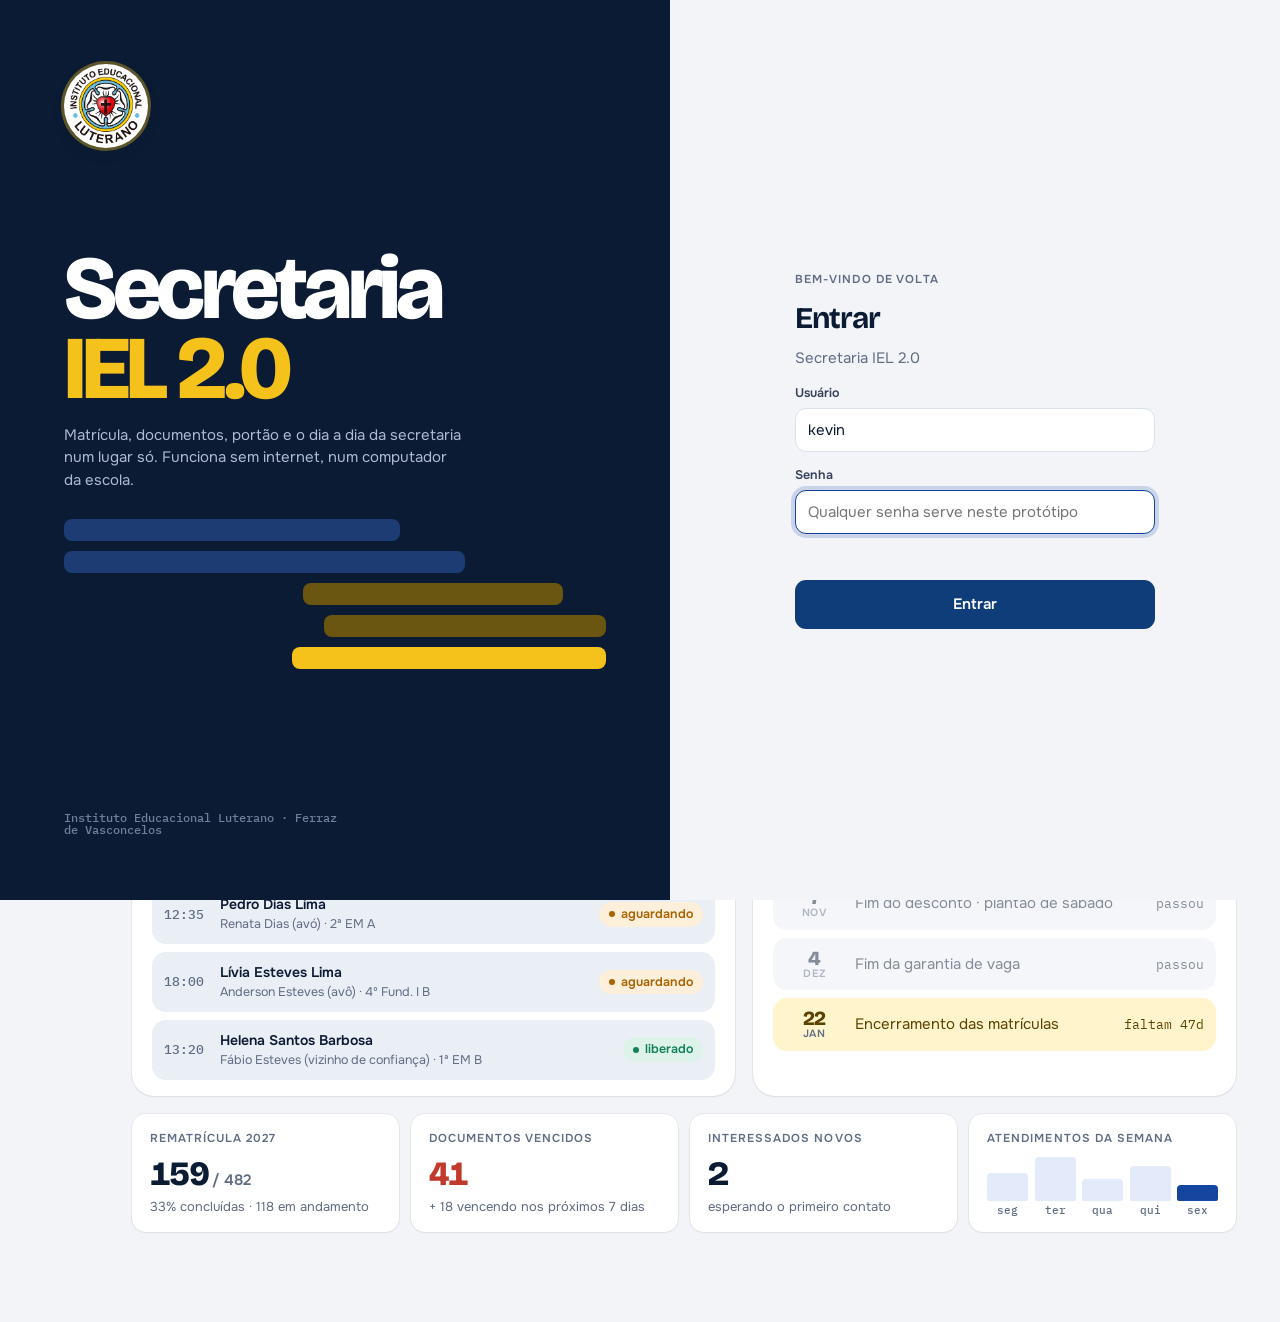
==== commit e83ad98a: "Visual novo no app de verdade (5.0.0 a 5.4.0) - 5.0: visual do protótipo 2.0 no app real (trilho com" ====
--- a/prototipo/index.html
+++ b/prototipo/index.html
@@ -80,9 +80,9 @@
 .app { display: grid; grid-template-columns: 88px minmax(0, 1fr); min-height: 100%; }
 .rail { position: sticky; top: env(safe-area-inset-top, 0px); height: 100vh; display: flex; flex-direction: column; align-items: center; gap: 6px;
   padding: 18px 0; border-right: 1px solid var(--line); background: var(--surface); z-index: 20; }
-.mark { width: 44px; height: 44px; border-radius: 14px; background: #0E3D7A; color: #fff; display: grid; place-items: center; margin-bottom: 16px;
-  font: 800 15px/1 var(--display); letter-spacing: -.04em; position: relative; }
-.mark::after { content: ""; position: absolute; right: 7px; top: 7px; width: 7px; height: 7px; border-radius: 50%; background: var(--sol); }
+.mark { width: 56px; height: 56px; border-radius: 50%; background: #fff; display: grid; place-items: center; margin-bottom: 14px;
+  box-shadow: 0 0 0 3px rgba(245, 194, 27, .35), 0 6px 16px -6px rgba(11, 27, 51, .35); }
+.mark img { width: 50px; height: 50px; border-radius: 50%; display: block; }
 .nav { display: flex; flex-direction: column; gap: 3px; flex: 1; }
 .nav a { width: 70px; padding: 9px 0 7px; border-radius: 14px; display: flex; flex-direction: column; align-items: center; gap: 4px; color: var(--muted); text-decoration: none;
   font-size: 11px; font-weight: 600; position: relative; transition: color 150ms ease, background-color 150ms ease, transform 160ms var(--ease-out); }
@@ -636,7 +636,7 @@
 
 <div class="app">
   <nav class="rail" aria-label="Menu">
-    <div class="mark" aria-label="Secretaria IEL">iel</div>
+    <div class="mark"><img src="../app/public/logo.png" alt="Instituto Educacional Luterano"></div>
     <div class="nav" id="nav"></div>
     <div class="rail-foot">
       <button class="icon-btn" id="themeBtn" aria-label="Alternar claro e escuro"></button>
@@ -676,7 +676,7 @@
 
 <div class="gate" id="gate" aria-hidden="true">
   <div class="gate-art">
-    <div class="mark" style="margin:0">iel</div>
+    <div class="mark" style="margin:0;width:84px;height:84px"><img src="../app/public/logo.png" alt="Instituto Educacional Luterano" style="width:76px;height:76px"></div>
     <div>
       <h1>Secretaria<br><em>IEL 2.0</em></h1>
       <p>Matrícula, documentos, portão e o dia a dia da secretaria num lugar só. Funciona sem internet, num computador da escola.</p>
@@ -767,7 +767,7 @@
   ];
   const TAREFAS = [
     { p: 'Toda a equipe', t: 'Conferir os avisos de saída do dia', d: 'Antes de liberar qualquer aluno', turno: 'todos', done: false },
-    { p: 'Toda a equipe', t: 'Registrar os atendimentos do dia', d: 'Balcão, telefone e WhatsApp', turno: 'todos', done: false },
+    { p: 'Toda a equipe', t: 'Registrar os atendimentos do dia', d: 'Secretaria, telefone e WhatsApp', turno: 'todos', done: false },
     { p: 'Kevin', t: 'Portão: entrada e saída dos alunos', d: 'Conferir quem pode buscar antes de liberar', turno: '13h', done: true },
     { p: 'Kevin', t: 'Lanche Card (tarde)', d: 'Recargas e cadastros da cantina', turno: '14h', done: true },
     { p: 'Kevin', t: 'Digitalização e prontuário', d: 'PDF Renamer e pasta do aluno', turno: '15h', done: false },
@@ -829,7 +829,7 @@
     { q: 'ontem 17:22', canal: 'email', quem: 'Daniela Honorato', assunto: 'Segunda via do boleto de outubro', cat: 'Financeiro', st: 'resolvido', por: 'Duda' },
     { q: 'ontem 13:05', canal: 'balcao', quem: 'Márcio Freitas', assunto: 'Declaração de vaga para a 1ª EM', cat: 'Documentos', st: 'resolvido', por: 'Kevin' },
   ];
-  const CANAL = { balcao: ['Balcão', 'balcao', 'p-azul'], telefone: ['Telefone', 'tel', 'p-sol'], whatsapp: ['WhatsApp', 'chat', 'p-ok'], email: ['E-mail', 'mail', 'p-roxo'] };
+  const CANAL = { balcao: ['Secretaria', 'balcao', 'p-azul'], telefone: ['Telefone', 'tel', 'p-sol'], whatsapp: ['WhatsApp', 'chat', 'p-ok'], email: ['E-mail', 'mail', 'p-roxo'] };
   const CAL = [
     ['Janeiro', [['Massa de boletos do ano: conferir e distribuir', 'Duda', 1]]],
     ['Fevereiro', [['Entrega dos boletos físicos por turma', 'Duda', 1], ['SED: fechamento das matrículas e turmas', 'Samara', 1], ['Conferir documentação dos alunos novos', 'Toda a equipe', 1]]],
@@ -1009,7 +1009,7 @@
     bolsas: ['Bolsas (CEBAS)', 'Processo das bolsas sociais, do requerimento à concessão. Dados sensíveis: só a administração vê.', ['Acompanhe a etapa de cada família.']],
     boletos: ['Entrega de boletos', 'Quem já recebeu o boleto físico, por turma.', ['Abra a turma e marque a entrega.']],
     portao: ['Portão · Saída', 'Quem pode buscar cada aluno e os avisos de hoje.', ['Confira o documento do adulto.', 'Segure o botão até encher para liberar.', 'Aviso só por telefone não vale.']],
-    atendimentos: ['Atendimentos', 'Tudo o que foi atendido no balcão, telefone, WhatsApp e e-mail.', ['Registre logo depois de atender.']],
+    atendimentos: ['Atendimentos', 'Tudo o que foi atendido na secretaria, por telefone, WhatsApp e e-mail.', ['Registre logo depois de atender.']],
     calendario: ['Calendário da secretaria', 'A rotina do ano, mês a mês. O mês atual fica destacado.', ['Marque o item quando estiver feito neste ano.']],
     relatorios: ['Relatórios', 'Os números do ano para levar à Samara e à Diretoria.', ['Os gráficos usam os mesmos dados das telas.']],
     mensagens: ['Modelos de mensagem', 'Textos prontos para o WhatsApp, com o nome do aluno e do responsável preenchidos sozinhos.', ['Clique numa variável para colocá-la no texto.']],
@@ -1537,7 +1537,7 @@
           <div class="stat"><div class="eyebrow">Vencimento</div><div class="v">dia 10</div><div class="d">massa de boletos em novembro</div></div></div>
         ${turmas.map((t) => { const as = ALUNOS.filter((a) => a.turma === t), ok = as.filter((a) => a.boleto).length;
           return `<details class="turma" ${abertas.has(t) ? 'open' : ''} data-t="${esc(t)}"><summary><b>${esc(t)}</b><div class="bar-h"><i style="width:${(ok / as.length) * 100}%;background:var(--ok);animation:none"></i></div><span class="mono muted">${ok}/${as.length}</span></summary>
-            <div class="inner">${as.map((a) => `<div class="brow"><span><b style="font-size:14px">${esc(a.nome)}</b><br><small>${a.boleto ? `recebido por ${esc(a.resp.split(' ')[0])} · balcão` : 'ainda não entregue'}</small></span>
+            <div class="inner">${as.map((a) => `<div class="brow"><span><b style="font-size:14px">${esc(a.nome)}</b><br><small>${a.boleto ? `recebido por ${esc(a.resp.split(' ')[0])} · secretaria` : 'ainda não entregue'}</small></span>
               <button class="toggle" data-b="${a.mat}" aria-pressed="${!!a.boleto}" aria-label="Boleto entregue para ${esc(a.nome)}"></button></div>`).join('')}</div></details>`; }).join('')}`;
     };
     const abertas = new Set([turmas[0]]);
@@ -1624,7 +1624,7 @@
   TELAS.relatorios = (v) => {
     const seg = [['Infantil', 62], ['Fund. I', 188], ['Fund. II', 171], ['Médio', 114]], tot = 535;
     const mes = [['jan', 48], ['fev', 96], ['mar', 71], ['abr', 55], ['mai', 60], ['jun', 38], ['jul', 22], ['ago', 64], ['set', 81]], mx = 100;
-    const canal = [['Balcão', 42, 'var(--azul)'], ['WhatsApp', 33, 'var(--ok)'], ['Telefone', 19, 'var(--sol)'], ['E-mail', 6, 'var(--roxo)']];
+    const canal = [['Secretaria', 42, 'var(--azul)'], ['WhatsApp', 33, 'var(--ok)'], ['Telefone', 19, 'var(--sol)'], ['E-mail', 6, 'var(--roxo)']];
     const docs = [['Escolaridade', 58], ['Comparecimento', 21], ['Pagamento', 17], ['Transferência', 14], ['Histórico', 11], ['Vaga', 9]];
     const W = 560, H = 200, x0 = 34, y0 = 170, px = (i) => x0 + (i * (W - x0 - 14)) / (mes.length - 1), py = (n) => y0 - (n / mx) * 150;
     const linha = mes.map(([, n], i) => `${i ? 'L' : 'M'}${px(i).toFixed(1)} ${py(n).toFixed(1)}`).join(' ');
